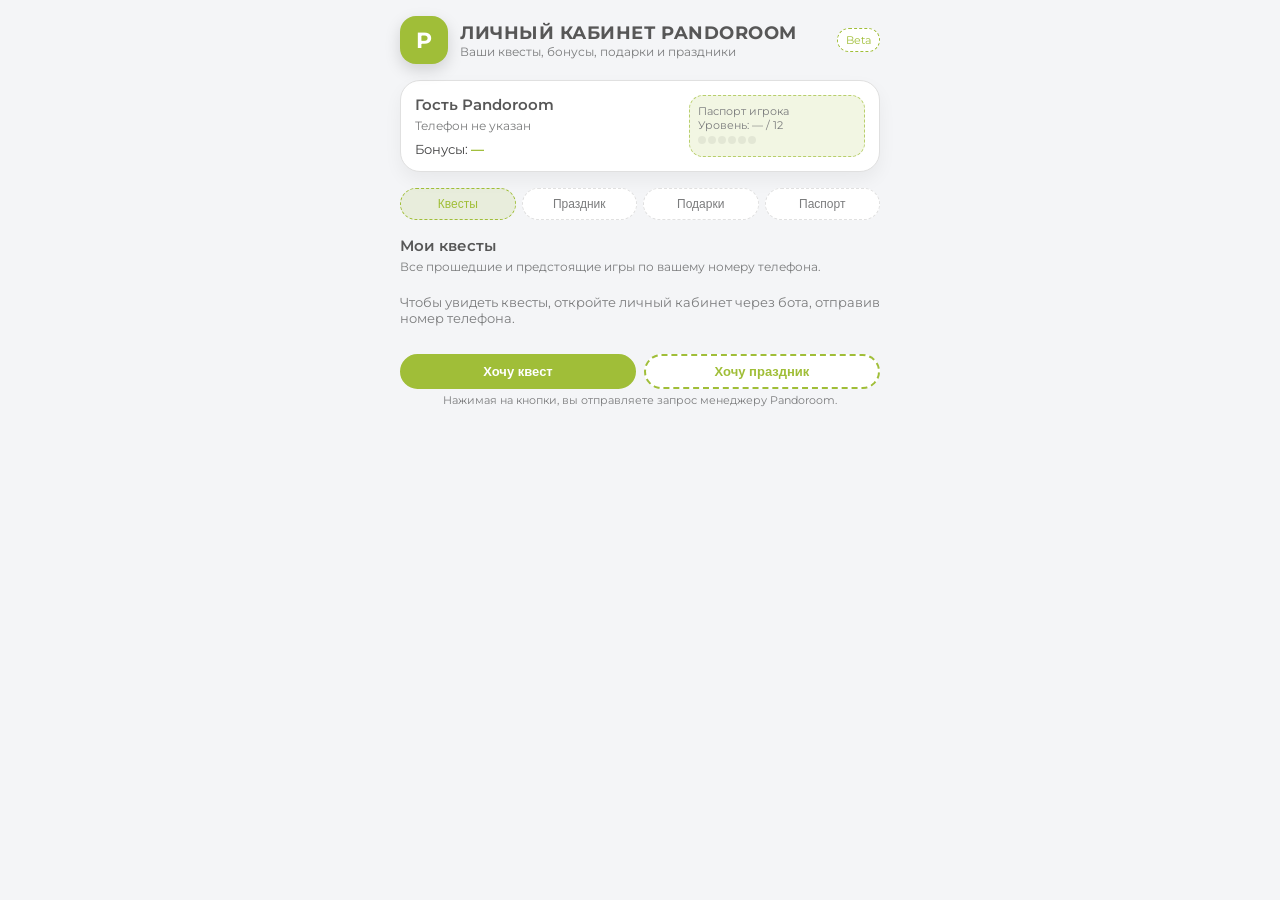
==== max_bot/index.html @ 83b0da69 "Add separate MAX bot copy in dedicated folder" ====
<!DOCTYPE html>
<html lang="ru">
<head>
  <meta charset="UTF-8">
  <title>Pandoroom — Личный кабинет</title>
  <meta name="viewport" content="width=device-width, initial-scale=1.0">
  <!-- Telegram WebApp JS -->
  <script src="https://telegram.org/js/telegram-web-app.js"></script>
  <style>
    /* Шрифт под фирменный стиль */
    @import url('https://fonts.googleapis.com/css2?family=Montserrat:wght@400;500;600;700&display=swap');

    :root {
      --bg: #f4f5f7;
      --bg-soft: #fbfbfa;
      --bg-card: #ffffff;
      --accent: #a0be38;
      --accent-soft: rgba(160, 190, 56, 0.14);
      --accent-strong: #a0be38;
      --text: #404041;
      --text-soft: #7b7c7d;
      --border: #e0e0e0;
      --danger: #ef4444;
      --success: #22c55e;
    }

    * {
      box-sizing: border-box;
      margin: 0;
      padding: 0;
    }
	
	#booking-master {
  position: relative;
}
/* Сетка для квестов — 2 карточки в ряд */
#bm-quests-list {
  display: grid;
  grid-template-columns: repeat(2, 1fr);
  gap: 8px;
}
/* Стили для табов меню (торты, шоу, еда и т.д.) */
.menu-tabs {
    display: flex;
    flex-wrap: wrap;
    gap: 10px;
    justify-content: flex-start;
    margin-bottom: 15px;
}
/* Контейнер табов */
.menu-tabs {
  display: flex;
  flex-wrap: wrap;      /* если не влезают по ширине — переносятся */
  gap: 8px;
  margin-bottom: 12px;
}

/* Сам таб (кнопка/див) */
.menu-tabs .tab {
  padding: 8px 14px;
  min-width: 90px;
  text-align: center;
  background: #f4f8e6;
  border: 2px dashed #a0be38;
  border-radius: 999px;
  font-size: 13px;
  font-weight: 600;
  color: #555;
  cursor: pointer;
  white-space: nowrap;      /* текст в одну строку */
  overflow: hidden;
  text-overflow: ellipsis;  /* если совсем не влазит — троеточие */
  transition: background 0.15s ease, color 0.15s ease, border-color 0.15s ease;
}

/* Активный таб */
.menu-tabs .tab.active {
  background: #a0be38;
  color: #fff;
  border-color: #88a82f;
}

/* Наведение */
.menu-tabs .tab:hover {
  background: #d8ecaa;
  border-color: #94bb32;
}

/* На очень маленьких экранах — табы покрупнее и шире */
@media (max-width: 480px) {
  .menu-tabs .tab {
    flex: 1 1 calc(50% - 8px);  /* по 2 таба в строке */
    min-width: 0;
    padding: 10px 8px;
    font-size: 12px;
  }
}

.menu-tabs .tab {
    padding: 10px 18px;
    min-width: 110px;
    text-align: center;
    background: #e7f6d5;
    border: 2px dashed #a1c63a;
    border-radius: 30px;
    font-size: 14px;
    font-weight: 600;
    cursor: pointer;
    white-space: nowrap;
    transition: 0.2s;
}
/* Общая сетка для карточек (квесты, меню, что угодно) */
.cards-2col {
  display: flex;
  flex-wrap: wrap;
  gap: 8px;              /* расстояние между карточками */
}

/* 2 карточки в ряд */
.cards-2col > .card {
  box-sizing: border-box;
  width: calc(50% - 4px);  /* половина строки с учётом gap */
}

/* На очень маленьких экранах — по одной карточке */
@media (max-width: 420px) {
  .cards-2col > .card {
    width: 100%;
  }
}

/* Активный таб */
.menu-tabs .tab.active {
    background: #a1c63a;
    color: #fff;
    border-color: #7da42a;
}

/* Hover */
.menu-tabs .tab:hover {
    background: #c7e899;
    border-color: #94bb32;
}

/* Мобильный вид */
@media (max-width: 600px) {
    .menu-tabs .tab {
        min-width: 45%;
        padding: 12px;
        font-size: 15px;
    }
}

.quest-card-image img {
  width: 100%;
  border-radius: 8px;
  object-fit: cover;
}
.menu-card {
  border-radius: 12px;
  box-shadow: 0 2px 6px rgba(0,0,0,0.06);
}

.menu-card-img-wrap {
  background: #f5f5f5;
}

.menu-card-img {
  display: block;
}

.booking-master-close {
  position: absolute;
  top: 8px;
  right: 8px;
  border: none;
  background: transparent;
  font-size: 18px;
  line-height: 1;
  cursor: pointer;
  color: var(--text-soft);
}

.booking-master-close:active {
  transform: scale(0.92);
}

    body {
      font-family: 'Montserrat', system-ui, -apple-system, BlinkMacSystemFont, "Segoe UI", sans-serif;
      background: var(--bg);
      color: var(--text);
      padding: 16px;
    }

    .app {
      max-width: 480px;
      margin: 0 auto;
    }

    .app-header {
      display: flex;
      align-items: center;
      gap: 12px;
      margin-bottom: 16px;
    }
    .bk-highlight {
      box-shadow: 0 0 0 2px var(--accent);
      transition: box-shadow 0.3s ease;
    }

    .avatar {
      width: 48px;
      height: 48px;
      border-radius: 16px;
      background: var(--accent);
      display: flex;
      align-items: center;
      justify-content: center;
      font-weight: 700;
      font-size: 22px;
      color: #ffffff;
      box-shadow: 0 6px 16px rgba(0,0,0,0.15);
    }

    .app-title-block {
      flex: 1;
    }

    .app-title {
      font-size: 18px;
      font-weight: 700;
      text-transform: uppercase;
      letter-spacing: 0.03em;
      color: #575757;
    }

    .app-subtitle {
      font-size: 12px;
      color: var(--text-soft);
    }

    .pill {
      font-size: 11px;
      padding: 4px 8px;
      border-radius: 999px;
      background: #ffffff;
      border: 1px dashed var(--accent);
      color: var(--accent-strong);
      white-space: nowrap;
    }

    .top-widget {
      background: #ffffff;
      border-radius: 20px;
      padding: 14px;
      border: 1px solid var(--border);
      margin-bottom: 16px;
      display: grid;
      grid-template-columns: 1.5fr 1fr;
      gap: 10px;
      box-shadow: 0 8px 18px rgba(0,0,0,0.05);
    }

    .user-info-main {
      display: flex;
      flex-direction: column;
      gap: 4px;
    }

    .user-name {
      font-size: 15px;
      font-weight: 600;
      color: #575757;
    }

    .user-phone {
      font-size: 12px;
      color: var(--text-soft);
    }

    .user-bonus {
      font-size: 13px;
      margin-top: 4px;
    }

    .user-bonus strong {
      color: var(--accent-strong);
    }

    .passport-mini {
      border-radius: 14px;
      padding: 8px;
      background: var(--accent-soft);
      border: 1px dashed rgba(160,190,56,0.7);
      font-size: 11px;
    }

    .passport-steps-mini {
      display: flex;
      gap: 2px;
      margin-top: 4px;
    }

    .passport-dot {
      width: 8px;
      height: 8px;
      border-radius: 999px;
      background: rgba(0,0,0,0.06);
    }

    .passport-dot.active {
      background: var(--accent);
      box-shadow: 0 0 0 3px rgba(160,190,56,0.35);
    }

    .tabs {
      display: flex;
      gap: 6px;
      margin-bottom: 12px;
      overflow-x: auto;
      padding-bottom: 4px;
    }

    .tab-btn {
      flex: 1;
      min-width: 0;
      border-radius: 999px;
      padding: 8px 10px;
      font-size: 12px;
      border: 1px dashed var(--border);
      background: #ffffff;
      color: var(--text-soft);
      white-space: nowrap;
      cursor: pointer;
      font-weight: 500;
    }

    .tab-btn.active {
      border-color: var(--accent);
      background: var(--accent-soft);
      color: var(--accent-strong);
    }

    section {
      display: none;
    }
    section.active {
      display: block;
    }

    .section-title {
      font-size: 15px;
      font-weight: 600;
      margin-bottom: 4px;
      color: #575757;
    }

    .section-subtitle {
      font-size: 12px;
      color: var(--text-soft);
      margin-bottom: 12px;
    }

    .card {
      border-radius: 16px;
      background: var(--bg-card);
      border: 1px solid var(--border);
      padding: 12px;
      margin-bottom: 12px;
      box-shadow: 0 6px 16px rgba(0,0,0,0.03);
    }

    .card-header {
      display: flex;
      justify-content: space-between;
      align-items: center;
      margin-bottom: 6px;
      gap: 8px;
    }

    .card-title {
      font-size: 14px;
      font-weight: 600;
      color: #575757;
    }

    .card-badge {
      font-size: 11px;
      padding: 3px 8px;
      border-radius: 999px;
      background: var(--bg-soft);
      border: 1px solid var(--border);
      color: var(--text-soft);
      white-space: nowrap;
    }

    .card-text {
      font-size: 13px;
      color: var(--text-soft);
      margin-bottom: 6px;
    }

    .card-row {
      display: flex;
      flex-wrap: wrap;
      gap: 8px;
      font-size: 12px;
      color: var(--text-soft);
      margin-bottom: 4px;
    }

    .card-pill {
      padding: 3px 8px;
      border-radius: 999px;
      background: var(--bg-soft);
      border: 1px solid var(--border);
    }

    .card-actions {
      display: flex;
      justify-content: flex-end;
      margin-top: 6px;
      gap: 6px;
      flex-wrap: wrap;
    }
.btn {
  border-radius: 999px;
  padding: 8px 12px;
  font-size: 13px;
  border: 2px solid var(--accent);
  background: #ffffff;
  color: var(--accent-strong);
  cursor: pointer;
  display: inline-flex;
  align-items: center;
  gap: 4px;
  font-weight: 600;
  justify-content: center; /* 👉 центрируем текст в кнопке */
}


    .btn-primary {
      background: var(--accent-strong);
      color: #ffffff;
      border-color: var(--accent-strong);
    }

    .btn-outline {
      border-style: dashed;
    }

    .btn-full {
      width: 100%;
      justify-content: center;
    }

    .btn-danger {
      background: var(--danger);
      color: white;
      border-color: var(--danger);
    }

    .quests-group-title {
      font-size: 13px;
      font-weight: 600;
      margin: 8px 0 4px;
      color: var(--text-soft);
    }

    .quest-card-image {
      border-radius: 12px;
      overflow: hidden;
      margin-bottom: 8px;
      max-height: 160px;
    }

    .quest-card-image img {
      width: 100%;
      display: block;
      object-fit: cover;
    }

    .passport-grid {
      display: grid;
      grid-template-columns: repeat(6, minmax(0, 1fr));
      gap: 6px;
      margin-top: 8px;
    }

    .passport-step {
      border-radius: 12px;
      padding: 6px 4px;
      border: 1px dashed rgba(160,190,56,0.7);
      background: #ffffff;
      text-align: center;
      font-size: 11px;
      color: var(--text-soft);
    }

    .passport-step span {
      display: block;
      font-size: 10px;
      margin-top: 2px;
      opacity: 0.8;
    }

    .passport-step.active {
      border-style: solid;
      border-color: var(--accent);
      background: var(--accent-soft);
      color: var(--accent-strong);
      box-shadow: 0 0 0 1px rgba(160,190,56,0.4);
    }

    .gift-list {
      display: flex;
      flex-direction: column;
      gap: 10px;
    }

    .gift-card {
      display: flex;
      gap: 10px;
    }

    .gift-img {
      width: 64px;
      height: 64px;
      border-radius: 14px;
      overflow: hidden;
      flex-shrink: 0;
      background: #f3f3f3;
      border: 1px solid var(--border);
    }

    .gift-img img {
      width: 100%;
      height: 100%;
      object-fit: cover;
      display: block;
    }

    .gift-body {
      flex: 1;
      display: flex;
      flex-direction: column;
      gap: 3px;
    }

    .gift-title {
      font-size: 13px;
      font-weight: 600;
      color: #575757;
    }

    .gift-desc {
      font-size: 12px;
      color: var(--text-soft);
    }

    .gift-meta {
      font-size: 11px;
      color: var(--accent-strong);
    }

    .empty {
      font-size: 13px;
      color: var(--text-soft);
      padding: 8px 0;
    }

    .footer-actions {
      position: sticky;
      bottom: 0;
      left: 0;
      right: 0;
      padding-top: 12px;
      margin-top: 8px;
      background: linear-gradient(to top, rgba(244,245,247,1), rgba(244,245,247,0.4), transparent);
    }

    .footer-actions-inner {
      display: flex;
      gap: 8px;
    }

    .footer-actions-inner .btn {
      flex: 1;
    }

    .muted {
      font-size: 11px;
      color: var(--text-soft);
      margin-top: 4px;
      text-align: center;
    }

    .badge-danger {
      color: var(--danger);
    }

    .badge-success {
      color: var(--success);
    }

    .small {
      font-size: 11px;
      color: var(--text-soft);
    }

    @media (max-width: 360px) {
      .top-widget {
        grid-template-columns: 1fr;
      }
    }

    /* ==== Модалка бронирования мероприятия в мини-аппе ==== */
    .event-modal {
      position: fixed;
      inset: 0;
      z-index: 1000;
      display: none;
      align-items: flex-end;
      justify-content: center;
    }
    .event-modal.open {
      display: flex;
    }
    .event-modal-backdrop {
      position: absolute;
      inset: 0;
      background: rgba(0,0,0,0.35);
    }
    .event-modal-window {
      position: relative;
      width: 100%;
      max-width: 480px;
      max-height: 100%;
      background: var(--bg);
      border-radius: 24px 24px 0 0;
      padding: 16px;
      box-shadow: 0 -8px 24px rgba(0,0,0,0.22);
      overflow-y: auto;
    }
    .event-modal-header {
      display: flex;
      align-items: center;
      justify-content: space-between;
      gap: 8px;
      margin-bottom: 8px;
    }
    .event-modal-title {
      font-size: 16px;
      font-weight: 600;
      color: #575757;
    }
    .event-modal-close {
      border: none;
      background: transparent;
      font-size: 18px;
      cursor: pointer;
      padding: 4px;
      line-height: 1;
    }
    .event-modal-body {
      display: flex;
      flex-direction: column;
      gap: 10px;
    }
    .event-field-group {
      display: flex;
      flex-direction: column;
      gap: 6px;
      margin-bottom: 6px;
    }
    .event-field-label {
      font-size: 12px;
      color: var(--text-soft);
    }
    .event-input,
    .event-select,
    .event-textarea {
      width: 100%;
      border-radius: 10px;
      border: 1px solid var(--border);
      padding: 7px 9px;
      font-size: 13px;
      font-family: inherit;
      background: #fff;
    }
    .event-textarea {
      min-height: 60px;
      resize: vertical;
    }
    .event-inline {
      display: flex;
      gap: 8px;
    }
    .event-inline > * {
      flex: 1;
    }
    .event-modal-actions {
      display: flex;
      flex-direction: column;
      gap: 6px;
      margin-top: 4px;
    }
    .event-badge-row {
      display: flex;
      flex-wrap: wrap;
      gap: 6px;
      margin-top: 2px;
    }
    .event-toggle-pill {
      border-radius: 999px;
      padding: 5px 10px;
      border: 1px solid var(--border);
      background: #fff;
      font-size: 12px;
      cursor: pointer;
    }
    .event-toggle-pill.active {
      border-color: var(--accent);
      background: var(--accent-soft);
      color: var(--accent-strong);
    }
    #event-status {
      min-height: 14px;
    }
    .booking-input {
      width: 100%;
      margin-top: 3px;
      padding: 6px 8px;
      border-radius: 8px;
      border: 1px solid var(--border);
      font-size: 13px;
    }

    .booking-input.error {
      border-color: var(--danger);
    }

    .booking-step-tab {
      flex: 0 0 auto;
      min-width: auto;
    }

    .bk-card-selectable {
      border: 1px solid var(--border);
      border-radius: 12px;
      padding: 8px;
      margin-bottom: 6px;
      cursor: pointer;
    }

    .bk-card-selectable.active {
      border-color: var(--accent);
      background: var(--accent-soft);
    }

  </style>

</head>
<body>
<div class="app">
  <header class="app-header">
    <div class="avatar" id="avatar-initials">P</div>
    <div class="app-title-block">
      <div class="app-title">Личный кабинет Pandoroom</div>
      <div class="app-subtitle">Ваши квесты, бонусы, подарки и праздники</div>
    </div>
    <div class="pill">Beta</div>
  </header>

  <div class="top-widget">
    <div class="user-info-main">
      <div class="user-name" id="user-name">Гость Pandoroom</div>
      <div class="user-phone" id="user-phone">Телефон не указан</div>
      <div class="user-bonus" id="user-bonus">Бонусы: <strong>—</strong></div>
    </div>
    <div class="passport-mini">
      <div class="small">Паспорт игрока</div>
      <div class="small" id="passport-mini-label">Уровень: — / 12</div>
      <div class="passport-steps-mini" id="passport-mini-steps"></div>
    </div>
  </div>

  <!-- БЛОК СТАТИСТИКИ УБРАН -->

  <div class="tabs">
    <button class="tab-btn active" data-tab="quests">Квесты</button>
    <button class="tab-btn" data-tab="party">Праздник</button>
    <button class="tab-btn" data-tab="gifts">Подарки</button>
    <button class="tab-btn" data-tab="passport">Паспорт</button>
  </div>

  <!-- КВЕСТЫ -->
  <section id="tab-quests" class="active">
    <div class="section-title">Мои квесты</div>
    <div class="section-subtitle">Все прошедшие и предстоящие игры по вашему номеру телефона.</div>
    <div id="quests-container">
      <div class="empty">Загружаем квесты…</div>
    </div>
  </section>

  <!-- ПРАЗДНИК -->
  <section id="tab-party">
    <div class="section-title">Праздник</div>
    <!-- ОБНОВЛЁН ПОДЗАГОЛОВОК -->
    <div class="section-subtitle">
      Здесь отображается ближайший День Рождения или мероприятие в Pandoroom.
      Вы можете посмотреть детали, внести предоплату, скачать меню и получить пригласительный для гостей.
    </div>
    <div id="party-container">
      <div class="empty">Загружаем данные о празднике…</div>
    </div>
  </section>

  <!-- ПОДАРКИ -->
  <section id="tab-gifts">
    <div class="section-title">Мои подарки</div>
    <div class="section-subtitle">Ваши подарки, флаеры и специальные предложения.</div>
    <div id="gifts-container">
      <div class="empty">Загружаем подарки…</div>
    </div>
  </section>

  <!-- ПАСПОРТ -->
  <section id="tab-passport">
    <div class="section-title">Паспорт игрока</div>
    <div class="section-subtitle">Каждый квест приближает к новым подаркам. Следите за прогрессом.</div>
    <div class="card">
      <div class="card-header">
        <div class="card-title">Пройдено квестов: <span id="passport-quests-done">—</span></div>
        <div class="card-badge">Уровень: <span id="passport-level">—</span> / 12</div>
      </div>
      <div class="card-text" id="passport-next-gift">
        Информация о следующем подарке появится после обновления данных.
      </div>
      <div class="passport-grid" id="passport-grid"></div>
    </div>
  </section>

  <div class="footer-actions">
   <div class="footer-actions-inner">
  <button class="btn btn-primary" id="btn-want-quest">Хочу квест</button>
  <button class="btn btn-outline" id="btn-add-event">Хочу праздник</button>
</div>

    <div class="muted">Нажимая на кнопки, вы отправляете запрос менеджеру Pandoroom.</div>
  </div>

  <!-- МОДАЛЬНОЕ ОКНО: БРОНИРОВАНИЕ МЕРОПРИЯТИЯ -->
  <div id="event-modal" class="event-modal">
    <div class="event-modal-backdrop"></div>
    <div class="event-modal-window">
      <div class="event-modal-header">
        <div class="event-modal-title">Онлайн бронирование праздника</div>
        <button type="button" class="event-modal-close">✕</button>
      </div>
      <div class="event-modal-body">
        <div class="section-subtitle">
          Заполните параметры праздника. Заявка уйдёт менеджеру Pandoroom, он свяжется с вами для подтверждения.
        </div>

        <div class="card">
          <!-- БЛОК 1: Именинник и дата -->
          <div class="event-field-group event-inline">
            <div>
              <div class="event-field-label">Имя именинника</div>
              <input id="ev-child-name" type="text" class="event-input" placeholder="Например, Артём">
            </div>
            <div>
              <div class="event-field-label">Возраст</div>
              <input id="ev-child-age" type="number" class="event-input" placeholder="7">
            </div>
          </div>

          <div class="event-field-group event-inline">
            <div>
              <div class="event-field-label">Дата праздника</div>
              <input id="ev-date" type="date" class="event-input">
            </div>
            <div>
              <div class="event-field-label">Время начала</div>
              <input id="ev-time" type="time" class="event-input">
            </div>
          </div>

          <div class="event-field-group event-inline">
            <div>
              <div class="event-field-label">Детей</div>
              <input id="ev-kids" type="number" class="event-input" placeholder="Кол-во детей">
            </div>
            <div>
              <div class="event-field-label">Взрослых</div>
              <input id="ev-adults" type="number" class="event-input" placeholder="Кол-во взрослых">
            </div>
          </div>

          <!-- БЛОК 2: Формат и зал -->
          <div class="event-field-group">
            <div class="event-field-label">Формат праздника</div>
            <div class="event-badge-row" id="ev-format-group">
              <button type="button" class="event-toggle-pill active" data-value="quest_plus_party">Квест + праздник</button>
              <button type="button" class="event-toggle-pill" data-value="only_party">Только праздник (без квеста)</button>
              <button type="button" class="event-toggle-pill" data-value="only_quest">Только квест</button>
            </div>
          </div>

      

          <!-- БЛОК 3: Торт / шоу / украшения -->
          <div class="event-field-group">
            <div class="event-field-label">Торт</div>
            <div class="event-badge-row" id="ev-cake-group">
              <button type="button" class="event-toggle-pill active" data-value="need">Нужен торт от Pandoroom</button>
              <button type="button" class="event-toggle-pill" data-value="own">Будет свой торт</button>
              <button type="button" class="event-toggle-pill" data-value="no">Без торта</button>
            </div>
          </div>

          <div class="event-field-group">
            <div class="event-field-label">Шоу-программа</div>
            <div class="event-badge-row" id="ev-show-group">
              <button type="button" class="event-toggle-pill active" data-value="need">Нужна шоу-программа</button>
              <button type="button" class="event-toggle-pill" data-value="no">Шоу-программа не нужна</button>
            </div>
          </div>

          <div class="event-field-group">
            <div class="event-field-label">Украшение зала</div>
            <div class="event-badge-row" id="ev-decor-group">
              <button type="button" class="event-toggle-pill active" data-value="need">Нужны украшения</button>
              <button type="button" class="event-toggle-pill" data-value="own">Будут свои украшения</button>
              <button type="button" class="event-toggle-pill" data-value="no">Без украшений</button>
            </div>
          </div>

          <!-- БЛОК 4: Комментарий -->
          <div class="event-field-group">
            <div class="event-field-label">Пожелания к празднику</div>
            <textarea id="ev-comment" class="event-textarea" placeholder="Например: тематика праздника, любимые герои, особенности гостей..."></textarea>
          </div>
        </div>

        <div class="event-modal-actions">
          <button type="button" class="btn btn-primary btn-full" id="event-submit">Отправить заявку</button>
          <button type="button" class="btn btn-outline btn-full" id="event-cancel">Отменить</button>
        </div>
        <div class="muted" id="event-status"></div>
      </div>
    </div>
  </div>

 <div id="booking-master" class="card" style="display:none; margin-top: 12px;">
<button type="button" class="booking-master-close" id="booking-master-close">✕</button>
    <div class="section-title">Новый праздник</div>
    <div class="section-subtitle">
      Шаг за шагом выберите дату, стол, квест и меню для праздника и украшения.
    </div>

    <!-- ШАГ 1: базовая информация -->
    <div id="bm-step-1">
      <div style="display:flex; flex-wrap:wrap; gap:8px; margin-bottom:8px;">
        <div style="flex:1 1 48%;">
          <label class="small">Имя именинника</label>
          <input id="bm-name" type="text" class="booking-input" placeholder="Иван" style="width:100%;padding:6px 8px;border-radius:8px;border:1px solid #ddd;font-size:13px;">
        </div>
        <div style="flex:1 1 48%;">
          <label class="small">Возраст</label>
          <input id="bm-age" type="number" min="1" class="booking-input" placeholder="10" style="width:100%;padding:6px 8px;border-radius:8px;border:1px solid #ddd;font-size:13px;">
        </div>
        <div style="flex:1 1 48%;">
          <label class="small">Дата</label>
          <input id="bm-date" type="date" class="booking-input" style="width:100%;padding:6px 8px;border-radius:8px;border:1px solid #ddd;font-size:13px;">
        </div>
        <div style="flex:1 1 48%;">
          <label class="small">Время начала</label>
          <input id="bm-time" type="time" class="booking-input" style="width:100%;padding:6px 8px;border-radius:8px;border:1px solid #ddd;font-size:13px;">
        </div>
        <div style="flex:1 1 48%;">
          <label class="small">Дети</label>
          <input id="bm-kids" type="number" min="0" class="booking-input" placeholder="8" style="width:100%;padding:6px 8px;border-radius:8px;border:1px solid #ddd;font-size:13px;">
        </div>
        <div style="flex:1 1 48%;">
          <label class="small">Взрослые</label>
          <input id="bm-adults" type="number" min="0" class="booking-input" placeholder="4" style="width:100%;padding:6px 8px;border-radius:8px;border:1px solid #ddd;font-size:13px;">
        </div>
      </div>

   

      <button type="button" class="btn btn-primary btn-full" id="bm-next-to-tables">
        Далее: выбрать стол
      </button>
    </div>

    <!-- ШАГ 2: столы -->
    <div id="bm-step-2" style="display:none; margin-top:12px;">
      <div class="section-title">Шаг 2. Выбор стола</div>
      <div class="section-subtitle" id="bm-tables-message">Загружаем доступные столы…</div>
      <div id="bm-tables-list" style="margin-top:8px; display:grid; grid-template-columns:repeat(2,minmax(0,1fr)); gap:8px;"></div>
      <button type="button" class="btn btn-outline btn-full" id="bm-back-to-1" style="margin-top:8px;">Назад</button>
      <button type="button" class="btn btn-primary btn-full" id="bm-next-to-quest" style="margin-top:6px;" >
        Далее: выбрать квест
      </button>
    </div>

    <!-- ШАГ 3: квест -->
    <div id="bm-step-3" class="cards-2col" style="display:none; margin-top:12px;">
      <div class="section-title">Шаг 3. Квест</div>
      <div class="section-subtitle">Выберите свободное время квеста в указанный день.</div>
      <div id="bm-quests-message" class="section-subtitle">Загружаем свободные слоты…</div>
      <div id="bm-quests-list" style="margin-top:8px; display:flex; flex-direction:column; gap:8px;"></div>
      <button type="button" class="btn btn-outline btn-full" id="bm-back-to-2" style="margin-top:8px;">Назад</button>
      <button type="button" class="btn btn-primary btn-full" id="bm-next-to-menu" style="margin-top:6px;" >
        Далее: торт, шоу, украшения
      </button>
    </div>

  <!-- ШАГ 4: меню из iiko -->
<div id="bm-step-4"  class="cards-2col" style="display:none; margin-top:12px;">
  <div class="section-title">Шаг 4. Меню и опции</div>
  <div class="section-subtitle">
    Выберите торт, шоу-программу, украшения и блюда для вашего праздника.
  </div>

 <div class="menu-tabs">
  <div class="tab active" data-type="torts">Торт</div>
  <div class="tab" data-type="show">Шоу</div>
  <div class="tab" data-type="decor">Украшения</div>
  <div class="tab" data-type="salads">Салат</div>
  <div class="tab" data-type="hot">Горячее</div>
  <div class="tab" data-type="garnish">Гарниры</div>
  <div class="tab" data-type="fries">Фри</div>
  <div class="tab" data-type="pizza">Пицца</div>
  <div class="tab" data-type="sweets">Сладкое</div>
  <div class="tab" data-type="drinks">Напитки</div>
</div>


  <div id="bm-menu-lists">
    <div id="bm-menu-torts"   class="bm-menu-pane" style="display:block;"></div>
    <div id="bm-menu-show"    class="bm-menu-pane" style="display:none;"></div>
    <div id="bm-menu-decor"   class="bm-menu-pane" style="display:none;"></div>
    <div id="bm-menu-snacks"  class="bm-menu-pane" style="display:none;"></div>
    <div id="bm-menu-salads"  class="bm-menu-pane" style="display:none;"></div>
    <div id="bm-menu-hot"     class="bm-menu-pane" style="display:none;"></div>
    <div id="bm-menu-garnish" class="bm-menu-pane" style="display:none;"></div>
    <div id="bm-menu-fries"   class="bm-menu-pane" style="display:none;"></div>
    <div id="bm-menu-pizza"   class="bm-menu-pane" style="display:none;"></div>
    <div id="bm-menu-sweets"  class="bm-menu-pane" style="display:none;"></div>
    <div id="bm-menu-drinks"  class="bm-menu-pane" style="display:none;"></div>
  </div>

  <button type="button" class="btn btn-outline btn-full" id="bm-back-to-3" style="margin-top:8px;">Назад</button>
  <button type="button" class="btn btn-primary btn-full" id="bm-finish" style="margin-top:6px;">
    Завершить: отправить заявку
  </button>
</div>


    <!-- Итоговая мини-корзина -->
    <div id="bm-summary" style="margin-top:12px; border-top:1px solid #eee; padding-top:8px;">
      <div class="section-title">Итого</div>
      <div id="bm-summary-list" class="small" style="margin-top:4px;"></div>
      <div class="small" style="margin-top:4px;">
        Сумма: <strong><span id="bm-summary-total">0</span> ₽</strong> (с учётом сервисного сбора будет добавлено на сервере)
      </div>
    </div>
  </div>
</div>

<script>
  // =============== УТИЛИТЫ ===============  
  function qs(selector) { return document.querySelector(selector); }
  function qsa(selector) { return Array.from(document.querySelectorAll(selector)); }

  // Глобальное состояние для дашборда (можно оставить, но видимую карточку мы убрали)
  const overviewState = {
    bonus: null,
    questsDone: null,
    upcoming: null,
    past: null,
    gifts: null,
    level: null,
  };

  function updateOverview(patch) {
    Object.assign(overviewState, patch || {});

    const card = qs('#overview-card');
    const row  = qs('#overview-row');
    if (!card || !row) return;

    row.innerHTML = '';
    let hasAny = false;

    function addPill(text) {
      const div = document.createElement('div');
      div.className = 'card-pill';
      div.textContent = text;
      row.appendChild(div);
      hasAny = true;
    }

    const st = overviewState;

    if (st.bonus !== null)      addPill('Бонусы: ' + st.bonus + ' ₽');
    if (st.questsDone !== null) addPill('Пройдено квестов: ' + st.questsDone);
    if (st.upcoming !== null)   addPill('Предстоящих квестов: ' + st.upcoming);
    if (st.past !== null)       addPill('Прошедших квестов: ' + st.past);
    if (st.gifts !== null)      addPill('Активных подарков: ' + st.gifts);
    if (st.level !== null)      addPill('Уровень паспорта: ' + st.level);

    card.style.display = hasAny ? 'block' : 'none';
  }

  function getQueryParams() {
    const params = new URLSearchParams(window.location.search);
    const obj = {};
    for (const [key, value] of params.entries()) {
      obj[key] = value;
    }
    return obj;
  }
// Парсер даты в формате "03.12.2025 22:00" (дд.мм.гггг чч:мм)
function parseRuDatetime(str) {
  if (!str) return null;
  if (str instanceof Date) return str;

  const raw = String(str).trim();
  if (!raw) return null;

  const [datePart, timePart = ''] = raw.split(' ');
  const dateBits = datePart.split('.');
  if (dateBits.length !== 3) return null;

  const [dayStr, monthStr, yearStr] = dateBits;
  const [hourStr = '0', minuteStr = '0'] = timePart.split(':');

  const day = Number(dayStr);
  const month = Number(monthStr);
  const year = Number(yearStr);
  const hour = Number(hourStr);
  const minute = Number(minuteStr);

  if (!day || !month || !year) return null;

  const d = new Date(year, month - 1, day, hour, minute);
  if (isNaN(d.getTime())) return null;

  return d;
}

// Нормальный сплит квестов по времени, учитывая наш RU-формат
function splitQuestsByTime(quests) {
  const now = Date.now();
  const upcoming = [];
  const past = [];

  quests.forEach(q => {
    let ts = null;
    let dt = null;

    const keys = ['time', 'datetime', 'book_time', 'start'];
    for (const k of keys) {
      if (!q[k]) continue;
      const val = String(q[k]);
      // Сначала пробуем наш формат дд.мм.гггг
      dt = parseRuDatetime(val);
      // Если не получилось — пробуем стандартный парсер на всякий случай
      if (!dt) {
        const tmp = new Date(val);
        if (!isNaN(tmp.getTime())) dt = tmp;
      }
      if (dt) {
        ts = dt.getTime();
        break;
      }
    }

    // если вообще не смогли распарсить — считаем будущим, чтобы не прятать
    if (ts === null) {
      upcoming.push(q);
    } else if (ts >= now) {
      q._ts = ts;
      q._dateObj = dt;
      upcoming.push(q);
    } else {
      q._ts = ts;
      q._dateObj = dt;
      past.push(q);
    }
  });

  upcoming.sort((a, b) => (a._ts || 0) - (b._ts || 0));
  past.sort((a, b) => (b._ts || 0) - (a._ts || 0));

  return { upcoming, past };
}

// Форматирование даты: на вход можно строку ИЛИ Date
function formatDateTime(input) {
  if (!input) return '';

  let d = null;

  if (input instanceof Date) {
    d = input;
  } else {
    // сначала пробуем наш формат
    d = parseRuDatetime(input);
    // если не получилось — fallback к стандартному парсеру
    if (!d) {
      const tmp = new Date(input);
      if (!isNaN(tmp.getTime())) d = tmp;
    }
  }

  if (!d || isNaN(d.getTime())) {
    // если вообще не распарсилось — возвращаем как есть
    return String(input);
  }

  const dd = String(d.getDate()).padStart(2, '0');
  const mm = String(d.getMonth() + 1).padStart(2, '0');
  const yyyy = d.getFullYear();
  const hh = String(d.getHours()).padStart(2, '0');
  const mi = String(d.getMinutes()).padStart(2, '0');

  return `${dd}.${mm}.${yyyy} ${hh}:${mi}`;
}


  // =============== TELEGRAM INIT ===============  
  const tg = window.Telegram ? window.Telegram.WebApp : null;
  if (tg) {
    tg.expand();
  }

  // ====== МОДАЛКА (если захочешь использовать) ======  
  function openEventModal() {
    const modal = qs('#event-modal');
    if (!modal) return;
    modal.classList.add('open');
    const status = qs('#event-status');
    if (status) status.textContent = '';
  }

  function closeEventModal() {
    const modal = qs('#event-modal');
    if (!modal) return;
    modal.classList.remove('open');
  }

  function initEventToggleGroup(groupEl) {
    if (!groupEl) return;
    groupEl.addEventListener('click', (e) => {
      const btn = e.target.closest('.event-toggle-pill');
      if (!btn) return;
      groupEl.querySelectorAll('.event-toggle-pill').forEach(b => b.classList.remove('active'));
      btn.classList.add('active');
    });
  }

  function getActiveToggleValue(groupId, fallback) {
    const group = qs(groupId);
    if (!group) return fallback || null;
    const active = group.querySelector('.event-toggle-pill.active');
    return active ? active.getAttribute('data-value') : (fallback || null);
  }

  // =============== МИНИ-ПАСПОРТ СВЕРХУ ===============  
  function renderMiniPassport(level) {
    const lvl = Number(level) || 0;
    qs('#passport-mini-label').textContent = `Уровень: ${lvl || '—'} / 12`;

    const container = qs('#passport-mini-steps');
    container.innerHTML = '';
    for (let i = 1; i <= 6; i++) {
      const dot = document.createElement('div');
      dot.className = 'passport-dot' + (lvl >= i * 2 ? ' active' : '');
      container.appendChild(dot);
    }
  }

  // =============== ПАСПОРТ В РАЗДЕЛЕ ===============  
  function renderPassport(level, questsDone, nextLevel, nextGiftName) {
    const lvl = Number(level) || 0;
    const done = Number(questsDone) || lvl;

    qs('#passport-level').textContent = lvl || '—';
    qs('#passport-quests-done').textContent = done || '—';

    const nextTextEl = qs('#passport-next-gift');
    if (nextLevel) {
      let txt = `До следующего подарка — уровень ${nextLevel}.`;
      if (nextGiftName) {
        txt += ` Подарок: «${nextGiftName}».`;
      }
      nextTextEl.textContent = txt;
    } else {
      nextTextEl.textContent = 'Вы на максимальном уровне программы или данные ещё обновляются.';
    }

    const grid = qs('#passport-grid');
    grid.innerHTML = '';
    for (let i = 1; i <= 12; i++) {
      const div = document.createElement('div');
      div.className = 'passport-step' + (lvl >= i ? ' active' : '');
      div.innerHTML = `#${i}<span>${i === 3 || i === 6 || i === 9 || i === 12 ? '🎁 подарок' : 'квест'}</span>`;
      grid.appendChild(div);
    }
  }

  // =============== ПОДАРКИ ===============  
  function renderGifts(gifts) {
    const container = qs('#gifts-container');
    container.innerHTML = '';

    if (!gifts || gifts.length === 0) {
      container.innerHTML = '<div class="empty">У вас пока нет активных подарков. Но вы уже на пути к ним! 🎁</div>';
      return;
    }

    const list = document.createElement('div');
    list.className = 'gift-list';

    gifts.forEach(g => {
      const card = document.createElement('div');
      card.className = 'gift-card';

      const imgWrap = document.createElement('div');
      imgWrap.className = 'gift-img';
      if (g.image) {
        const img = document.createElement('img');
        img.src = g.image;
        img.alt = g.title || 'Подарок';
        imgWrap.appendChild(img);
      }

      const body = document.createElement('div');
      body.className = 'gift-body';

      const title = document.createElement('div');
      title.className = 'gift-title';
      title.textContent = g.title || 'Подарок';

      const desc = document.createElement('div');
      desc.className = 'gift-desc';
      desc.textContent = g.description || '';

      const meta = document.createElement('div');
      meta.className = 'gift-meta';
      if (g.expires) {
        meta.textContent = `⏰ Действует до: ${g.expires}`;
      }

      body.appendChild(title);
      if (g.description) body.appendChild(desc);
      if (g.expires) body.appendChild(meta);

      card.appendChild(imgWrap);
      card.appendChild(body);
      list.appendChild(card);
    });

    container.appendChild(list);
  }
function createQuestCard(q, upcoming) {
  // Если лог уже не нужен — можно удалить совсем
  // console.log("QUEST DEBUG:", {
  //   title: q.title,
  //   timeStr: q.time || q.datetime || q.book_time || q.start,
  //   ts: q._ts,
  //   upcoming: upcoming,
  //   foto: q.foto,
  //   image: q.image
  // });

  const card = document.createElement('div');
  card.className = 'card';

  const imgUrl   = q.image || '';
  const fotoLink = (q.foto || '').trim(); // ссылка на готовую галерею (если есть)
  const timeStr  = q.time || q.datetime || q.book_time || q.start || '';
  const title    = q.title || 'Квест';
  const address  = q.address || '';
  const price    = q.price ? q.price + ' ₽' : '';
  const duration = q.duration || '';
  const animator = q.animator || '';

  // возможные id брони/квеста (подставь свои поля, если называются иначе)
  const bookingId = q.booking_id || q.order_id || q.id || null;

  // Картинка квеста (превью)
  if (imgUrl) {
    const imgBlock = document.createElement('div');
    imgBlock.className = 'quest-card-image';
    const img = document.createElement('img');
    img.src = imgUrl;
    img.alt = title;
    imgBlock.appendChild(img);
    card.appendChild(imgBlock);
  }

  // Заголовок
  const header = document.createElement('div');
  header.className = 'card-header';
  const titleEl = document.createElement('div');
  titleEl.className = 'card-title';
  titleEl.textContent = title;
  const badge = document.createElement('div');
  badge.className = 'card-badge';
  badge.textContent = upcoming ? 'Скоро' : 'Уже сыграли';
  header.appendChild(titleEl);
  header.appendChild(badge);
  card.appendChild(header);

  // Дата / адрес
  if (timeStr || address) {
    const row = document.createElement('div');
    row.className = 'card-row';
    if (timeStr) {
      const pill = document.createElement('div');
      pill.className = 'card-pill';
      pill.textContent = '📅 ' + formatDateTime(timeStr);
      row.appendChild(pill);
    }
    if (address) {
      const pill = document.createElement('div');
      pill.className = 'card-pill';
      pill.textContent = '📍 ' + address;
      row.appendChild(pill);
    }
    card.appendChild(row);
  }

  // Цена / длительность / аниматор
  if (price || duration || animator) {
    const row2 = document.createElement('div');
    row2.className = 'card-row';
    if (price) {
      const pill = document.createElement('div');
      pill.className = 'card-pill';
      pill.textContent = '💰 ' + price;
      row2.appendChild(pill);
    }
    if (duration) {
      const pill = document.createElement('div');
      pill.className = 'card-pill';
      pill.textContent = '⏱ ' + duration;
      row2.appendChild(pill);
    }
    if (animator) {
      const pill = document.createElement('div');
      pill.className = 'card-pill';
      pill.textContent = '🧑‍🎤 ' + animator;
      row2.appendChild(pill);
    }
    card.appendChild(row2);
  }

  // ===== БЛОК КНОПОК =====
  const actions = document.createElement('div');
  actions.className = 'card-actions';

  // 1. Если есть готовая ссылка на фото — показываем кнопку "Посмотреть фото"
  if (fotoLink) {
    const btnFoto = document.createElement('button');
    btnFoto.className = 'btn btn-outline';
    btnFoto.type = 'button';
    btnFoto.textContent = '📸 Посмотреть фото';
    btnFoto.addEventListener('click', () => {
      window.open(fotoLink, '_blank');
    });
    actions.appendChild(btnFoto);
  }

  // 2. Если НЕТ ссылки на готовые фото И квест уже прошёл — показываем "Запросить фото"
  if (!fotoLink && !upcoming) {
    const btnRequest = document.createElement('button');
    btnRequest.className = 'btn btn-outline';
    btnRequest.type = 'button';
    btnRequest.textContent = '📩 Запросить фото';

    btnRequest.addEventListener('click', () => {
      const payload = {
        action: 'request_photos',
        timestamp: Date.now(),
        quest_title: title,
        quest_time: timeStr || null,
        quest_address: address || null,
        phone: window.__pandoroomPhone || null,
        booking_id: bookingId,
      };

      // Деактивируем кнопку, чтобы не спамили запросами
      btnRequest.disabled = true;
      btnRequest.textContent = '✅ Запрос отправлен';

      if (window.Telegram && window.Telegram.WebApp && window.Telegram.WebApp.sendData) {
        try {
          window.Telegram.WebApp.sendData(JSON.stringify(payload));
        } catch (e) {
          console.error('sendData error', e);
          // В случае ошибки можно вернуть кнопку в исходное состояние
          btnRequest.disabled = false;
          btnRequest.textContent = '📩 Запросить фото';
          alert('Не удалось отправить запрос. Попробуйте ещё раз.');
        }
      } else {
        console.warn('Telegram WebApp API недоступен, payload:', payload);
        alert('Запрос на фото отправлен менеджеру.');
      }
    });

    actions.appendChild(btnRequest);
  }

  // Добавляем блок с кнопками, только если там что-то есть
  if (actions.childElementCount > 0) {
    card.appendChild(actions);
  }

  return card;
}
// Рендер всех квестов с разделением на предстоящие / прошедшие
function renderQuests(quests) {
  const container = qs('#quests-container');
  container.innerHTML = '';

  if (!Array.isArray(quests) || quests.length === 0) {
    container.innerHTML = '<div class="empty">Квесты по вашему номеру пока не найдены.</div>';
    return;
  }

  const { upcoming, past } = splitQuestsByTime(quests);

  // Если вообще ничего не смогли распарсить
  if (!upcoming.length && !past.length) {
    container.innerHTML = '<div class="empty">Квесты по вашему номеру пока не найдены.</div>';
    return;
  }

  // Предстоящие
  if (upcoming.length) {
    const title = document.createElement('div');
    title.className = 'quests-group-title';
    title.textContent = 'Предстоящие квесты';
    container.appendChild(title);

    upcoming.forEach(q => {
      const card = createQuestCard(q, true);
      container.appendChild(card);
    });
  }

  // Прошедшие
  if (past.length) {
    const title = document.createElement('div');
    title.className = 'quests-group-title';
    title.textContent = 'Прошедшие квесты';
    container.appendChild(title);

    // Можно ограничить, например, 10 последними
    past.slice(0, 10).forEach(q => {
      const card = createQuestCard(q, false);
      container.appendChild(card);
    });
  }
}


  // =============== ПРАЗДНИК ===============  
  function renderPartyFromParams(params) {
    const container = qs('#party-container');

    const date   = params.event_date;
    const from   = params.event_from;
    const to     = params.event_to;
    const hall   = params.event_hall;
    const guests = params.event_guests;
    const name   = params.event_name;
    const age    = params.event_age;

    if (!date && !from && !hall) {
      container.innerHTML = '<div class="empty">У вас пока нет забронированных праздников.</div>';
      return false;
    }

    const card = document.createElement('div');
    card.className = 'card';

    const header = document.createElement('div');
    header.className = 'card-header';
    header.innerHTML = '<div class="card-title">Ближайший праздник</div><div class="card-badge">🎉 День рождения</div>';
    card.appendChild(header);

    const row = document.createElement('div');
    row.className = 'card-row';

    if (date) {
      const pill = document.createElement('div');
      pill.className = 'card-pill';
      pill.textContent = '📅 ' + date;
      row.appendChild(pill);
    }
    if (from || to) {
      const pill = document.createElement('div');
      pill.className = 'card-pill';
      pill.textContent = '⏰ ' + (from || '') + (to ? '–' + to : '');
      row.appendChild(pill);
    }
    if (hall) {
      const pill = document.createElement('div');
      pill.className = 'card-pill';
      pill.textContent = '📍 ' + hall;
      row.appendChild(pill);
    }

    card.appendChild(row);

    if (guests || name || age) {
      const row2 = document.createElement('div');
      row2.className = 'card-row';

      if (guests) {
        const pill = document.createElement('div');
        pill.className = 'card-pill';
        pill.textContent = '👨‍👩‍👧‍👦 Гостей: ' + guests;
        row2.appendChild(pill);
      }
      if (name) {
        const pill = document.createElement('div');
        pill.className = 'card-pill';
        pill.textContent = '🎂 Именинник: ' + name + (age ? ` (${age} лет)` : '');
        row2.appendChild(pill);
      }

      card.appendChild(row2);
    }

    // ДОПОЛНИТЕЛЬНАЯ ИНФОРМАЦИЯ О ПРАЗДНИКЕ
    const info = document.createElement('div');
    info.className = 'card-text';
    info.textContent = 'За несколько дней до праздника менеджер напомнит вам о брони. ' +
      'Уже сейчас вы можете внести предоплату, посмотреть праздничное меню и получить красивый пригласительный для гостей.';
    card.appendChild(info);

    // КНОПКИ: ПРЕДОПЛАТА, МЕНЮ, ПРИГЛАСИТЕЛЬ
    const actions = document.createElement('div');
    actions.className = 'card-actions';

    // Внести предоплату
    const btnPrepay = document.createElement('button');
    btnPrepay.className = 'btn btn-primary';
    btnPrepay.type = 'button';
    btnPrepay.textContent = 'Внести предоплату';
    btnPrepay.addEventListener('click', () => {
      if (tg) {
	  console.log('SENDING SENDDATA', {
  action: 'prepay',
  source: 'party_card',
  event_date: date || null,
  event_from: from || null,
  event_to: to || null,
  event_hall: hall || null,
  phone: window.__pandoroomPhone || null,
  timestamp: Date.now()
});
	  
        tg.sendData(JSON.stringify({
          action: 'prepay',
          source: 'party_card',
          event_date: date || null,
          event_from: from || null,
          event_to: to || null,
          event_hall: hall || null,
          phone: window.__pandoroomPhone || null,
          timestamp: Date.now()
        }));
        tg.showAlert('Мы передали запрос на предоплату менеджеру. Ссылку на оплату вы получите в Telegram ❤️');
      } else {
        alert('Запрос на предоплату отправлен менеджеру.');
      }
    });

    // Скачать меню
    const btnMenu = document.createElement('button');
    btnMenu.className = 'btn btn-outline';
    btnMenu.type = 'button';
    btnMenu.textContent = 'Скачать меню';
    btnMenu.addEventListener('click', () => {
      // ЗДЕСЬ МОЖНО ПОМЕНЯТЬ ССЫЛКУ НА СВОЙ PDF/СТРАНИЦУ МЕНЮ
      window.open('https://pandoroom.org/prazdpand.pdf', '_blank');
    });

    // Пригласительный
    const btnInvite = document.createElement('button');
    btnInvite.className = 'btn btn-outline';
    btnInvite.type = 'button';
    btnInvite.textContent = 'Пригласительный';
    btnInvite.addEventListener('click', () => {
      if (tg) {
        tg.sendData(JSON.stringify({
          action: 'invite_request',
          source: 'party_card',
          event_date: date || null,
          event_from: from || null,
          event_hall: hall || null,
          name: name || null,
          age: age || null,
          phone: window.__pandoroomPhone || null,
          timestamp: Date.now()
        }));
        tg.showAlert('Запрос на пригласительный отправлен. Менеджер подготовит и вышлет его вам 👑');
      } else {
        alert('Запрос на пригласительный отправлен менеджеру.');
      }
    });

    actions.appendChild(btnPrepay);
    actions.appendChild(btnMenu);
    actions.appendChild(btnInvite);
    card.appendChild(actions);

    container.innerHTML = '';
    container.appendChild(card);
    return true;
  }

  // =============== ЗАГРУЗКА ВСЕГО (бонусы/квесты/праздник) ===============  
  async function loadAll(phone, params) {
    window.__pandoroomPhone = phone || '';

    const userName = params.name || '';
	window.__pandoroomUserName = userName;

    if (userName) {
      qs('#user-name').textContent = userName;
      qs('#avatar-initials').textContent = userName.trim()[0]?.toUpperCase() || 'P';
    } else {
      qs('#avatar-initials').textContent = 'P';
    }

    if (phone) {
      qs('#user-phone').textContent = '+' + phone;
    } else {
      qs('#user-phone').textContent = 'Телефон не указан';
    }

    // 1) Паспорт + подарки + бонусы
    if (phone) {
      try {
        const res = await fetch('https://pandoroom.tech/telegramm/gifts_proxy.php?phone=' + encodeURIComponent(phone));
        const data = await res.json();

        const bonus = data.bonus ?? null;
        const level = data.passport_level ?? 0;
        const questsDone = data.quests_done ?? level;
        const nextLevel = data.next_level_quests ?? null;
        const nextGiftName = data.next_gift_name ?? null;
        const gifts = data.gifts ?? [];

        if (bonus !== null) {
          qs('#user-bonus').innerHTML = 'Бонусы: <strong>' + bonus + ' ₽</strong>';
        } else {
          qs('#user-bonus').innerHTML = 'Бонусы: <strong>—</strong>';
        }

        renderMiniPassport(level);
        renderPassport(level, questsDone, nextLevel, nextGiftName);
        renderGifts(gifts);
        updateOverview({
          bonus: bonus,
          questsDone: questsDone,
          gifts: gifts.length,
          level: level,
        });

      } catch (e) {
        qs('#user-bonus').innerHTML = 'Бонусы: <strong>—</strong>';
        renderMiniPassport(0);
        qs('#gifts-container').innerHTML = '<div class="empty">Не удалось загрузить подарки.</div>';
      }
    } else {
      renderMiniPassport(0);
      qs('#gifts-container').innerHTML = 'Чтобы увидеть подарки, откройте личный кабинет через бота, отправив номер телефона.';
    }

    // 2) Квесты
    if (phone) {
      try {
        const res = await fetch('https://pandoroom.tech/telegramm/quests_proxy.php?phone=' + encodeURIComponent(phone));
        const data = await res.json();
        if (Array.isArray(data)) {
          renderQuests(data);

          const parts = splitQuestsByTime(data);
          updateOverview({
            upcoming: parts.upcoming.length,
            past: parts.past.length,
          });
        } else if (data && data.error) {
          qs('#quests-container').innerHTML = '<div class="empty">Ошибка: ' + data.error + '</div>';
        } else {
          qs('#quests-container').innerHTML = '<div class="empty">Квесты по вашему номеру пока не найдены.</div>';
        }
      } catch (e) {
        qs('#quests-container').innerHTML = '<div class="empty">Не удалось загрузить квесты.</div>';
      }
    } else {
      qs('#quests-container').innerHTML = '<div class="empty">Чтобы увидеть квесты, откройте личный кабинет через бота, отправив номер телефона.</div>';
    }

    // 3) Праздник
    try {
      const renderedFromParams = renderPartyFromParams(params);

      if (!renderedFromParams && phone) {
        const res = await fetch('https://pandoroom.tech/telegramm/party_proxy.php?phone=' + encodeURIComponent(phone));
        const data = await res.json();

        if (!data || !data.datas) {
          qs('#party-container').innerHTML = '<div class="empty">Праздников по вашему номеру пока не найдено.</div>';
        } else {
          renderPartyFromParams({
            event_date: data.datas,
            event_from: data.start,
            event_to:   data.stop,
            event_hall: ((data.zal || '') + ' ' + (data.stol || '')).trim(),
            event_guests: data.kol,
            event_name: data.imen,
            event_age: data.vozr
          });
        }
      }
    } catch (e) {
      qs('#party-container').innerHTML = '<div class="empty">Не удалось загрузить данные о празднике.</div>';
    }
  }

  // =============== ВКЛАДКИ ===============  
  function initTabs() {
    const tabs = qsa('.tab-btn');
    tabs.forEach(btn => {
      btn.addEventListener('click', () => {
        const target = btn.getAttribute('data-tab');
        tabs.forEach(b => b.classList.toggle('active', b === btn));
        qsa('section').forEach(sec => {
          sec.classList.toggle('active', sec.id === 'tab-' + target);
        });


      });
    });
  }

  // ======== ОТКРЫТЬ МАСТЕР БРОНИРОВАНИЯ ========  
function openBookingWizard() {
  const btnParty = document.querySelector('.tab-btn[data-tab="party"]');
  if (btnParty) {
    btnParty.click();
  }

  const master = document.getElementById('booking-master');
  if (master) {
    master.style.display = 'block'; // 👉 показать мастер
    master.scrollIntoView({ behavior: 'smooth', block: 'start' });
    master.classList.add('bk-highlight');
    setTimeout(() => {
      master.classList.remove('bk-highlight');
    }, 1200);
  }


}


  // =============== КНОПКИ ДЕЙСТВИЙ + МОДАЛКА ===============  
  function initActions() {
    const btnQuest = qs('#btn-want-quest');
    const btnEvent = qs('#btn-add-event');

if (btnQuest) {
  btnQuest.addEventListener('click', () => {
    const phoneRaw = window.__pandoroomPhone || '';
    const phone = phoneRaw.replace(/\D/g, '');
    const name  = window.__pandoroomUserName || '';

    if (tg) {
      tg.sendData(JSON.stringify({
        action: 'want_quest',
        source: 'lk_button',
        phone: phone || null,
        name: name || null,
        timestamp: Date.now()
      }));
    }

    alert('Запрос на квест отправлен менеджеру!');
  });
}


    if (btnEvent) {
      btnEvent.addEventListener('click', () => {
        // Открываем мастер бронирования
        openBookingWizard();

    
      });
    }

    // Модалка (если вдруг решишь ею пользоваться)
    const modalClose  = qs('#event-modal .event-modal-close');
    const modalCancel = qs('#event-cancel');
    const modalBackdrop = qs('#event-modal .event-modal-backdrop');

    [modalClose, modalCancel, modalBackdrop].forEach(el => {
      if (el) {
        el.addEventListener('click', () => {
          closeEventModal();
        });
      }
    });

    initEventToggleGroup(qs('#ev-format-group'));
    initEventToggleGroup(qs('#ev-hall-group'));
    initEventToggleGroup(qs('#ev-cake-group'));
    initEventToggleGroup(qs('#ev-show-group'));
    initEventToggleGroup(qs('#ev-decor-group'));

    const submitBtn = qs('#event-submit');
    if (submitBtn) {
      submitBtn.addEventListener('click', () => {
        const childName = qs('#ev-child-name')?.value.trim() || '';
        const childAge  = qs('#ev-child-age')?.value.trim() || '';
        const date      = qs('#ev-date')?.value || '';
        const time      = qs('#ev-time')?.value || '';
        const kids      = qs('#ev-kids')?.value.trim() || '';
        const adults    = qs('#ev-adults')?.value.trim() || '';
        const comment   = qs('#ev-comment')?.value.trim() || '';

        const format    = getActiveToggleValue('#ev-format-group', 'quest_plus_party');
        const hall      = getActiveToggleValue('#ev-hall-group', 'kids');
        const cake      = getActiveToggleValue('#ev-cake-group', 'need');
        const show      = getActiveToggleValue('#ev-show-group', 'need');
        const decor     = getActiveToggleValue('#ev-decor-group', 'need');

        const statusEl  = qs('#event-status');

        if (!date || !time || !kids) {
          if (statusEl) {
            statusEl.textContent = 'Пожалуйста, заполните дату, время и количество детей.';
          }
          return;
        }

        const payload = {
          phone: window.__pandoroomPhone || null,
          child_name: childName,
          child_age: childAge,
          event_date: date,
          event_time: time,
          kids: kids,
          adults: adults,
          format: format,
          hall: hall,
          cake: cake,
          show: show,
          decor: decor,
          comment: comment,
        };

        if (tg) {
          tg.sendData(JSON.stringify({
            action: 'create_event_booking',
            timestamp: Date.now(),
            data: payload
          }));
        }

        if (statusEl) {
          statusEl.textContent = 'Заявка отправлена! Менеджер свяжется с вами.';
        }

        setTimeout(() => {
          closeEventModal();
        }, 1200);
      });
    }
  }

  // ==================== BOOKING MASTER ====================  
  const API_BOT_URL = 'https://pandoroom.tech/telegramm/bot.php';

  const bookingState = {
  name: '',
  age: null,
  date: '',
  time: '',
  kids: 0,
  adults: 0,
  hall: null,
  table: null,
  quests: [],     
  menuItems: []
};


  function bookingRecalcTotal() {
  let sum = 0;

  if (Array.isArray(bookingState.quests)) {
    bookingState.quests.forEach(q => {
      if (q.price) {
        sum += Number(q.price) || 0;
      }
    });
  }

  bookingState.menuItems.forEach(item => {
    sum += (Number(item.price) || 0) * (Number(item.qty) || 0);
  });

  const totalEl = qs('#bm-summary-total');
  if (totalEl) totalEl.textContent = sum;
}


  function bookingRenderSummary() {
    const el = qs('#bm-summary-list');
    if (!el) return;

    const parts = [];

    if (bookingState.date || bookingState.time) {
      parts.push(`📅 ${bookingState.date || ''} ${bookingState.time || ''}`.trim());
    }
    if (bookingState.name || bookingState.age) {
      parts.push(`🎂 ${bookingState.name || 'Именинник'}${bookingState.age ? ' ('+bookingState.age+' лет)' : ''}`);
    }
    const guests = (Number(bookingState.kids)||0) + (Number(bookingState.adults)||0);
    if (guests) {
      parts.push(`👨‍👩‍👧‍👦 Гостей: ${guests} (дети: ${bookingState.kids || 0}, взрослые: ${bookingState.adults || 0})`);
    }
    if (bookingState.table) {
  let hallTitle = '';
  if (bookingState.table.zal === 1) hallTitle = 'Kids';
  else if (bookingState.table.zal === 2) hallTitle = 'Lounge';
  else if (bookingState.table.zal === 3) hallTitle = 'Cafe';

  if (hallTitle) {
    parts.push(`📍 Зал: ${hallTitle}`);
  }

  parts.push(`🪑 Стол: ${bookingState.table.label || bookingState.table.name || bookingState.table.id}`);
}

   
  if (bookingState.quests && bookingState.quests.length) {
  const questLines = bookingState.quests.map(q =>
    `${q.title || 'Квест'} в ${q.time || ''}`
  );
  parts.push('🧩 Квесты:<br>' + questLines.join('<br>'));
}


   const menuTexts = bookingState.menuItems
  .filter(i => i.qty > 0)
  .map(i => {
    let emoji = '🎈';
    if (i.type === 'tort')      emoji = '🍰';
    else if (i.type === 'show') emoji = '🎭';
    else if (i.type === 'drink') emoji = '🥤';
    else if (i.type === 'food')  emoji = '🍽️';
    return `${emoji} ${i.name} × ${i.qty}`;
  });


    if (menuTexts.length) parts.push(menuTexts.join(' • '));

    el.innerHTML = parts.length ? parts.join('<br>') : '<span class="small">Вы ещё ничего не выбрали.</span>';

    bookingRecalcTotal();
  }

  function bookingShowStep(step) {
    ['bm-step-1','bm-step-2','bm-step-3','bm-step-4'].forEach((id, index) => {
      const el = qs('#'+id);
      if (!el) return;
      el.style.display = (index === (step-1)) ? 'block' : 'none';
    });
  }

function bookingInitStep1() {
  const nextBtn = qs('#bm-next-to-tables');
  if (!nextBtn) return;

  nextBtn.addEventListener('click', async () => {
    bookingState.name   = qs('#bm-name').value.trim();
    bookingState.age    = qs('#bm-age').value.trim();
    bookingState.date   = qs('#bm-date').value;
    bookingState.time   = qs('#bm-time').value;
    bookingState.kids   = Number(qs('#bm-kids').value || 0);
    bookingState.adults = Number(qs('#bm-adults').value || 0);

    let ok = true;
    ['bm-date','bm-time','bm-age','bm-kids','bm-adults'].forEach(id => {
      const input = qs('#'+id);
      if (!input) return;
      input.style.borderColor = '#ddd';
    });

    function markError(id) {
      const input = qs('#'+id);
      if (input) input.style.borderColor = 'red';
      ok = false;
    }

    if (!bookingState.date) markError('bm-date');
    if (!bookingState.time) markError('bm-time');
    if (!bookingState.age)  markError('bm-age');
    if (!bookingState.kids && !bookingState.adults) {
      markError('bm-kids');
      markError('bm-adults');
    }

    if (!ok) {
      alert('Заполните дату, время, возраст и количество гостей.');
      return;
    }

    bookingRenderSummary();
    bookingShowStep(2);
    await bookingLoadTables();
  });
}


  async function bookingLoadTables() {
  const msgEl = qs('#bm-tables-message');
  const listEl = qs('#bm-tables-list');
  const btnNext = qs('#bm-next-to-quest');
  if (!msgEl || !listEl || !btnNext) return;

  msgEl.textContent = 'Загружаем доступные столы…';
  listEl.innerHTML = '';
  //btnNext.disabled = true;
  bookingState.table = null;

  const guests = (bookingState.kids || 0) + (bookingState.adults || 0);

  try {
    const url = `${API_BOT_URL}?action=stols`
      + `&date=${encodeURIComponent(bookingState.date)}`
      + `&time=${encodeURIComponent(bookingState.time)}`
      + `&people=${encodeURIComponent(guests)}`
      + `&age=${encodeURIComponent(bookingState.age || '')}`;

    const res = await fetch(url);
    if (!res.ok) throw new Error('HTTP ' + res.status);

    const data = await res.json();
    const rawStols     = data.stols      || [];
    const nextTime     = data.next_time  || null;
    const rawNextStols = data.next_stols || [];

    // возраст именинника
    const ageNum = Number(bookingState.age) || 0;
    const isOlder = ageNum >= 9;

    // если 9+ → только Lounge и Cafe (zal = 2 или 3)
    // если <9 → все
    const stols = rawStols.filter(s => {
      if (!isOlder) return true;
      return s.zal === 2 || s.zal === 3;
    });

    const nextStols = rawNextStols.filter(s => {
      if (!isOlder) return true;
      return s.zal === 2 || s.zal === 3;
    });

 function renderStols(arr, labelPrefix) {
  console.log('STOLS RAW ARRAY:', arr); // 👈 разовый лог всего массива

  arr.forEach(s => {
    console.log('STOL ITEM:', s); // 👈 видно конкретно, что приходит в s.zal

    const div = document.createElement('div');
    div.className = 'card';
    div.style.padding = '8px';

    const title = document.createElement('div');
    title.className = 'card-title';

    // аккуратный маппинг зала
    let hallName;
    const zalVal = typeof s.zal === 'string' ? s.zal.trim().toLowerCase() : s.zal;

    if (zalVal === 1 || zalVal === '1') {
      hallName = 'Kids';
    } else if (zalVal === 2 || zalVal === '2') {
      hallName = 'Lounge';
    } else if (zalVal === 3 || zalVal === '3') {
      hallName = 'Cafe';
    } else {
      // если приходит что-то другое — покажем как есть, чтобы заметить
      hallName = String(s.zal ?? '???');
    }

    const label = `${labelPrefix} Зал ${hallName}, стол ${s.stol}`;
    title.textContent = label;

    const meta = document.createElement('div');
    meta.className = 'small';
    meta.style.margin = '4px 0';
    meta.textContent = s.atrib ? s.atrib.replace(/<[^>]+>/g, '') : '';

    const btn = document.createElement('button');
    btn.type = 'button';
    btn.className = 'btn btn-outline btn-full';
    btn.textContent = 'Выбрать';
    btn.addEventListener('click', () => {
      bookingState.table = {
        id: s.id,
        zal: s.zal,
        stol: s.stol,
        vm: s.vm,
        label
      };
      Array.from(listEl.children).forEach(child => {
        const b = child.querySelector('button');
        if (b) {
          b.textContent = 'Выбрать';
          b.classList.remove('btn-primary');
          b.classList.add('btn-outline');
        }
      });
      btn.textContent = 'Выбрано';
      btn.classList.remove('btn-outline');
      btn.classList.add('btn-primary');
      btnNext.disabled = false;
      bookingRenderSummary();
    });

    div.appendChild(title);
    if (s.atrib) div.appendChild(meta);
    div.appendChild(btn);
    listEl.appendChild(div);
  });
}


    listEl.innerHTML = '';

    if (stols.length) {
      msgEl.textContent = data.message || 'Выберите стол:';
      renderStols(stols, '');
    } else if (nextStols.length && nextTime) {
      msgEl.textContent = (data.message || 'На это время столов нет.') + ` Ближайшее свободное время: ${nextTime}`;
      renderStols(nextStols, `(${nextTime})`);
    } else {
      msgEl.textContent = data.message || 'Свободных столов не найдено. Попробуйте выбрать другую дату/время.';
    }

  } catch (e) {
    console.error(e);
    msgEl.textContent = 'Ошибка загрузки столов. Попробуйте позже.';
  }
}


  async function bookingLoadQuestSlots() {
  const msgEl = qs('#bm-quests-message');
  const listEl = qs('#bm-quests-list');
  const btnNext = qs('#bm-next-to-menu');
  if (!msgEl || !listEl || !btnNext) return;

  msgEl.textContent = 'Загружаем свободные слоты…';
  listEl.innerHTML = '';

  // ⭐ сбрасываем выбор квестов
  bookingState.quests = [];
  //btnNext.disabled = true;

  const guests = (bookingState.kids || 0) + (bookingState.adults || 0);

  try {
    const url = `${API_BOT_URL}?action=quest_slots`
      + `&date=${encodeURIComponent(bookingState.date)}`
      + `&time=${encodeURIComponent(bookingState.time || '')}`
      + `&age=${encodeURIComponent(bookingState.age || '')}`
      + `&people=${encodeURIComponent(guests)}`;

    const res = await fetch(url);
    if (!res.ok) throw new Error('HTTP '+res.status);
    const slots = await res.json();

    if (!Array.isArray(slots) || !slots.length) {
      msgEl.textContent = 'Свободных квестов на выбранное время не найдено.';
      return;
    }

    msgEl.textContent = 'Выберите один или несколько квестов:';

    slots.forEach(s => {
      const div = document.createElement('div');
      div.className = 'card';
      div.style.padding = '8px';

      // 🖼 картинка квеста, если есть
      if (s.image) {
        const imgWrap = document.createElement('div');
        imgWrap.className = 'quest-card-image';
        const img = document.createElement('img');
        img.src = s.image;
        img.alt = s.title || 'Квест';
        imgWrap.appendChild(img);
        div.appendChild(imgWrap);
      }

      const title = document.createElement('div');
      title.className = 'card-title';
      title.textContent = s.title || 'Квест';

      const row = document.createElement('div');
      row.className = 'card-row';

      if (s.time) {
        const p = document.createElement('div');
        p.className = 'card-pill';
        p.textContent = '🕒 ' + s.time;
        row.appendChild(p);
      }
      if (s.price) {
        const p = document.createElement('div');
        p.className = 'card-pill';
        p.textContent = '💰 ' + s.price + ' ₽';
        row.appendChild(p);
      }
      if (s.duration) {
        const p = document.createElement('div');
        p.className = 'card-pill';
        p.textContent = '⏱ ' + s.duration;
        row.appendChild(p);
      }
      if (s.address) {
        const p = document.createElement('div');
        p.className = 'card-pill';
        p.textContent = '📍 ' + s.address;
        row.appendChild(p);
      }
      if (s.age_limit) {
        const p = document.createElement('div');
        p.className = 'card-pill';
        p.textContent = '👶 ' + s.age_limit;
        row.appendChild(p);
      }

      const btn = document.createElement('button');
      btn.type = 'button';
      btn.className = 'btn btn-outline btn-full';
      btn.textContent = 'Выбрать';

      // 🔁 идентификатор слота (квест + время)
      const slotKey = s.id + '_' + (s.time || '');

      function isSelected() {
        return bookingState.quests.some(q => (q._key === slotKey));
      }

      function toggleSlot() {
        const idx = bookingState.quests.findIndex(q => q._key === slotKey);
        if (idx === -1) {
          // добавить
          bookingState.quests.push({
            _key: slotKey,           // внутренняя штука для уникальности
            id: s.id,
            time: s.time,
            title: s.title,
            price: s.price,
            duration: s.duration
          });
        } else {
          // убрать
          bookingState.quests.splice(idx, 1);
        }

        // UI кнопки
        if (isSelected()) {
          btn.textContent = 'Выбрано';
          btn.classList.remove('btn-outline');
          btn.classList.add('btn-primary');
        } else {
          btn.textContent = 'Выбрать';
          btn.classList.remove('btn-primary');
          btn.classList.add('btn-outline');
        }

        // Вперёд можно только если есть хотя бы один квест
        btnNext.disabled = bookingState.quests.length === 0;

        bookingRenderSummary();
      }

      btn.addEventListener('click', toggleSlot);

      div.appendChild(title);
      div.appendChild(row);
      div.appendChild(btn);
      listEl.appendChild(div);
    });

  } catch (e) {
    console.error(e);
    msgEl.textContent = 'Ошибка загрузки слотов квестов.';
  }
}


let menuData = {
  torts:   [],
  show:    [],
  decor:   [],
  snacks:  [],
  salads:  [],
  hot:     [],
  garnish: [],
  fries:   [],
  pizza:   [],
  sweets:  [],
  drinks:  []
};


 async function bookingLoadMenu() {
  try {
    const res = await fetch(`${API_BOT_URL}?action=menu`);
    if (!res.ok) throw new Error('HTTP ' + res.status);
    const data = await res.json();

    menuData.torts   = data.torts   || [];
    menuData.show    = data.show    || [];
    menuData.decor   = data.decor   || [];
    menuData.snacks  = data.snacks  || [];
    menuData.salads  = data.salads  || [];
    menuData.hot     = data.hot     || [];
    menuData.garnish = data.garnish || [];
    menuData.fries   = data.fries   || [];
    menuData.pizza   = data.pizza   || [];
    menuData.sweets  = data.sweets  || [];
    menuData.drinks  = data.drinks  || [];

    // Первый рендер
    bookingRenderMenuCategory('torts');
    bookingRenderMenuCategory('show');
    bookingRenderMenuCategory('decor');
    bookingRenderMenuCategory('snacks');
    bookingRenderMenuCategory('salads');
    bookingRenderMenuCategory('hot');
    bookingRenderMenuCategory('garnish');
    bookingRenderMenuCategory('fries');
    bookingRenderMenuCategory('pizza');
    bookingRenderMenuCategory('sweets');
    bookingRenderMenuCategory('drinks');

  } catch (e) {
    console.error(e);
    qs('#bm-menu-torts').innerHTML = '<div class="small">Не удалось загрузить меню.</div>';
    qs('#bm-menu-show').innerHTML  = '';
    qs('#bm-menu-decor').innerHTML = '';
  }
}

function bookingRenderMenuCategory(type) {
  const containerId = '#bm-menu-' + type;
  const container = qs(containerId);
  if (!container) return;

  const items = menuData[type] || [];
  container.innerHTML = '';

  if (!items.length) {
    container.innerHTML = '<div class="small">Нет позиций.</div>';
    return;
  }

  items.forEach(item => {
    const card = document.createElement('div');
    card.className = 'card menu-card';
    card.style.marginBottom = '8px';
    card.style.padding = '8px';

    // КАРТИНКА
    if (item.image) {
      const imgWrap = document.createElement('div');
      imgWrap.className = 'menu-card-img-wrap';
      imgWrap.style.marginBottom = '6px';
      imgWrap.style.overflow = 'hidden';
      imgWrap.style.borderRadius = '10px';

      const img = document.createElement('img');
      img.className = 'menu-card-img';
      img.src = item.image;
      img.alt = item.name || '';
      img.style.display = 'block';
      img.style.width = '100%';
      img.style.height = '140px';
      img.style.objectFit = 'cover';

      imgWrap.appendChild(img);
      card.appendChild(imgWrap);
    }

    const title = document.createElement('div');
    title.className = 'card-title';
    title.textContent = item.name || 'Позиция';

    const meta = document.createElement('div');
    meta.className = 'card-row';

    // Цена
    if (item.price) {
      const p = document.createElement('div');
      p.className = 'card-pill';

      if (type === 'torts' || type === 'decor') {
        p.textContent = `от ${item.price} ₽`;
      } else {
        p.textContent = `${item.price} ₽`;
      }
      meta.appendChild(p);
    }

    // Вес, если есть
    if (item.weight) {
      const p = document.createElement('div');
      p.className = 'card-pill';
      p.textContent = item.weight + ' г';
      meta.appendChild(p);
    }

    card.appendChild(title);
    if (meta.children.length) card.appendChild(meta);

    const controls = document.createElement('div');
    controls.style.display = 'flex';
    controls.style.alignItems = 'center';
    controls.style.justifyContent = 'space-between';
    controls.style.marginTop = '6px';

    const label = document.createElement('div');
    label.className = 'small';
    label.textContent = 'Кол-во:';

    const minus = document.createElement('button');
    minus.type = 'button';
    minus.textContent = '−';
    minus.style.width = '28px';
    minus.style.height = '28px';
    minus.style.borderRadius = '999px';
    minus.style.border = '1px solid #ccc';
    minus.style.background = '#fff';

    const qtyInput = document.createElement('input');
    qtyInput.type = 'number';
    qtyInput.value = '0';
    qtyInput.min = '0';
    qtyInput.style.width = '40px';
    qtyInput.style.textAlign = 'center';
    qtyInput.style.borderRadius = '6px';
    qtyInput.style.border = '1px solid #ddd';
    qtyInput.style.fontSize = '13px';

    const plus = document.createElement('button');
    plus.type = 'button';
    plus.textContent = '+';
    plus.style.width = '28px';
    plus.style.height = '28px';
    plus.style.borderRadius = '999px';
    plus.style.border = '1px solid #ccc';
    plus.style.background = '#fff';

    function updateQty(newQty) {
      newQty = Math.max(0, Number(newQty) || 0);
      qtyInput.value = String(newQty);

      let typeKey;
      if (type === 'torts') typeKey = 'tort';
      else if (type === 'show') typeKey = 'show';
      else if (type === 'decor') typeKey = 'decor';
      else if (['snacks','salads','hot','garnish','fries','pizza','sweets'].includes(type)) typeKey = 'food';
      else if (type === 'drinks') typeKey = 'drink';
      else typeKey = 'other';

      const idx = bookingState.menuItems.findIndex(
        m => m.id === item.id && m.type === typeKey
      );

      if (newQty === 0) {
        if (idx !== -1) bookingState.menuItems.splice(idx, 1);
      } else {
        if (idx === -1) {
          bookingState.menuItems.push({
            type: typeKey,
            id: item.id,
            name: item.name,
            price: item.price,
            qty: newQty
          });
        } else {
          bookingState.menuItems[idx].qty = newQty;
        }
      }
      bookingRenderSummary();
    }

    minus.addEventListener('click', () => {
      updateQty(Number(qtyInput.value || 0) - 1);
    });
    plus.addEventListener('click', () => {
      updateQty(Number(qtyInput.value || 0) + 1);
    });
    qtyInput.addEventListener('change', () => {
      updateQty(Number(qtyInput.value || 0));
    });

    controls.appendChild(label);
    controls.appendChild(minus);
    controls.appendChild(qtyInput);
    controls.appendChild(plus);

    card.appendChild(controls);
    container.appendChild(card);
  });
}



 function bookingInitMenuTabs() {
  const tabs = qsa('#bm-menu-tabs .tab-btn');
  tabs.forEach(btn => {
    btn.addEventListener('click', () => {
      const tab = btn.dataset.menuTab;

      tabs.forEach(b => b.classList.toggle('active', b === btn));

      const keys = [
        'torts','show','decor',
        'snacks','salads','hot',
        'garnish','fries','pizza',
        'sweets','drinks'
      ];

      keys.forEach(t => {
        const pane = qs('#bm-menu-' + t);
        if (!pane) return;
        pane.style.display = (t === tab) ? 'block' : 'none';
      });
    });
  });
}
// === ПЕРЕКЛЮЧЕНИЕ ТАБОВ МЕНЮ ===
document.addEventListener('DOMContentLoaded', function () {
  const tabs  = document.querySelectorAll('.menu-tabs .tab');
  const panes = document.querySelectorAll('#bm-menu-lists .bm-menu-pane');

  if (!tabs.length) return;

  tabs.forEach(tab => {
    tab.addEventListener('click', () => {
      const type = tab.dataset.type;

      // Активный таб
      tabs.forEach(t => t.classList.remove('active'));
      tab.classList.add('active');

      // Скрываем все панели
      panes.forEach(p => p.style.display = 'none');

      // Показываем нужную
      const pane = document.getElementById('bm-menu-' + type);
      if (pane) {
        pane.style.display = 'block';
      }
    });
  });
});


  function bookingInitStepsCommon() {
    const back1 = qs('#bm-back-to-1');
    if (back1) back1.addEventListener('click', () => bookingShowStep(1));

    const back2 = qs('#bm-back-to-2');
    if (back2) back2.addEventListener('click', () => bookingShowStep(2));

    const back3 = qs('#bm-back-to-3');
    if (back3) back3.addEventListener('click', () => bookingShowStep(3));

    const nextToQuest = qs('#bm-next-to-quest');
    if (nextToQuest) {
      nextToQuest.addEventListener('click', async () => {
        bookingShowStep(3);
        await bookingLoadQuestSlots();
      });
    }

    const nextToMenu = qs('#bm-next-to-menu');
    if (nextToMenu) {
      nextToMenu.addEventListener('click', async () => {
        bookingShowStep(4);
        await bookingLoadMenu();
      });
    }

    const finishBtn = qs('#bm-finish');
    if (finishBtn) {
      finishBtn.addEventListener('click', async () => {
        const phoneRaw = window.__pandoroomPhone || '';
        const phone = phoneRaw.replace(/\D/g, '');
        if (!phone) {
          alert('Не удалось определить телефон. Откройте личный кабинет через бота, чтобы мы знали ваш номер.');
          return;
        }

        if (!bookingState.date || !bookingState.time) {
          alert('Пожалуйста, укажите дату и время мероприятия.');
          return;
        }
        if (!bookingState.table) {
          alert('Пожалуйста, выберите стол.');
          return;
        }

        let total = 0;
      
if (Array.isArray(bookingState.quests)) {
  bookingState.quests.forEach(q => {
    if (q.price) total += Number(q.price) || 0;
  });
}
        bookingState.menuItems.forEach(item => {
          total += (Number(item.price) || 0) * (Number(item.qty) || 0);
        });

        const tovItems = bookingState.menuItems
          .filter(item => Number(item.qty) > 0)
          .map(item => ({
            productId: item.id,
            type: 'Product',
            amount: item.qty,
            naz: item.name
          }));

   const kvItems = [];
if (Array.isArray(bookingState.quests) && bookingState.quests.length) {
  bookingState.quests.forEach(q => {
    kvItems.push(
      (q.title || 'Квест') +
      ' ' + (bookingState.date || '') +
      ' ' + (q.time || '')
    );
  });
}


       const svkv = (bookingState.quests && bookingState.quests.length) ? 0 : 1;

        const tortNames = bookingState.menuItems
          .filter(i => i.type === 'tort')
          .map(i => i.name)
          .join(', ');

        const zalLabel = bookingState.table
          ? (bookingState.table.label || bookingState.table.name || '')
          : '';

        const contactWay = 'Telegram mini-app';

        const body = new URLSearchParams();

        tovItems.forEach((item, index) => {
          body.append(`tov[${index}][productId]`, item.productId);
          body.append(`tov[${index}][type]`, item.type);
          body.append(`tov[${index}][amount]`, String(item.amount));
          body.append(`tov[${index}][naz]`, item.naz);
        });

        kvItems.forEach((val, index) => {
          body.append(`kv[${index}]`, val);
        });

        body.append('zal', zalLabel);
        body.append('svkv', String(svkv));
        body.append('tort', tortNames);
        body.append('suy', String(total));
        body.append('ach', bookingState.time || '');
        body.append('datez', bookingState.date || '');
        body.append('nam', bookingState.name || '');
        body.append('reb', bookingState.name || '');
        body.append('vozr', bookingState.age || '');
        body.append('tel', phone);
        body.append('det', String(bookingState.kids || 0));
        body.append('vzrosl', String(bookingState.adults || 0));
        body.append('sp', contactWay);

        try {
          const res = await fetch('https://pandoroom.org/prechek.php', {
            method: 'POST',
            headers: {
              'Content-Type': 'application/x-www-form-urlencoded;charset=UTF-8'
            },
            body: body.toString()
          });
alert('Заявка отправлена! Менеджер свяжется с вами.');
          const text = await res.text();
          console.log('prechek.php response:', text);

          

       if (window.Telegram && window.Telegram.WebApp) {
  const phoneRaw = window.__pandoroomPhone || '';
  const phone = phoneRaw.replace(/\D/g, '');

  const questsSummary = (Array.isArray(bookingState.quests) && bookingState.quests.length)
    ? bookingState.quests.map(q =>
        (q.title || 'Квест') + ' ' +
        (bookingState.date || '') + ' ' +
        (q.time || '')
      )
    : [];

  const menuSummary = bookingState.menuItems
    .filter(i => Number(i.qty) > 0)
    .map(i => `${i.name} × ${i.qty}`);

  const zalLabel = bookingState.table
    ? (bookingState.table.label || bookingState.table.name || '')
    : '';

  window.Telegram.WebApp.sendData(JSON.stringify({
    action: 'event_booking_created',
    timestamp: Date.now(),
    phone: phone,
    name: bookingState.name || null,
    age: bookingState.age || null,
    date: bookingState.date || null,
    time: bookingState.time || null,
    hall: zalLabel || null,
    kids: bookingState.kids || 0,
    adults: bookingState.adults || 0,
    quests: questsSummary,
    menu: menuSummary,
    total: total
  }));
}

        } catch (e) {
          console.error(e);
          alert('Не удалось отправить заявку. Попробуйте ещё раз или свяжитесь с менеджером.');
        }
      });
    }
  }
function initBookingMasterClose() {
  const closeBtn = document.getElementById('booking-master-close');
  if (!closeBtn) return;

  closeBtn.addEventListener('click', () => {
    const master = document.getElementById('booking-master');
    if (master) {
      master.style.display = 'none';
    }


  });
}

  // =============== СТАРТ ===============  
  document.addEventListener('DOMContentLoaded', () => {
    const params = getQueryParams();
    const phone = params.phone || '';

    initTabs();
    initActions();
    loadAll(phone, params);

if (qs('#booking-master')) {
    bookingInitStep1();
    bookingInitStepsCommon();
    bookingInitMenuTabs();
    bookingRenderSummary();
    bookingShowStep(1);
    initBookingMasterClose(); // 👉 навешиваем крестик
  }
  });
</script>
</body>
</html>
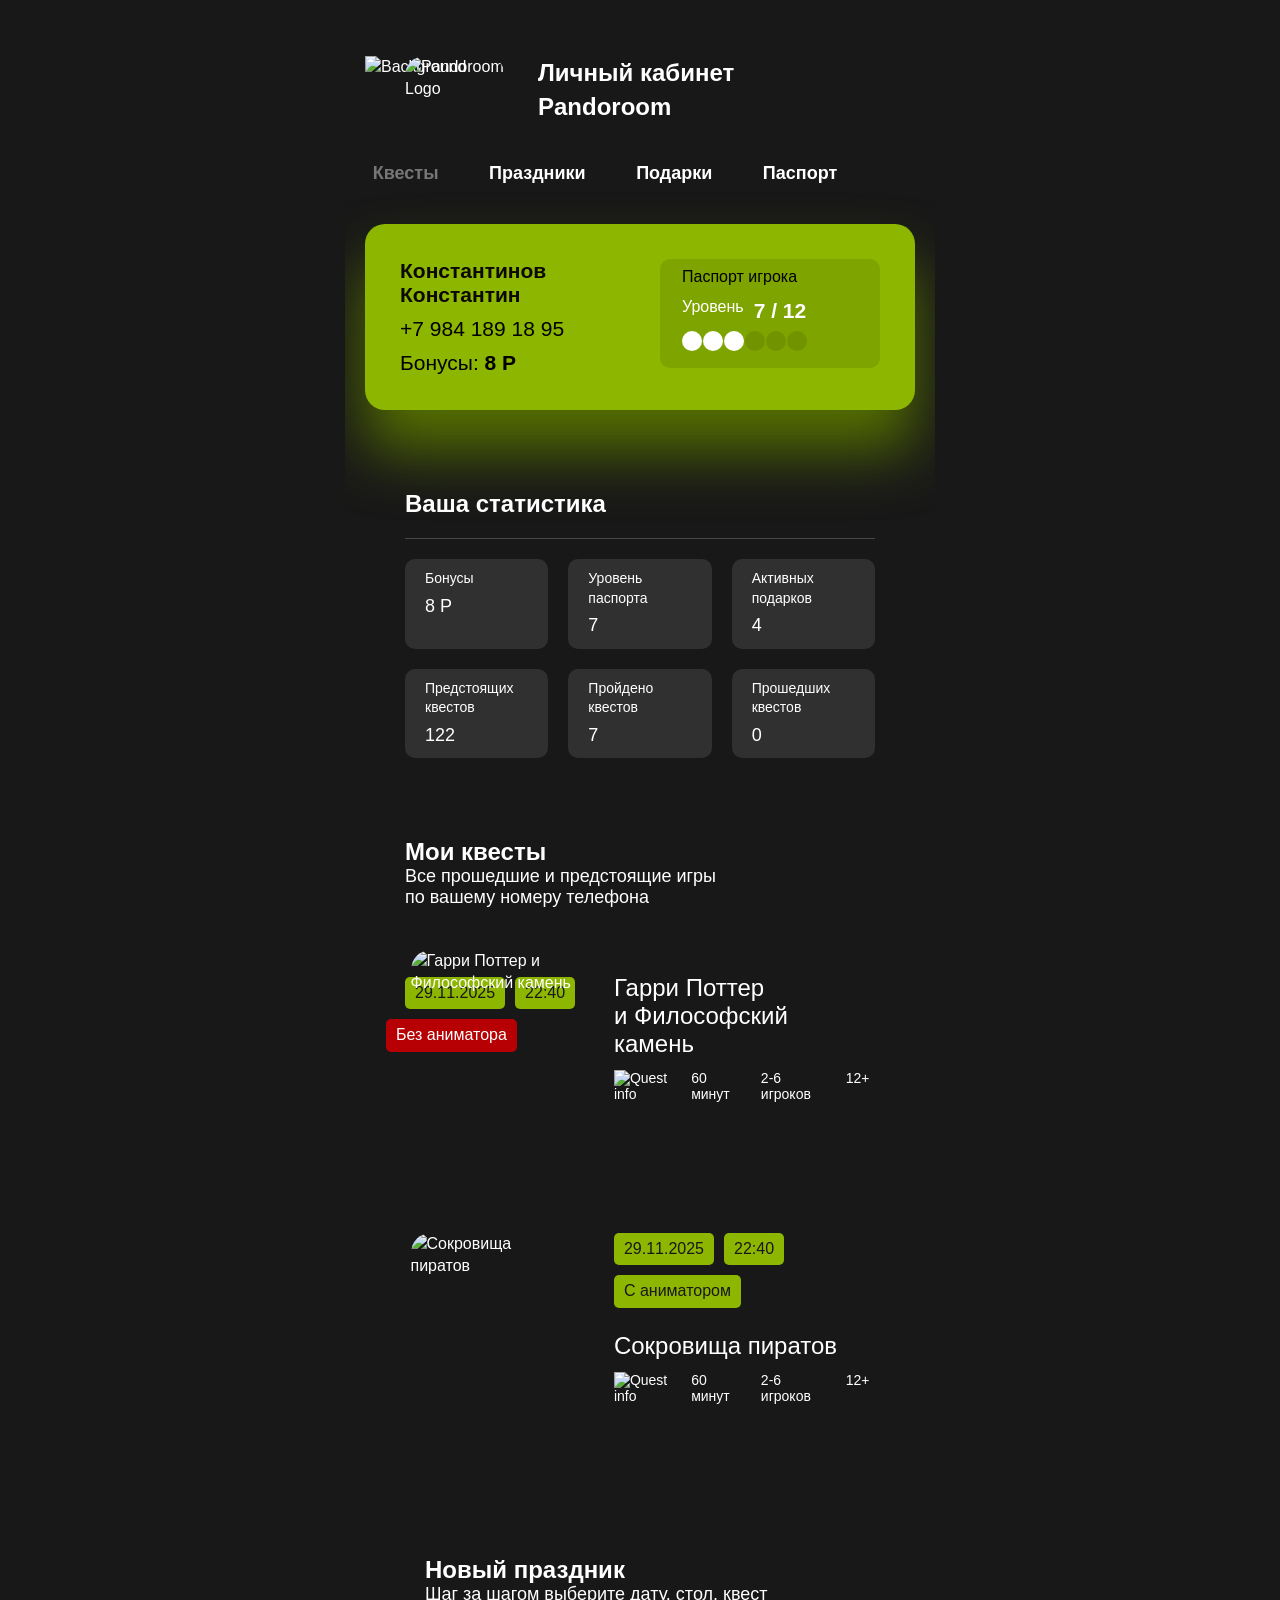
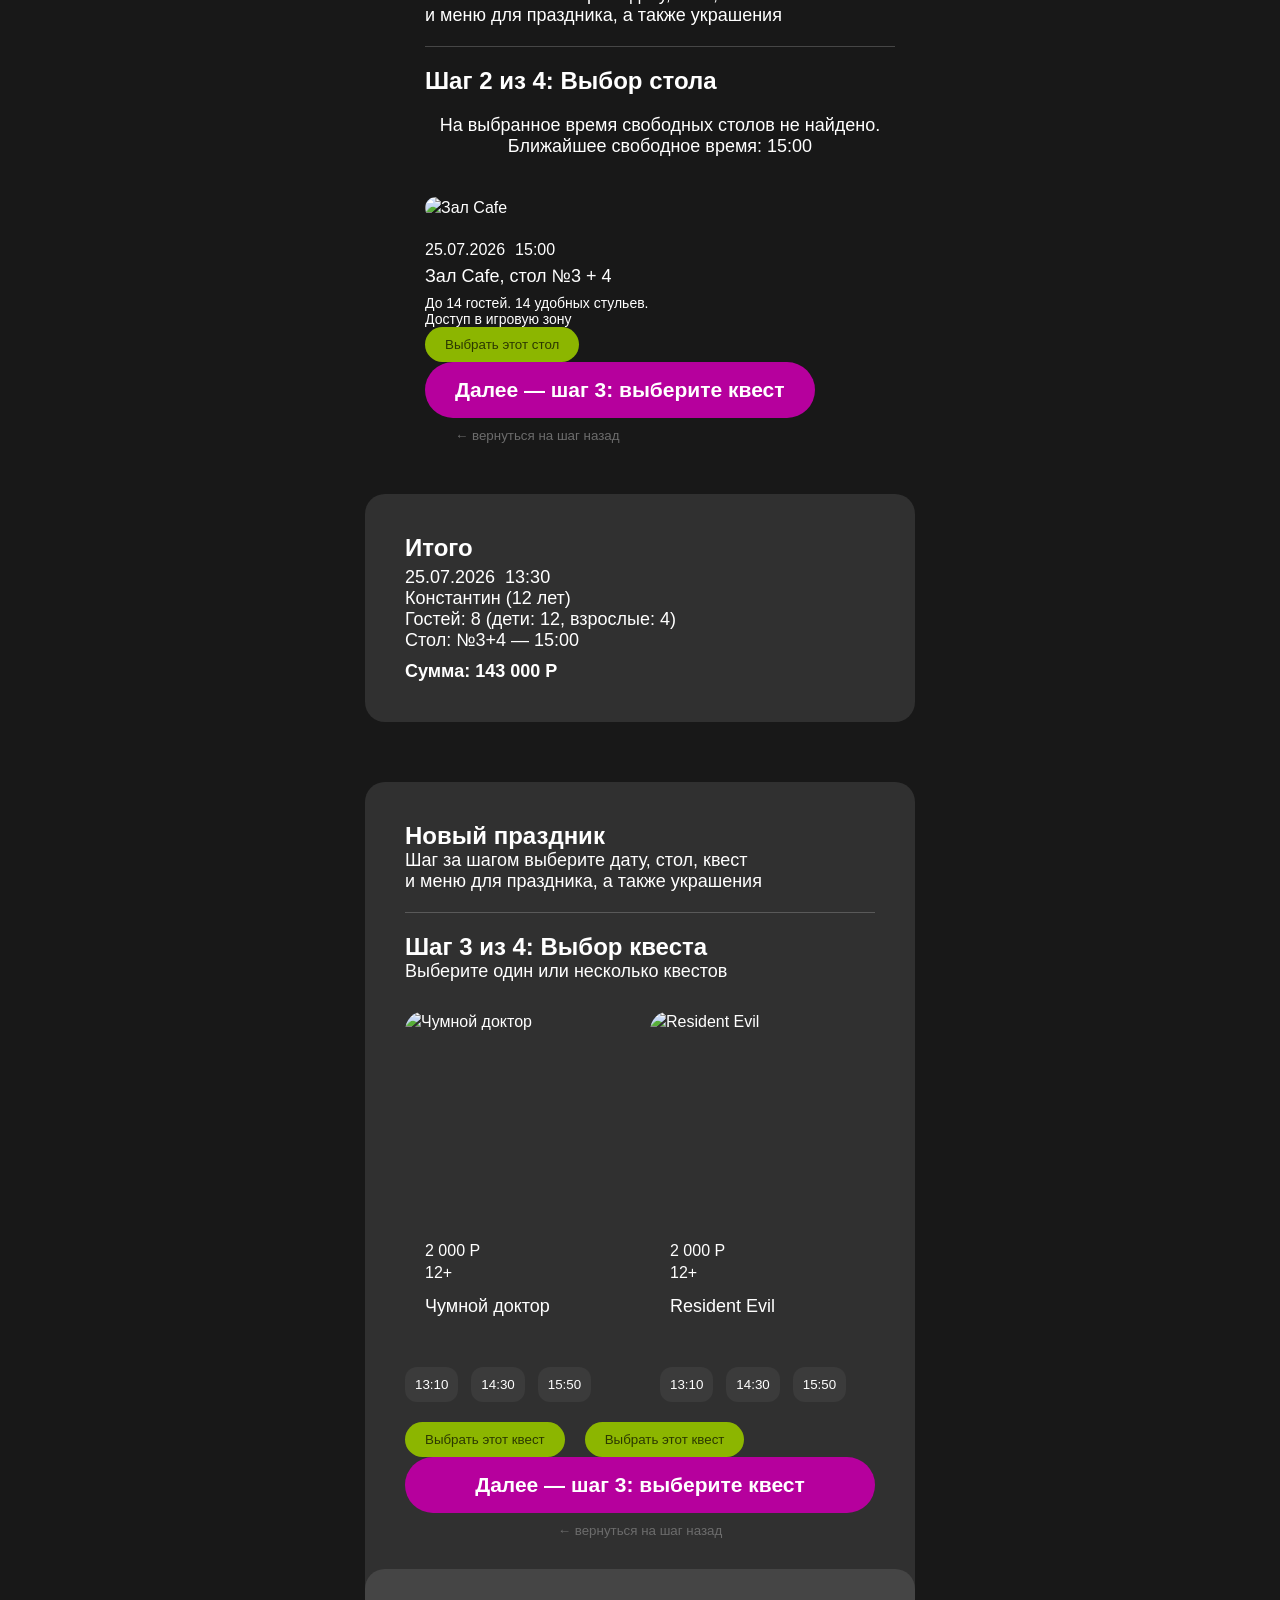
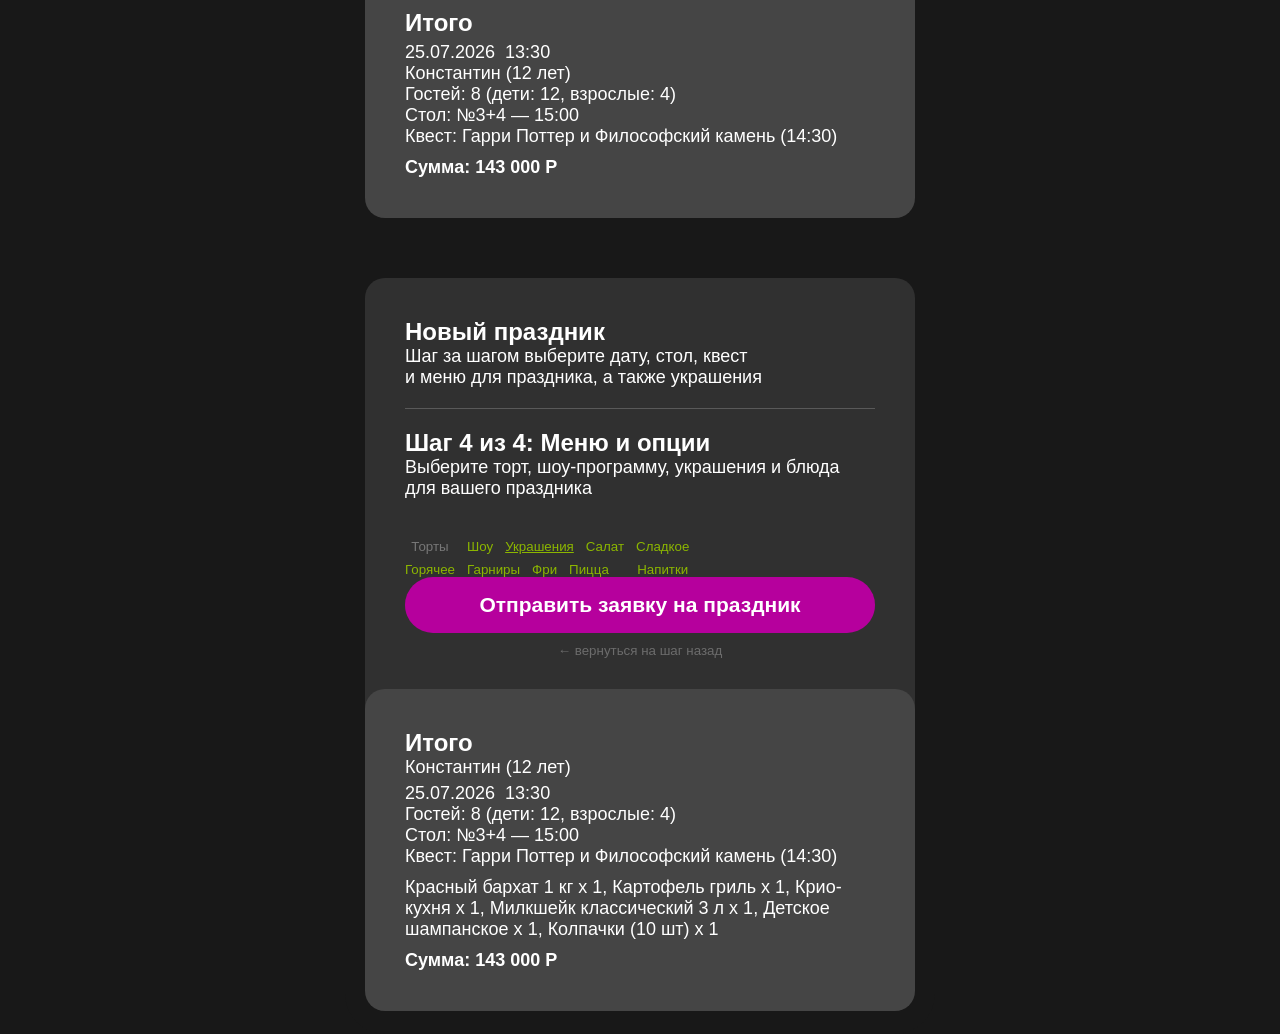
==== commit 96e3fc59: "Embed provided MAX mini app layout and styles" ====
--- a/max_bot/index.html
+++ b/max_bot/index.html
@@ -1,2906 +1,363 @@
 <!DOCTYPE html>
 <html lang="ru">
 <head>
-  <meta charset="UTF-8">
-  <title>Pandoroom — Личный кабинет</title>
-  <meta name="viewport" content="width=device-width, initial-scale=1.0">
-  <!-- Telegram WebApp JS -->
-  <script src="https://telegram.org/js/telegram-web-app.js"></script>
-  <style>
-    /* Шрифт под фирменный стиль */
-    @import url('https://fonts.googleapis.com/css2?family=Montserrat:wght@400;500;600;700&display=swap');
-
-    :root {
-      --bg: #f4f5f7;
-      --bg-soft: #fbfbfa;
-      --bg-card: #ffffff;
-      --accent: #a0be38;
-      --accent-soft: rgba(160, 190, 56, 0.14);
-      --accent-strong: #a0be38;
-      --text: #404041;
-      --text-soft: #7b7c7d;
-      --border: #e0e0e0;
-      --danger: #ef4444;
-      --success: #22c55e;
-    }
-
-    * {
-      box-sizing: border-box;
-      margin: 0;
-      padding: 0;
-    }
-	
-	#booking-master {
-  position: relative;
-}
-/* Сетка для квестов — 2 карточки в ряд */
-#bm-quests-list {
-  display: grid;
-  grid-template-columns: repeat(2, 1fr);
-  gap: 8px;
-}
-/* Стили для табов меню (торты, шоу, еда и т.д.) */
-.menu-tabs {
-    display: flex;
-    flex-wrap: wrap;
-    gap: 10px;
-    justify-content: flex-start;
-    margin-bottom: 15px;
-}
-/* Контейнер табов */
-.menu-tabs {
-  display: flex;
-  flex-wrap: wrap;      /* если не влезают по ширине — переносятся */
-  gap: 8px;
-  margin-bottom: 12px;
-}
-
-/* Сам таб (кнопка/див) */
-.menu-tabs .tab {
-  padding: 8px 14px;
-  min-width: 90px;
-  text-align: center;
-  background: #f4f8e6;
-  border: 2px dashed #a0be38;
-  border-radius: 999px;
-  font-size: 13px;
-  font-weight: 600;
-  color: #555;
-  cursor: pointer;
-  white-space: nowrap;      /* текст в одну строку */
-  overflow: hidden;
-  text-overflow: ellipsis;  /* если совсем не влазит — троеточие */
-  transition: background 0.15s ease, color 0.15s ease, border-color 0.15s ease;
-}
-
-/* Активный таб */
-.menu-tabs .tab.active {
-  background: #a0be38;
-  color: #fff;
-  border-color: #88a82f;
-}
-
-/* Наведение */
-.menu-tabs .tab:hover {
-  background: #d8ecaa;
-  border-color: #94bb32;
-}
-
-/* На очень маленьких экранах — табы покрупнее и шире */
-@media (max-width: 480px) {
-  .menu-tabs .tab {
-    flex: 1 1 calc(50% - 8px);  /* по 2 таба в строке */
-    min-width: 0;
-    padding: 10px 8px;
-    font-size: 12px;
-  }
-}
-
-.menu-tabs .tab {
-    padding: 10px 18px;
-    min-width: 110px;
-    text-align: center;
-    background: #e7f6d5;
-    border: 2px dashed #a1c63a;
-    border-radius: 30px;
-    font-size: 14px;
-    font-weight: 600;
-    cursor: pointer;
-    white-space: nowrap;
-    transition: 0.2s;
-}
-/* Общая сетка для карточек (квесты, меню, что угодно) */
-.cards-2col {
-  display: flex;
-  flex-wrap: wrap;
-  gap: 8px;              /* расстояние между карточками */
-}
-
-/* 2 карточки в ряд */
-.cards-2col > .card {
-  box-sizing: border-box;
-  width: calc(50% - 4px);  /* половина строки с учётом gap */
-}
-
-/* На очень маленьких экранах — по одной карточке */
-@media (max-width: 420px) {
-  .cards-2col > .card {
-    width: 100%;
-  }
-}
-
-/* Активный таб */
-.menu-tabs .tab.active {
-    background: #a1c63a;
-    color: #fff;
-    border-color: #7da42a;
-}
-
-/* Hover */
-.menu-tabs .tab:hover {
-    background: #c7e899;
-    border-color: #94bb32;
-}
-
-/* Мобильный вид */
-@media (max-width: 600px) {
-    .menu-tabs .tab {
-        min-width: 45%;
-        padding: 12px;
-        font-size: 15px;
-    }
-}
-
-.quest-card-image img {
-  width: 100%;
-  border-radius: 8px;
-  object-fit: cover;
-}
-.menu-card {
-  border-radius: 12px;
-  box-shadow: 0 2px 6px rgba(0,0,0,0.06);
-}
-
-.menu-card-img-wrap {
-  background: #f5f5f5;
-}
-
-.menu-card-img {
-  display: block;
-}
-
-.booking-master-close {
-  position: absolute;
-  top: 8px;
-  right: 8px;
-  border: none;
-  background: transparent;
-  font-size: 18px;
-  line-height: 1;
-  cursor: pointer;
-  color: var(--text-soft);
-}
-
-.booking-master-close:active {
-  transform: scale(0.92);
-}
-
-    body {
-      font-family: 'Montserrat', system-ui, -apple-system, BlinkMacSystemFont, "Segoe UI", sans-serif;
-      background: var(--bg);
-      color: var(--text);
-      padding: 16px;
-    }
-
-    .app {
-      max-width: 480px;
-      margin: 0 auto;
-    }
-
-    .app-header {
-      display: flex;
-      align-items: center;
-      gap: 12px;
-      margin-bottom: 16px;
-    }
-    .bk-highlight {
-      box-shadow: 0 0 0 2px var(--accent);
-      transition: box-shadow 0.3s ease;
-    }
-
-    .avatar {
-      width: 48px;
-      height: 48px;
-      border-radius: 16px;
-      background: var(--accent);
-      display: flex;
-      align-items: center;
-      justify-content: center;
-      font-weight: 700;
-      font-size: 22px;
-      color: #ffffff;
-      box-shadow: 0 6px 16px rgba(0,0,0,0.15);
-    }
-
-    .app-title-block {
-      flex: 1;
-    }
-
-    .app-title {
-      font-size: 18px;
-      font-weight: 700;
-      text-transform: uppercase;
-      letter-spacing: 0.03em;
-      color: #575757;
-    }
-
-    .app-subtitle {
-      font-size: 12px;
-      color: var(--text-soft);
-    }
-
-    .pill {
-      font-size: 11px;
-      padding: 4px 8px;
-      border-radius: 999px;
-      background: #ffffff;
-      border: 1px dashed var(--accent);
-      color: var(--accent-strong);
-      white-space: nowrap;
-    }
-
-    .top-widget {
-      background: #ffffff;
-      border-radius: 20px;
-      padding: 14px;
-      border: 1px solid var(--border);
-      margin-bottom: 16px;
-      display: grid;
-      grid-template-columns: 1.5fr 1fr;
-      gap: 10px;
-      box-shadow: 0 8px 18px rgba(0,0,0,0.05);
-    }
-
-    .user-info-main {
-      display: flex;
-      flex-direction: column;
-      gap: 4px;
-    }
-
-    .user-name {
-      font-size: 15px;
-      font-weight: 600;
-      color: #575757;
-    }
-
-    .user-phone {
-      font-size: 12px;
-      color: var(--text-soft);
-    }
-
-    .user-bonus {
-      font-size: 13px;
-      margin-top: 4px;
-    }
-
-    .user-bonus strong {
-      color: var(--accent-strong);
-    }
-
-    .passport-mini {
-      border-radius: 14px;
-      padding: 8px;
-      background: var(--accent-soft);
-      border: 1px dashed rgba(160,190,56,0.7);
-      font-size: 11px;
-    }
-
-    .passport-steps-mini {
-      display: flex;
-      gap: 2px;
-      margin-top: 4px;
-    }
-
-    .passport-dot {
-      width: 8px;
-      height: 8px;
-      border-radius: 999px;
-      background: rgba(0,0,0,0.06);
-    }
-
-    .passport-dot.active {
-      background: var(--accent);
-      box-shadow: 0 0 0 3px rgba(160,190,56,0.35);
-    }
-
-    .tabs {
-      display: flex;
-      gap: 6px;
-      margin-bottom: 12px;
-      overflow-x: auto;
-      padding-bottom: 4px;
-    }
-
-    .tab-btn {
-      flex: 1;
-      min-width: 0;
-      border-radius: 999px;
-      padding: 8px 10px;
-      font-size: 12px;
-      border: 1px dashed var(--border);
-      background: #ffffff;
-      color: var(--text-soft);
-      white-space: nowrap;
-      cursor: pointer;
-      font-weight: 500;
-    }
-
-    .tab-btn.active {
-      border-color: var(--accent);
-      background: var(--accent-soft);
-      color: var(--accent-strong);
-    }
-
-    section {
-      display: none;
-    }
-    section.active {
-      display: block;
-    }
-
-    .section-title {
-      font-size: 15px;
-      font-weight: 600;
-      margin-bottom: 4px;
-      color: #575757;
-    }
-
-    .section-subtitle {
-      font-size: 12px;
-      color: var(--text-soft);
-      margin-bottom: 12px;
-    }
-
-    .card {
-      border-radius: 16px;
-      background: var(--bg-card);
-      border: 1px solid var(--border);
-      padding: 12px;
-      margin-bottom: 12px;
-      box-shadow: 0 6px 16px rgba(0,0,0,0.03);
-    }
-
-    .card-header {
-      display: flex;
-      justify-content: space-between;
-      align-items: center;
-      margin-bottom: 6px;
-      gap: 8px;
-    }
-
-    .card-title {
-      font-size: 14px;
-      font-weight: 600;
-      color: #575757;
-    }
-
-    .card-badge {
-      font-size: 11px;
-      padding: 3px 8px;
-      border-radius: 999px;
-      background: var(--bg-soft);
-      border: 1px solid var(--border);
-      color: var(--text-soft);
-      white-space: nowrap;
-    }
-
-    .card-text {
-      font-size: 13px;
-      color: var(--text-soft);
-      margin-bottom: 6px;
-    }
-
-    .card-row {
-      display: flex;
-      flex-wrap: wrap;
-      gap: 8px;
-      font-size: 12px;
-      color: var(--text-soft);
-      margin-bottom: 4px;
-    }
-
-    .card-pill {
-      padding: 3px 8px;
-      border-radius: 999px;
-      background: var(--bg-soft);
-      border: 1px solid var(--border);
-    }
-
-    .card-actions {
-      display: flex;
-      justify-content: flex-end;
-      margin-top: 6px;
-      gap: 6px;
-      flex-wrap: wrap;
-    }
-.btn {
-  border-radius: 999px;
-  padding: 8px 12px;
-  font-size: 13px;
-  border: 2px solid var(--accent);
-  background: #ffffff;
-  color: var(--accent-strong);
-  cursor: pointer;
-  display: inline-flex;
-  align-items: center;
-  gap: 4px;
-  font-weight: 600;
-  justify-content: center; /* 👉 центрируем текст в кнопке */
-}
-
-
-    .btn-primary {
-      background: var(--accent-strong);
-      color: #ffffff;
-      border-color: var(--accent-strong);
-    }
-
-    .btn-outline {
-      border-style: dashed;
-    }
-
-    .btn-full {
-      width: 100%;
-      justify-content: center;
-    }
-
-    .btn-danger {
-      background: var(--danger);
-      color: white;
-      border-color: var(--danger);
-    }
-
-    .quests-group-title {
-      font-size: 13px;
-      font-weight: 600;
-      margin: 8px 0 4px;
-      color: var(--text-soft);
-    }
-
-    .quest-card-image {
-      border-radius: 12px;
-      overflow: hidden;
-      margin-bottom: 8px;
-      max-height: 160px;
-    }
-
-    .quest-card-image img {
-      width: 100%;
-      display: block;
-      object-fit: cover;
-    }
-
-    .passport-grid {
-      display: grid;
-      grid-template-columns: repeat(6, minmax(0, 1fr));
-      gap: 6px;
-      margin-top: 8px;
-    }
-
-    .passport-step {
-      border-radius: 12px;
-      padding: 6px 4px;
-      border: 1px dashed rgba(160,190,56,0.7);
-      background: #ffffff;
-      text-align: center;
-      font-size: 11px;
-      color: var(--text-soft);
-    }
-
-    .passport-step span {
-      display: block;
-      font-size: 10px;
-      margin-top: 2px;
-      opacity: 0.8;
-    }
-
-    .passport-step.active {
-      border-style: solid;
-      border-color: var(--accent);
-      background: var(--accent-soft);
-      color: var(--accent-strong);
-      box-shadow: 0 0 0 1px rgba(160,190,56,0.4);
-    }
-
-    .gift-list {
-      display: flex;
-      flex-direction: column;
-      gap: 10px;
-    }
-
-    .gift-card {
-      display: flex;
-      gap: 10px;
-    }
-
-    .gift-img {
-      width: 64px;
-      height: 64px;
-      border-radius: 14px;
-      overflow: hidden;
-      flex-shrink: 0;
-      background: #f3f3f3;
-      border: 1px solid var(--border);
-    }
-
-    .gift-img img {
-      width: 100%;
-      height: 100%;
-      object-fit: cover;
-      display: block;
-    }
-
-    .gift-body {
-      flex: 1;
-      display: flex;
-      flex-direction: column;
-      gap: 3px;
-    }
-
-    .gift-title {
-      font-size: 13px;
-      font-weight: 600;
-      color: #575757;
-    }
-
-    .gift-desc {
-      font-size: 12px;
-      color: var(--text-soft);
-    }
-
-    .gift-meta {
-      font-size: 11px;
-      color: var(--accent-strong);
-    }
-
-    .empty {
-      font-size: 13px;
-      color: var(--text-soft);
-      padding: 8px 0;
-    }
-
-    .footer-actions {
-      position: sticky;
-      bottom: 0;
-      left: 0;
-      right: 0;
-      padding-top: 12px;
-      margin-top: 8px;
-      background: linear-gradient(to top, rgba(244,245,247,1), rgba(244,245,247,0.4), transparent);
-    }
-
-    .footer-actions-inner {
-      display: flex;
-      gap: 8px;
-    }
-
-    .footer-actions-inner .btn {
-      flex: 1;
-    }
-
-    .muted {
-      font-size: 11px;
-      color: var(--text-soft);
-      margin-top: 4px;
-      text-align: center;
-    }
-
-    .badge-danger {
-      color: var(--danger);
-    }
-
-    .badge-success {
-      color: var(--success);
-    }
-
-    .small {
-      font-size: 11px;
-      color: var(--text-soft);
-    }
-
-    @media (max-width: 360px) {
-      .top-widget {
-        grid-template-columns: 1fr;
-      }
-    }
-
-    /* ==== Модалка бронирования мероприятия в мини-аппе ==== */
-    .event-modal {
-      position: fixed;
-      inset: 0;
-      z-index: 1000;
-      display: none;
-      align-items: flex-end;
-      justify-content: center;
-    }
-    .event-modal.open {
-      display: flex;
-    }
-    .event-modal-backdrop {
-      position: absolute;
-      inset: 0;
-      background: rgba(0,0,0,0.35);
-    }
-    .event-modal-window {
-      position: relative;
-      width: 100%;
-      max-width: 480px;
-      max-height: 100%;
-      background: var(--bg);
-      border-radius: 24px 24px 0 0;
-      padding: 16px;
-      box-shadow: 0 -8px 24px rgba(0,0,0,0.22);
-      overflow-y: auto;
-    }
-    .event-modal-header {
-      display: flex;
-      align-items: center;
-      justify-content: space-between;
-      gap: 8px;
-      margin-bottom: 8px;
-    }
-    .event-modal-title {
-      font-size: 16px;
-      font-weight: 600;
-      color: #575757;
-    }
-    .event-modal-close {
-      border: none;
-      background: transparent;
-      font-size: 18px;
-      cursor: pointer;
-      padding: 4px;
-      line-height: 1;
-    }
-    .event-modal-body {
-      display: flex;
-      flex-direction: column;
-      gap: 10px;
-    }
-    .event-field-group {
-      display: flex;
-      flex-direction: column;
-      gap: 6px;
-      margin-bottom: 6px;
-    }
-    .event-field-label {
-      font-size: 12px;
-      color: var(--text-soft);
-    }
-    .event-input,
-    .event-select,
-    .event-textarea {
-      width: 100%;
-      border-radius: 10px;
-      border: 1px solid var(--border);
-      padding: 7px 9px;
-      font-size: 13px;
-      font-family: inherit;
-      background: #fff;
-    }
-    .event-textarea {
-      min-height: 60px;
-      resize: vertical;
-    }
-    .event-inline {
-      display: flex;
-      gap: 8px;
-    }
-    .event-inline > * {
-      flex: 1;
-    }
-    .event-modal-actions {
-      display: flex;
-      flex-direction: column;
-      gap: 6px;
-      margin-top: 4px;
-    }
-    .event-badge-row {
-      display: flex;
-      flex-wrap: wrap;
-      gap: 6px;
-      margin-top: 2px;
-    }
-    .event-toggle-pill {
-      border-radius: 999px;
-      padding: 5px 10px;
-      border: 1px solid var(--border);
-      background: #fff;
-      font-size: 12px;
-      cursor: pointer;
-    }
-    .event-toggle-pill.active {
-      border-color: var(--accent);
-      background: var(--accent-soft);
-      color: var(--accent-strong);
-    }
-    #event-status {
-      min-height: 14px;
-    }
-    .booking-input {
-      width: 100%;
-      margin-top: 3px;
-      padding: 6px 8px;
-      border-radius: 8px;
-      border: 1px solid var(--border);
-      font-size: 13px;
-    }
-
-    .booking-input.error {
-      border-color: var(--danger);
-    }
-
-    .booking-step-tab {
-      flex: 0 0 auto;
-      min-width: auto;
-    }
-
-    .bk-card-selectable {
-      border: 1px solid var(--border);
-      border-radius: 12px;
-      padding: 8px;
-      margin-bottom: 6px;
-      cursor: pointer;
-    }
-
-    .bk-card-selectable.active {
-      border-color: var(--accent);
-      background: var(--accent-soft);
-    }
-
-  </style>
-
+    <meta charset="UTF-8">
+    <meta name="viewport" content="width=device-width, initial-scale=1.0">
+    <title>Личный кабинет Pandoroom</title>
+    <link rel="stylesheet" href="styles.css">
 </head>
 <body>
-<div class="app">
-  <header class="app-header">
-    <div class="avatar" id="avatar-initials">P</div>
-    <div class="app-title-block">
-      <div class="app-title">Личный кабинет Pandoroom</div>
-      <div class="app-subtitle">Ваши квесты, бонусы, подарки и праздники</div>
+    <div class="dashboard-container">
+        <main class="main-content">
+            <header class="dashboard-header">
+                <img src="https://api.builder.io/api/v1/image/assets/9619b4f14ec5406ba10277256bbc5a9f/d33343f8e0801ab1d87365fdd88670dd8441abc6?placeholderIfAbsent=true"
+                     alt="Background" class="header-background">
+
+                <div class="logo-section">
+                    <img src="https://api.builder.io/api/v1/image/assets/9619b4f14ec5406ba10277256bbc5a9f/fe7a1f85682331b46693d2353fb2535ae332cade?placeholderIfAbsent=true"
+                         alt="Pandoroom Logo" class="logo">
+                    <h1 class="site-title">Личный кабинет Pandoroom</h1>
+                </div>
+
+                <nav class="main-navigation">
+                    <button class="nav-button inactive">Квесты</button>
+                    <button class="nav-button active">Праздники</button>
+                    <button class="nav-button active">Подарки</button>
+                    <button class="nav-button active">Паспорт</button>
+                </nav>
+
+                <section class="user-profile-card">
+                    <div class="profile-content">
+                        <div class="user-info">
+                            <h2 class="user-name">Константинов<br>Константин</h2>
+                            <p class="user-phone">+7 984 189 18 95</p>
+                            <p class="user-bonus">
+                                <span>Бонусы:</span>
+                                <span class="bonus-amount">8 Р</span>
+                            </p>
+                        </div>
+
+                        <div class="passport-section">
+                            <div class="passport-card">
+                                <h3 class="passport-title">Паспорт игрока</h3>
+                                <div class="level-info">
+                                    <div class="level-text">
+                                        <span class="level-label">Уровень</span>
+                                        <span class="level-value">7 / 12</span>
+                                    </div>
+                                    <div class="progress-indicators">
+                                        <div class="progress-dot filled"></div>
+                                        <div class="progress-dot filled"></div>
+                                        <div class="progress-dot filled"></div>
+                                        <div class="progress-dot empty"></div>
+                                        <div class="progress-dot empty"></div>
+                                        <div class="progress-dot empty"></div>
+                                    </div>
+                                </div>
+                            </div>
+                        </div>
+                    </div>
+                </section>
+
+                <section class="statistics-section">
+                    <h2 class="statistics-title">Ваша статистика</h2>
+                    <div class="stats-divider"></div>
+
+                    <div class="stats-grid-top">
+                        <div class="stat-card">
+                            <p class="stat-label">Бонусы</p>
+                            <p class="stat-value">8 Р</p>
+                        </div>
+                        <div class="stat-card">
+                            <p class="stat-label">Уровень паспорта</p>
+                            <p class="stat-value">7</p>
+                        </div>
+                        <div class="stat-card">
+                            <p class="stat-label">Активных<br>подарков</p>
+                            <p class="stat-value">4</p>
+                        </div>
+                    </div>
+
+                    <div class="stats-grid-bottom">
+                        <div class="stat-card">
+                            <p class="stat-label">Предстоящих квестов</p>
+                            <p class="stat-value">122</p>
+                        </div>
+                        <div class="stat-card">
+                            <p class="stat-label">Пройдено<br>квестов</p>
+                            <p class="stat-value">7</p>
+                        </div>
+                        <div class="stat-card">
+                            <p class="stat-label">Прошедших квестов</p>
+                            <p class="stat-value">0</p>
+                        </div>
+                    </div>
+                </section>
+
+                <section class="quests-section">
+                    <h2 class="section-title">Мои квесты</h2>
+                    <p class="section-description">Все прошедшие и предстоящие игры по вашему номеру телефона</p>
+
+                    <div class="quest-date-time">
+                        <div class="date-badge">29.11.2025</div>
+                        <div class="time-badge">22:40</div>
+                    </div>
+
+                    <div class="quest-type-badge">Без аниматора</div>
+                </section>
+            </header>
+
+            <section class="quest-cards-section">
+                <article class="quest-card">
+                    <div class="quest-card-content">
+                        <figure class="quest-image">
+                            <img src="https://api.builder.io/api/v1/image/assets/9619b4f14ec5406ba10277256bbc5a9f/2de8da0ebbcf8a9910704c393f9951fd24a577a1?placeholderIfAbsent=true"
+                                 alt="Гарри Поттер и Философский камень" class="quest-poster">
+                        </figure>
+
+                        <div class="quest-details">
+                            <h3 class="quest-title">Гарри Поттер<br>и Философский камень</h3>
+                            <div class="quest-meta">
+                                <img src="https://api.builder.io/api/v1/image/assets/9619b4f14ec5406ba10277256bbc5a9f/2d225346600fff624bcdeceddaeac224f3d98f05?placeholderIfAbsent=true"
+                                     alt="Quest info" class="quest-icon">
+                                <span class="quest-duration">60 минут</span>
+                                <span class="quest-players">2-6 игроков</span>
+                                <span class="quest-age">12+</span>
+                            </div>
+                        </div>
+                    </div>
+                </article>
+
+                <article class="quest-card">
+                    <div class="quest-card-content">
+                        <figure class="quest-image">
+                            <img src="https://api.builder.io/api/v1/image/assets/9619b4f14ec5406ba10277256bbc5a9f/db8572a2a44ffdc21b1b5bb7b1c35249ceed4b70?placeholderIfAbsent=true"
+                                 alt="Сокровища пиратов" class="quest-poster">
+                        </figure>
+
+                        <div class="quest-details">
+                            <div class="quest-schedule">
+                                <div class="date-badge">29.11.2025</div>
+                                <div class="time-badge">22:40</div>
+                            </div>
+                            <div class="animator-badge">С аниматором</div>
+                            <h3 class="quest-title">Сокровища пиратов</h3>
+                            <div class="quest-meta">
+                                <img src="https://api.builder.io/api/v1/image/assets/9619b4f14ec5406ba10277256bbc5a9f/564362b6e9804a776daebde57f6475df566d05d5?placeholderIfAbsent=true"
+                                     alt="Quest info" class="quest-icon">
+                                <span class="quest-duration">60 минут</span>
+                                <span class="quest-players">2-6 игроков</span>
+                                <span class="quest-age">12+</span>
+                            </div>
+                        </div>
+                    </div>
+                </article>
+
+                <section class="party-planning">
+                    <h2 class="party-title">Новый праздник</h2>
+                    <p class="party-description">Шаг за шагом выберите дату, стол, квест<br>и меню для праздника, а также украшения</p>
+
+                    <div class="step-divider"></div>
+
+                    <h3 class="step-title">
+                        <span class="step-number">Шаг 2 из 4:</span>
+                        Выбор стола
+                    </h3>
+
+                    <p class="availability-message">На выбранное время свободных столов не найдено.<br>Ближайшее свободное время: 15:00</p>
+
+                    <figure class="table-image">
+                        <img src="https://api.builder.io/api/v1/image/assets/9619b4f14ec5406ba10277256bbc5a9f/ce1e9856c21e1d0783d0860d92aa66a683505b59?placeholderIfAbsent=true"
+                             alt="Зал Cafe" class="table-photo">
+                    </figure>
+
+                    <div class="table-schedule">
+                        <span class="table-date">25.07.2026</span>
+                        <span class="table-time">15:00</span>
+                    </div>
+
+                    <h4 class="table-name">Зал Cafe, стол №3 + 4</h4>
+                    <p class="table-description">До 14 гостей. 14 удобных стульев.<br>Доступ в игровую зону</p>
+
+                    <button class="select-table-btn">Выбрать этот стол</button>
+
+                    <button class="next-step-btn">Далее — шаг 3: выберите квест</button>
+                    <button class="back-step-btn">← вернуться на шаг назад</button>
+                </section>
+            </section>
+        </main>
+
+        <aside class="order-summary">
+            <h3 class="summary-title">Итого</h3>
+            <div class="summary-schedule">
+                <span class="summary-date">25.07.2026</span>
+                <span class="summary-time">13:30</span>
+            </div>
+            <p class="summary-guest">Константин (12 лет)</p>
+            <p class="summary-guests">
+                <span>Гостей:</span>
+                8 (дети: 12, взрослые: 4)
+            </p>
+            <p class="summary-table">
+                <span>Стол:</span>
+                №3+4 — 15:00
+            </p>
+            <p class="summary-total">Сумма: 143 000 Р</p>
+        </aside>
+
+        <section class="quest-selection-step">
+            <div class="step-content">
+                <h2 class="party-title">Новый праздник</h2>
+                <p class="party-description">Шаг за шагом выберите дату, стол, квест<br>и меню для праздника, а также украшения</p>
+
+                <div class="step-divider"></div>
+
+                <h3 class="step-title">
+                    <span class="step-number">Шаг 3 из 4:</span>
+                    Выбор квеста
+                </h3>
+
+                <p class="step-description">Выберите один или несколько квестов</p>
+
+                <div class="quest-selection-grid">
+                    <div class="quest-option">
+                        <figure class="quest-option-image">
+                            <img src="https://api.builder.io/api/v1/image/assets/9619b4f14ec5406ba10277256bbc5a9f/c50257bde77a32579eda877fc90e44d405c42707?placeholderIfAbsent=true"
+                                 alt="Чумной доктор" class="quest-bg">
+                            <div class="quest-option-info">
+                                <div class="quest-price-badge">2 000 Р</div>
+                                <div class="quest-age-badge">12+</div>
+                            </div>
+                            <h4 class="quest-option-title">Чумной доктор</h4>
+                        </figure>
+                    </div>
+
+                    <div class="quest-option">
+                        <figure class="quest-option-image">
+                            <img src="https://api.builder.io/api/v1/image/assets/9619b4f14ec5406ba10277256bbc5a9f/60c21037253b4b473f4f9ce3efaf86322eca43b9?placeholderIfAbsent=true"
+                                 alt="Resident Evil" class="quest-bg">
+                            <div class="quest-option-info">
+                                <div class="quest-price-badge">2 000 Р</div>
+                                <div class="quest-age-badge">12+</div>
+                            </div>
+                            <h4 class="quest-option-title">Resident Evil</h4>
+                        </figure>
+                    </div>
+                </div>
+
+                <div class="time-slots">
+                    <div class="time-slot-group">
+                        <button class="time-slot">13:10</button>
+                        <button class="time-slot">14:30</button>
+                        <button class="time-slot">15:50</button>
+                    </div>
+                    <div class="time-slot-group">
+                        <button class="time-slot">13:10</button>
+                        <button class="time-slot">14:30</button>
+                        <button class="time-slot">15:50</button>
+                    </div>
+                </div>
+
+                <div class="quest-selection-buttons">
+                    <button class="select-quest-btn">Выбрать этот квест</button>
+                    <button class="select-quest-btn">Выбрать этот квест</button>
+                </div>
+
+                <button class="next-step-btn">Далее — шаг 3: выберите квест</button>
+                <button class="back-step-btn">← вернуться на шаг назад</button>
+            </div>
+
+            <aside class="order-summary-step3">
+                <h3 class="summary-title">Итого</h3>
+                <div class="summary-schedule">
+                    <span class="summary-date">25.07.2026</span>
+                    <span class="summary-time">13:30</span>
+                </div>
+                <p class="summary-guest">Константин (12 лет)</p>
+                <p class="summary-guests">
+                    <span>Гостей:</span>
+                    8 (дети: 12, взрослые: 4)
+                </p>
+                <p class="summary-table">
+                    <span>Стол:</span>
+                    №3+4 — 15:00
+                </p>
+                <p class="summary-quest">
+                    <span>Квест:</span>
+                    Гарри Поттер и Философский камень (14:30)
+                </p>
+                <p class="summary-total">Сумма: 143 000 Р</p>
+            </aside>
+        </section>
+
+        <section class="menu-selection-step">
+            <div class="step-content">
+                <h2 class="party-title">Новый праздник</h2>
+                <p class="party-description">Шаг за шагом выберите дату, стол, квест<br>и меню для праздника, а также украшения</p>
+
+                <div class="step-divider"></div>
+
+                <h3 class="step-title">
+                    <span class="step-number">Шаг 4 из 4:</span>
+                    Меню и опции
+                </h3>
+
+                <p class="step-description">Выберите торт, шоу-программу, украшения и блюда для вашего праздника</p>
+
+                <nav class="menu-categories">
+                    <div class="category-group">
+                        <button class="category-btn inactive">Торты</button>
+                        <button class="category-btn active">Горячее</button>
+                    </div>
+                    <div class="category-group">
+                        <div class="category-subgroup">
+                            <button class="category-btn active">Шоу</button>
+                            <button class="category-btn highlighted">Украшения</button>
+                            <button class="category-btn active">Салат</button>
+                        </div>
+                        <div class="category-subgroup">
+                            <button class="category-btn active">Гарниры</button>
+                            <button class="category-btn active">Фри</button>
+                            <button class="category-btn active">Пицца</button>
+                        </div>
+                    </div>
+                    <div class="category-group">
+                        <button class="category-btn active">Сладкое</button>
+                        <button class="category-btn active">Напитки</button>
+                    </div>
+                </nav>
+
+                <button class="submit-order-btn">Отправить заявку на праздник</button>
+                <button class="back-step-btn">← вернуться на шаг назад</button>
+            </div>
+
+            <aside class="order-summary-final">
+                <div class="summary-header">
+                    <h3 class="summary-title">Итого</h3>
+                    <p class="summary-guest">Константин (12 лет)</p>
+                </div>
+                <div class="summary-schedule">
+                    <span class="summary-date">25.07.2026</span>
+                    <span class="summary-time">13:30</span>
+                </div>
+                <p class="summary-guests">
+                    <span>Гостей:</span>
+                    8 (дети: 12, взрослые: 4)
+                </p>
+                <p class="summary-table">
+                    <span>Стол:</span>
+                    №3+4 — 15:00
+                </p>
+                <p class="summary-quest">
+                    <span>Квест:</span>
+                    Гарри Поттер и Философский камень (14:30)
+                </p>
+                <p class="summary-items">Красный бархат 1 кг х 1, Картофель гриль х 1, Крио-кухня х 1, Милкшейк классический 3 л х 1, Детское шампанское х 1, Колпачки (10 шт) х 1</p>
+                <p class="summary-total">Сумма: 143 000 Р</p>
+            </aside>
+        </section>
     </div>
-    <div class="pill">Beta</div>
-  </header>
-
-  <div class="top-widget">
-    <div class="user-info-main">
-      <div class="user-name" id="user-name">Гость Pandoroom</div>
-      <div class="user-phone" id="user-phone">Телефон не указан</div>
-      <div class="user-bonus" id="user-bonus">Бонусы: <strong>—</strong></div>
-    </div>
-    <div class="passport-mini">
-      <div class="small">Паспорт игрока</div>
-      <div class="small" id="passport-mini-label">Уровень: — / 12</div>
-      <div class="passport-steps-mini" id="passport-mini-steps"></div>
-    </div>
-  </div>
-
-  <!-- БЛОК СТАТИСТИКИ УБРАН -->
-
-  <div class="tabs">
-    <button class="tab-btn active" data-tab="quests">Квесты</button>
-    <button class="tab-btn" data-tab="party">Праздник</button>
-    <button class="tab-btn" data-tab="gifts">Подарки</button>
-    <button class="tab-btn" data-tab="passport">Паспорт</button>
-  </div>
-
-  <!-- КВЕСТЫ -->
-  <section id="tab-quests" class="active">
-    <div class="section-title">Мои квесты</div>
-    <div class="section-subtitle">Все прошедшие и предстоящие игры по вашему номеру телефона.</div>
-    <div id="quests-container">
-      <div class="empty">Загружаем квесты…</div>
-    </div>
-  </section>
-
-  <!-- ПРАЗДНИК -->
-  <section id="tab-party">
-    <div class="section-title">Праздник</div>
-    <!-- ОБНОВЛЁН ПОДЗАГОЛОВОК -->
-    <div class="section-subtitle">
-      Здесь отображается ближайший День Рождения или мероприятие в Pandoroom.
-      Вы можете посмотреть детали, внести предоплату, скачать меню и получить пригласительный для гостей.
-    </div>
-    <div id="party-container">
-      <div class="empty">Загружаем данные о празднике…</div>
-    </div>
-  </section>
-
-  <!-- ПОДАРКИ -->
-  <section id="tab-gifts">
-    <div class="section-title">Мои подарки</div>
-    <div class="section-subtitle">Ваши подарки, флаеры и специальные предложения.</div>
-    <div id="gifts-container">
-      <div class="empty">Загружаем подарки…</div>
-    </div>
-  </section>
-
-  <!-- ПАСПОРТ -->
-  <section id="tab-passport">
-    <div class="section-title">Паспорт игрока</div>
-    <div class="section-subtitle">Каждый квест приближает к новым подаркам. Следите за прогрессом.</div>
-    <div class="card">
-      <div class="card-header">
-        <div class="card-title">Пройдено квестов: <span id="passport-quests-done">—</span></div>
-        <div class="card-badge">Уровень: <span id="passport-level">—</span> / 12</div>
-      </div>
-      <div class="card-text" id="passport-next-gift">
-        Информация о следующем подарке появится после обновления данных.
-      </div>
-      <div class="passport-grid" id="passport-grid"></div>
-    </div>
-  </section>
-
-  <div class="footer-actions">
-   <div class="footer-actions-inner">
-  <button class="btn btn-primary" id="btn-want-quest">Хочу квест</button>
-  <button class="btn btn-outline" id="btn-add-event">Хочу праздник</button>
-</div>
-
-    <div class="muted">Нажимая на кнопки, вы отправляете запрос менеджеру Pandoroom.</div>
-  </div>
-
-  <!-- МОДАЛЬНОЕ ОКНО: БРОНИРОВАНИЕ МЕРОПРИЯТИЯ -->
-  <div id="event-modal" class="event-modal">
-    <div class="event-modal-backdrop"></div>
-    <div class="event-modal-window">
-      <div class="event-modal-header">
-        <div class="event-modal-title">Онлайн бронирование праздника</div>
-        <button type="button" class="event-modal-close">✕</button>
-      </div>
-      <div class="event-modal-body">
-        <div class="section-subtitle">
-          Заполните параметры праздника. Заявка уйдёт менеджеру Pandoroom, он свяжется с вами для подтверждения.
-        </div>
-
-        <div class="card">
-          <!-- БЛОК 1: Именинник и дата -->
-          <div class="event-field-group event-inline">
-            <div>
-              <div class="event-field-label">Имя именинника</div>
-              <input id="ev-child-name" type="text" class="event-input" placeholder="Например, Артём">
-            </div>
-            <div>
-              <div class="event-field-label">Возраст</div>
-              <input id="ev-child-age" type="number" class="event-input" placeholder="7">
-            </div>
-          </div>
-
-          <div class="event-field-group event-inline">
-            <div>
-              <div class="event-field-label">Дата праздника</div>
-              <input id="ev-date" type="date" class="event-input">
-            </div>
-            <div>
-              <div class="event-field-label">Время начала</div>
-              <input id="ev-time" type="time" class="event-input">
-            </div>
-          </div>
-
-          <div class="event-field-group event-inline">
-            <div>
-              <div class="event-field-label">Детей</div>
-              <input id="ev-kids" type="number" class="event-input" placeholder="Кол-во детей">
-            </div>
-            <div>
-              <div class="event-field-label">Взрослых</div>
-              <input id="ev-adults" type="number" class="event-input" placeholder="Кол-во взрослых">
-            </div>
-          </div>
-
-          <!-- БЛОК 2: Формат и зал -->
-          <div class="event-field-group">
-            <div class="event-field-label">Формат праздника</div>
-            <div class="event-badge-row" id="ev-format-group">
-              <button type="button" class="event-toggle-pill active" data-value="quest_plus_party">Квест + праздник</button>
-              <button type="button" class="event-toggle-pill" data-value="only_party">Только праздник (без квеста)</button>
-              <button type="button" class="event-toggle-pill" data-value="only_quest">Только квест</button>
-            </div>
-          </div>
-
-      
-
-          <!-- БЛОК 3: Торт / шоу / украшения -->
-          <div class="event-field-group">
-            <div class="event-field-label">Торт</div>
-            <div class="event-badge-row" id="ev-cake-group">
-              <button type="button" class="event-toggle-pill active" data-value="need">Нужен торт от Pandoroom</button>
-              <button type="button" class="event-toggle-pill" data-value="own">Будет свой торт</button>
-              <button type="button" class="event-toggle-pill" data-value="no">Без торта</button>
-            </div>
-          </div>
-
-          <div class="event-field-group">
-            <div class="event-field-label">Шоу-программа</div>
-            <div class="event-badge-row" id="ev-show-group">
-              <button type="button" class="event-toggle-pill active" data-value="need">Нужна шоу-программа</button>
-              <button type="button" class="event-toggle-pill" data-value="no">Шоу-программа не нужна</button>
-            </div>
-          </div>
-
-          <div class="event-field-group">
-            <div class="event-field-label">Украшение зала</div>
-            <div class="event-badge-row" id="ev-decor-group">
-              <button type="button" class="event-toggle-pill active" data-value="need">Нужны украшения</button>
-              <button type="button" class="event-toggle-pill" data-value="own">Будут свои украшения</button>
-              <button type="button" class="event-toggle-pill" data-value="no">Без украшений</button>
-            </div>
-          </div>
-
-          <!-- БЛОК 4: Комментарий -->
-          <div class="event-field-group">
-            <div class="event-field-label">Пожелания к празднику</div>
-            <textarea id="ev-comment" class="event-textarea" placeholder="Например: тематика праздника, любимые герои, особенности гостей..."></textarea>
-          </div>
-        </div>
-
-        <div class="event-modal-actions">
-          <button type="button" class="btn btn-primary btn-full" id="event-submit">Отправить заявку</button>
-          <button type="button" class="btn btn-outline btn-full" id="event-cancel">Отменить</button>
-        </div>
-        <div class="muted" id="event-status"></div>
-      </div>
-    </div>
-  </div>
-
- <div id="booking-master" class="card" style="display:none; margin-top: 12px;">
-<button type="button" class="booking-master-close" id="booking-master-close">✕</button>
-    <div class="section-title">Новый праздник</div>
-    <div class="section-subtitle">
-      Шаг за шагом выберите дату, стол, квест и меню для праздника и украшения.
-    </div>
-
-    <!-- ШАГ 1: базовая информация -->
-    <div id="bm-step-1">
-      <div style="display:flex; flex-wrap:wrap; gap:8px; margin-bottom:8px;">
-        <div style="flex:1 1 48%;">
-          <label class="small">Имя именинника</label>
-          <input id="bm-name" type="text" class="booking-input" placeholder="Иван" style="width:100%;padding:6px 8px;border-radius:8px;border:1px solid #ddd;font-size:13px;">
-        </div>
-        <div style="flex:1 1 48%;">
-          <label class="small">Возраст</label>
-          <input id="bm-age" type="number" min="1" class="booking-input" placeholder="10" style="width:100%;padding:6px 8px;border-radius:8px;border:1px solid #ddd;font-size:13px;">
-        </div>
-        <div style="flex:1 1 48%;">
-          <label class="small">Дата</label>
-          <input id="bm-date" type="date" class="booking-input" style="width:100%;padding:6px 8px;border-radius:8px;border:1px solid #ddd;font-size:13px;">
-        </div>
-        <div style="flex:1 1 48%;">
-          <label class="small">Время начала</label>
-          <input id="bm-time" type="time" class="booking-input" style="width:100%;padding:6px 8px;border-radius:8px;border:1px solid #ddd;font-size:13px;">
-        </div>
-        <div style="flex:1 1 48%;">
-          <label class="small">Дети</label>
-          <input id="bm-kids" type="number" min="0" class="booking-input" placeholder="8" style="width:100%;padding:6px 8px;border-radius:8px;border:1px solid #ddd;font-size:13px;">
-        </div>
-        <div style="flex:1 1 48%;">
-          <label class="small">Взрослые</label>
-          <input id="bm-adults" type="number" min="0" class="booking-input" placeholder="4" style="width:100%;padding:6px 8px;border-radius:8px;border:1px solid #ddd;font-size:13px;">
-        </div>
-      </div>
-
-   
-
-      <button type="button" class="btn btn-primary btn-full" id="bm-next-to-tables">
-        Далее: выбрать стол
-      </button>
-    </div>
-
-    <!-- ШАГ 2: столы -->
-    <div id="bm-step-2" style="display:none; margin-top:12px;">
-      <div class="section-title">Шаг 2. Выбор стола</div>
-      <div class="section-subtitle" id="bm-tables-message">Загружаем доступные столы…</div>
-      <div id="bm-tables-list" style="margin-top:8px; display:grid; grid-template-columns:repeat(2,minmax(0,1fr)); gap:8px;"></div>
-      <button type="button" class="btn btn-outline btn-full" id="bm-back-to-1" style="margin-top:8px;">Назад</button>
-      <button type="button" class="btn btn-primary btn-full" id="bm-next-to-quest" style="margin-top:6px;" >
-        Далее: выбрать квест
-      </button>
-    </div>
-
-    <!-- ШАГ 3: квест -->
-    <div id="bm-step-3" class="cards-2col" style="display:none; margin-top:12px;">
-      <div class="section-title">Шаг 3. Квест</div>
-      <div class="section-subtitle">Выберите свободное время квеста в указанный день.</div>
-      <div id="bm-quests-message" class="section-subtitle">Загружаем свободные слоты…</div>
-      <div id="bm-quests-list" style="margin-top:8px; display:flex; flex-direction:column; gap:8px;"></div>
-      <button type="button" class="btn btn-outline btn-full" id="bm-back-to-2" style="margin-top:8px;">Назад</button>
-      <button type="button" class="btn btn-primary btn-full" id="bm-next-to-menu" style="margin-top:6px;" >
-        Далее: торт, шоу, украшения
-      </button>
-    </div>
-
-  <!-- ШАГ 4: меню из iiko -->
-<div id="bm-step-4"  class="cards-2col" style="display:none; margin-top:12px;">
-  <div class="section-title">Шаг 4. Меню и опции</div>
-  <div class="section-subtitle">
-    Выберите торт, шоу-программу, украшения и блюда для вашего праздника.
-  </div>
-
- <div class="menu-tabs">
-  <div class="tab active" data-type="torts">Торт</div>
-  <div class="tab" data-type="show">Шоу</div>
-  <div class="tab" data-type="decor">Украшения</div>
-  <div class="tab" data-type="salads">Салат</div>
-  <div class="tab" data-type="hot">Горячее</div>
-  <div class="tab" data-type="garnish">Гарниры</div>
-  <div class="tab" data-type="fries">Фри</div>
-  <div class="tab" data-type="pizza">Пицца</div>
-  <div class="tab" data-type="sweets">Сладкое</div>
-  <div class="tab" data-type="drinks">Напитки</div>
-</div>
-
-
-  <div id="bm-menu-lists">
-    <div id="bm-menu-torts"   class="bm-menu-pane" style="display:block;"></div>
-    <div id="bm-menu-show"    class="bm-menu-pane" style="display:none;"></div>
-    <div id="bm-menu-decor"   class="bm-menu-pane" style="display:none;"></div>
-    <div id="bm-menu-snacks"  class="bm-menu-pane" style="display:none;"></div>
-    <div id="bm-menu-salads"  class="bm-menu-pane" style="display:none;"></div>
-    <div id="bm-menu-hot"     class="bm-menu-pane" style="display:none;"></div>
-    <div id="bm-menu-garnish" class="bm-menu-pane" style="display:none;"></div>
-    <div id="bm-menu-fries"   class="bm-menu-pane" style="display:none;"></div>
-    <div id="bm-menu-pizza"   class="bm-menu-pane" style="display:none;"></div>
-    <div id="bm-menu-sweets"  class="bm-menu-pane" style="display:none;"></div>
-    <div id="bm-menu-drinks"  class="bm-menu-pane" style="display:none;"></div>
-  </div>
-
-  <button type="button" class="btn btn-outline btn-full" id="bm-back-to-3" style="margin-top:8px;">Назад</button>
-  <button type="button" class="btn btn-primary btn-full" id="bm-finish" style="margin-top:6px;">
-    Завершить: отправить заявку
-  </button>
-</div>
-
-
-    <!-- Итоговая мини-корзина -->
-    <div id="bm-summary" style="margin-top:12px; border-top:1px solid #eee; padding-top:8px;">
-      <div class="section-title">Итого</div>
-      <div id="bm-summary-list" class="small" style="margin-top:4px;"></div>
-      <div class="small" style="margin-top:4px;">
-        Сумма: <strong><span id="bm-summary-total">0</span> ₽</strong> (с учётом сервисного сбора будет добавлено на сервере)
-      </div>
-    </div>
-  </div>
-</div>
-
-<script>
-  // =============== УТИЛИТЫ ===============  
-  function qs(selector) { return document.querySelector(selector); }
-  function qsa(selector) { return Array.from(document.querySelectorAll(selector)); }
-
-  // Глобальное состояние для дашборда (можно оставить, но видимую карточку мы убрали)
-  const overviewState = {
-    bonus: null,
-    questsDone: null,
-    upcoming: null,
-    past: null,
-    gifts: null,
-    level: null,
-  };
-
-  function updateOverview(patch) {
-    Object.assign(overviewState, patch || {});
-
-    const card = qs('#overview-card');
-    const row  = qs('#overview-row');
-    if (!card || !row) return;
-
-    row.innerHTML = '';
-    let hasAny = false;
-
-    function addPill(text) {
-      const div = document.createElement('div');
-      div.className = 'card-pill';
-      div.textContent = text;
-      row.appendChild(div);
-      hasAny = true;
-    }
-
-    const st = overviewState;
-
-    if (st.bonus !== null)      addPill('Бонусы: ' + st.bonus + ' ₽');
-    if (st.questsDone !== null) addPill('Пройдено квестов: ' + st.questsDone);
-    if (st.upcoming !== null)   addPill('Предстоящих квестов: ' + st.upcoming);
-    if (st.past !== null)       addPill('Прошедших квестов: ' + st.past);
-    if (st.gifts !== null)      addPill('Активных подарков: ' + st.gifts);
-    if (st.level !== null)      addPill('Уровень паспорта: ' + st.level);
-
-    card.style.display = hasAny ? 'block' : 'none';
-  }
-
-  function getQueryParams() {
-    const params = new URLSearchParams(window.location.search);
-    const obj = {};
-    for (const [key, value] of params.entries()) {
-      obj[key] = value;
-    }
-    return obj;
-  }
-// Парсер даты в формате "03.12.2025 22:00" (дд.мм.гггг чч:мм)
-function parseRuDatetime(str) {
-  if (!str) return null;
-  if (str instanceof Date) return str;
-
-  const raw = String(str).trim();
-  if (!raw) return null;
-
-  const [datePart, timePart = ''] = raw.split(' ');
-  const dateBits = datePart.split('.');
-  if (dateBits.length !== 3) return null;
-
-  const [dayStr, monthStr, yearStr] = dateBits;
-  const [hourStr = '0', minuteStr = '0'] = timePart.split(':');
-
-  const day = Number(dayStr);
-  const month = Number(monthStr);
-  const year = Number(yearStr);
-  const hour = Number(hourStr);
-  const minute = Number(minuteStr);
-
-  if (!day || !month || !year) return null;
-
-  const d = new Date(year, month - 1, day, hour, minute);
-  if (isNaN(d.getTime())) return null;
-
-  return d;
-}
-
-// Нормальный сплит квестов по времени, учитывая наш RU-формат
-function splitQuestsByTime(quests) {
-  const now = Date.now();
-  const upcoming = [];
-  const past = [];
-
-  quests.forEach(q => {
-    let ts = null;
-    let dt = null;
-
-    const keys = ['time', 'datetime', 'book_time', 'start'];
-    for (const k of keys) {
-      if (!q[k]) continue;
-      const val = String(q[k]);
-      // Сначала пробуем наш формат дд.мм.гггг
-      dt = parseRuDatetime(val);
-      // Если не получилось — пробуем стандартный парсер на всякий случай
-      if (!dt) {
-        const tmp = new Date(val);
-        if (!isNaN(tmp.getTime())) dt = tmp;
-      }
-      if (dt) {
-        ts = dt.getTime();
-        break;
-      }
-    }
-
-    // если вообще не смогли распарсить — считаем будущим, чтобы не прятать
-    if (ts === null) {
-      upcoming.push(q);
-    } else if (ts >= now) {
-      q._ts = ts;
-      q._dateObj = dt;
-      upcoming.push(q);
-    } else {
-      q._ts = ts;
-      q._dateObj = dt;
-      past.push(q);
-    }
-  });
-
-  upcoming.sort((a, b) => (a._ts || 0) - (b._ts || 0));
-  past.sort((a, b) => (b._ts || 0) - (a._ts || 0));
-
-  return { upcoming, past };
-}
-
-// Форматирование даты: на вход можно строку ИЛИ Date
-function formatDateTime(input) {
-  if (!input) return '';
-
-  let d = null;
-
-  if (input instanceof Date) {
-    d = input;
-  } else {
-    // сначала пробуем наш формат
-    d = parseRuDatetime(input);
-    // если не получилось — fallback к стандартному парсеру
-    if (!d) {
-      const tmp = new Date(input);
-      if (!isNaN(tmp.getTime())) d = tmp;
-    }
-  }
-
-  if (!d || isNaN(d.getTime())) {
-    // если вообще не распарсилось — возвращаем как есть
-    return String(input);
-  }
-
-  const dd = String(d.getDate()).padStart(2, '0');
-  const mm = String(d.getMonth() + 1).padStart(2, '0');
-  const yyyy = d.getFullYear();
-  const hh = String(d.getHours()).padStart(2, '0');
-  const mi = String(d.getMinutes()).padStart(2, '0');
-
-  return `${dd}.${mm}.${yyyy} ${hh}:${mi}`;
-}
-
-
-  // =============== TELEGRAM INIT ===============  
-  const tg = window.Telegram ? window.Telegram.WebApp : null;
-  if (tg) {
-    tg.expand();
-  }
-
-  // ====== МОДАЛКА (если захочешь использовать) ======  
-  function openEventModal() {
-    const modal = qs('#event-modal');
-    if (!modal) return;
-    modal.classList.add('open');
-    const status = qs('#event-status');
-    if (status) status.textContent = '';
-  }
-
-  function closeEventModal() {
-    const modal = qs('#event-modal');
-    if (!modal) return;
-    modal.classList.remove('open');
-  }
-
-  function initEventToggleGroup(groupEl) {
-    if (!groupEl) return;
-    groupEl.addEventListener('click', (e) => {
-      const btn = e.target.closest('.event-toggle-pill');
-      if (!btn) return;
-      groupEl.querySelectorAll('.event-toggle-pill').forEach(b => b.classList.remove('active'));
-      btn.classList.add('active');
-    });
-  }
-
-  function getActiveToggleValue(groupId, fallback) {
-    const group = qs(groupId);
-    if (!group) return fallback || null;
-    const active = group.querySelector('.event-toggle-pill.active');
-    return active ? active.getAttribute('data-value') : (fallback || null);
-  }
-
-  // =============== МИНИ-ПАСПОРТ СВЕРХУ ===============  
-  function renderMiniPassport(level) {
-    const lvl = Number(level) || 0;
-    qs('#passport-mini-label').textContent = `Уровень: ${lvl || '—'} / 12`;
-
-    const container = qs('#passport-mini-steps');
-    container.innerHTML = '';
-    for (let i = 1; i <= 6; i++) {
-      const dot = document.createElement('div');
-      dot.className = 'passport-dot' + (lvl >= i * 2 ? ' active' : '');
-      container.appendChild(dot);
-    }
-  }
-
-  // =============== ПАСПОРТ В РАЗДЕЛЕ ===============  
-  function renderPassport(level, questsDone, nextLevel, nextGiftName) {
-    const lvl = Number(level) || 0;
-    const done = Number(questsDone) || lvl;
-
-    qs('#passport-level').textContent = lvl || '—';
-    qs('#passport-quests-done').textContent = done || '—';
-
-    const nextTextEl = qs('#passport-next-gift');
-    if (nextLevel) {
-      let txt = `До следующего подарка — уровень ${nextLevel}.`;
-      if (nextGiftName) {
-        txt += ` Подарок: «${nextGiftName}».`;
-      }
-      nextTextEl.textContent = txt;
-    } else {
-      nextTextEl.textContent = 'Вы на максимальном уровне программы или данные ещё обновляются.';
-    }
-
-    const grid = qs('#passport-grid');
-    grid.innerHTML = '';
-    for (let i = 1; i <= 12; i++) {
-      const div = document.createElement('div');
-      div.className = 'passport-step' + (lvl >= i ? ' active' : '');
-      div.innerHTML = `#${i}<span>${i === 3 || i === 6 || i === 9 || i === 12 ? '🎁 подарок' : 'квест'}</span>`;
-      grid.appendChild(div);
-    }
-  }
-
-  // =============== ПОДАРКИ ===============  
-  function renderGifts(gifts) {
-    const container = qs('#gifts-container');
-    container.innerHTML = '';
-
-    if (!gifts || gifts.length === 0) {
-      container.innerHTML = '<div class="empty">У вас пока нет активных подарков. Но вы уже на пути к ним! 🎁</div>';
-      return;
-    }
-
-    const list = document.createElement('div');
-    list.className = 'gift-list';
-
-    gifts.forEach(g => {
-      const card = document.createElement('div');
-      card.className = 'gift-card';
-
-      const imgWrap = document.createElement('div');
-      imgWrap.className = 'gift-img';
-      if (g.image) {
-        const img = document.createElement('img');
-        img.src = g.image;
-        img.alt = g.title || 'Подарок';
-        imgWrap.appendChild(img);
-      }
-
-      const body = document.createElement('div');
-      body.className = 'gift-body';
-
-      const title = document.createElement('div');
-      title.className = 'gift-title';
-      title.textContent = g.title || 'Подарок';
-
-      const desc = document.createElement('div');
-      desc.className = 'gift-desc';
-      desc.textContent = g.description || '';
-
-      const meta = document.createElement('div');
-      meta.className = 'gift-meta';
-      if (g.expires) {
-        meta.textContent = `⏰ Действует до: ${g.expires}`;
-      }
-
-      body.appendChild(title);
-      if (g.description) body.appendChild(desc);
-      if (g.expires) body.appendChild(meta);
-
-      card.appendChild(imgWrap);
-      card.appendChild(body);
-      list.appendChild(card);
-    });
-
-    container.appendChild(list);
-  }
-function createQuestCard(q, upcoming) {
-  // Если лог уже не нужен — можно удалить совсем
-  // console.log("QUEST DEBUG:", {
-  //   title: q.title,
-  //   timeStr: q.time || q.datetime || q.book_time || q.start,
-  //   ts: q._ts,
-  //   upcoming: upcoming,
-  //   foto: q.foto,
-  //   image: q.image
-  // });
-
-  const card = document.createElement('div');
-  card.className = 'card';
-
-  const imgUrl   = q.image || '';
-  const fotoLink = (q.foto || '').trim(); // ссылка на готовую галерею (если есть)
-  const timeStr  = q.time || q.datetime || q.book_time || q.start || '';
-  const title    = q.title || 'Квест';
-  const address  = q.address || '';
-  const price    = q.price ? q.price + ' ₽' : '';
-  const duration = q.duration || '';
-  const animator = q.animator || '';
-
-  // возможные id брони/квеста (подставь свои поля, если называются иначе)
-  const bookingId = q.booking_id || q.order_id || q.id || null;
-
-  // Картинка квеста (превью)
-  if (imgUrl) {
-    const imgBlock = document.createElement('div');
-    imgBlock.className = 'quest-card-image';
-    const img = document.createElement('img');
-    img.src = imgUrl;
-    img.alt = title;
-    imgBlock.appendChild(img);
-    card.appendChild(imgBlock);
-  }
-
-  // Заголовок
-  const header = document.createElement('div');
-  header.className = 'card-header';
-  const titleEl = document.createElement('div');
-  titleEl.className = 'card-title';
-  titleEl.textContent = title;
-  const badge = document.createElement('div');
-  badge.className = 'card-badge';
-  badge.textContent = upcoming ? 'Скоро' : 'Уже сыграли';
-  header.appendChild(titleEl);
-  header.appendChild(badge);
-  card.appendChild(header);
-
-  // Дата / адрес
-  if (timeStr || address) {
-    const row = document.createElement('div');
-    row.className = 'card-row';
-    if (timeStr) {
-      const pill = document.createElement('div');
-      pill.className = 'card-pill';
-      pill.textContent = '📅 ' + formatDateTime(timeStr);
-      row.appendChild(pill);
-    }
-    if (address) {
-      const pill = document.createElement('div');
-      pill.className = 'card-pill';
-      pill.textContent = '📍 ' + address;
-      row.appendChild(pill);
-    }
-    card.appendChild(row);
-  }
-
-  // Цена / длительность / аниматор
-  if (price || duration || animator) {
-    const row2 = document.createElement('div');
-    row2.className = 'card-row';
-    if (price) {
-      const pill = document.createElement('div');
-      pill.className = 'card-pill';
-      pill.textContent = '💰 ' + price;
-      row2.appendChild(pill);
-    }
-    if (duration) {
-      const pill = document.createElement('div');
-      pill.className = 'card-pill';
-      pill.textContent = '⏱ ' + duration;
-      row2.appendChild(pill);
-    }
-    if (animator) {
-      const pill = document.createElement('div');
-      pill.className = 'card-pill';
-      pill.textContent = '🧑‍🎤 ' + animator;
-      row2.appendChild(pill);
-    }
-    card.appendChild(row2);
-  }
-
-  // ===== БЛОК КНОПОК =====
-  const actions = document.createElement('div');
-  actions.className = 'card-actions';
-
-  // 1. Если есть готовая ссылка на фото — показываем кнопку "Посмотреть фото"
-  if (fotoLink) {
-    const btnFoto = document.createElement('button');
-    btnFoto.className = 'btn btn-outline';
-    btnFoto.type = 'button';
-    btnFoto.textContent = '📸 Посмотреть фото';
-    btnFoto.addEventListener('click', () => {
-      window.open(fotoLink, '_blank');
-    });
-    actions.appendChild(btnFoto);
-  }
-
-  // 2. Если НЕТ ссылки на готовые фото И квест уже прошёл — показываем "Запросить фото"
-  if (!fotoLink && !upcoming) {
-    const btnRequest = document.createElement('button');
-    btnRequest.className = 'btn btn-outline';
-    btnRequest.type = 'button';
-    btnRequest.textContent = '📩 Запросить фото';
-
-    btnRequest.addEventListener('click', () => {
-      const payload = {
-        action: 'request_photos',
-        timestamp: Date.now(),
-        quest_title: title,
-        quest_time: timeStr || null,
-        quest_address: address || null,
-        phone: window.__pandoroomPhone || null,
-        booking_id: bookingId,
-      };
-
-      // Деактивируем кнопку, чтобы не спамили запросами
-      btnRequest.disabled = true;
-      btnRequest.textContent = '✅ Запрос отправлен';
-
-      if (window.Telegram && window.Telegram.WebApp && window.Telegram.WebApp.sendData) {
-        try {
-          window.Telegram.WebApp.sendData(JSON.stringify(payload));
-        } catch (e) {
-          console.error('sendData error', e);
-          // В случае ошибки можно вернуть кнопку в исходное состояние
-          btnRequest.disabled = false;
-          btnRequest.textContent = '📩 Запросить фото';
-          alert('Не удалось отправить запрос. Попробуйте ещё раз.');
-        }
-      } else {
-        console.warn('Telegram WebApp API недоступен, payload:', payload);
-        alert('Запрос на фото отправлен менеджеру.');
-      }
-    });
-
-    actions.appendChild(btnRequest);
-  }
-
-  // Добавляем блок с кнопками, только если там что-то есть
-  if (actions.childElementCount > 0) {
-    card.appendChild(actions);
-  }
-
-  return card;
-}
-// Рендер всех квестов с разделением на предстоящие / прошедшие
-function renderQuests(quests) {
-  const container = qs('#quests-container');
-  container.innerHTML = '';
-
-  if (!Array.isArray(quests) || quests.length === 0) {
-    container.innerHTML = '<div class="empty">Квесты по вашему номеру пока не найдены.</div>';
-    return;
-  }
-
-  const { upcoming, past } = splitQuestsByTime(quests);
-
-  // Если вообще ничего не смогли распарсить
-  if (!upcoming.length && !past.length) {
-    container.innerHTML = '<div class="empty">Квесты по вашему номеру пока не найдены.</div>';
-    return;
-  }
-
-  // Предстоящие
-  if (upcoming.length) {
-    const title = document.createElement('div');
-    title.className = 'quests-group-title';
-    title.textContent = 'Предстоящие квесты';
-    container.appendChild(title);
-
-    upcoming.forEach(q => {
-      const card = createQuestCard(q, true);
-      container.appendChild(card);
-    });
-  }
-
-  // Прошедшие
-  if (past.length) {
-    const title = document.createElement('div');
-    title.className = 'quests-group-title';
-    title.textContent = 'Прошедшие квесты';
-    container.appendChild(title);
-
-    // Можно ограничить, например, 10 последними
-    past.slice(0, 10).forEach(q => {
-      const card = createQuestCard(q, false);
-      container.appendChild(card);
-    });
-  }
-}
-
-
-  // =============== ПРАЗДНИК ===============  
-  function renderPartyFromParams(params) {
-    const container = qs('#party-container');
-
-    const date   = params.event_date;
-    const from   = params.event_from;
-    const to     = params.event_to;
-    const hall   = params.event_hall;
-    const guests = params.event_guests;
-    const name   = params.event_name;
-    const age    = params.event_age;
-
-    if (!date && !from && !hall) {
-      container.innerHTML = '<div class="empty">У вас пока нет забронированных праздников.</div>';
-      return false;
-    }
-
-    const card = document.createElement('div');
-    card.className = 'card';
-
-    const header = document.createElement('div');
-    header.className = 'card-header';
-    header.innerHTML = '<div class="card-title">Ближайший праздник</div><div class="card-badge">🎉 День рождения</div>';
-    card.appendChild(header);
-
-    const row = document.createElement('div');
-    row.className = 'card-row';
-
-    if (date) {
-      const pill = document.createElement('div');
-      pill.className = 'card-pill';
-      pill.textContent = '📅 ' + date;
-      row.appendChild(pill);
-    }
-    if (from || to) {
-      const pill = document.createElement('div');
-      pill.className = 'card-pill';
-      pill.textContent = '⏰ ' + (from || '') + (to ? '–' + to : '');
-      row.appendChild(pill);
-    }
-    if (hall) {
-      const pill = document.createElement('div');
-      pill.className = 'card-pill';
-      pill.textContent = '📍 ' + hall;
-      row.appendChild(pill);
-    }
-
-    card.appendChild(row);
-
-    if (guests || name || age) {
-      const row2 = document.createElement('div');
-      row2.className = 'card-row';
-
-      if (guests) {
-        const pill = document.createElement('div');
-        pill.className = 'card-pill';
-        pill.textContent = '👨‍👩‍👧‍👦 Гостей: ' + guests;
-        row2.appendChild(pill);
-      }
-      if (name) {
-        const pill = document.createElement('div');
-        pill.className = 'card-pill';
-        pill.textContent = '🎂 Именинник: ' + name + (age ? ` (${age} лет)` : '');
-        row2.appendChild(pill);
-      }
-
-      card.appendChild(row2);
-    }
-
-    // ДОПОЛНИТЕЛЬНАЯ ИНФОРМАЦИЯ О ПРАЗДНИКЕ
-    const info = document.createElement('div');
-    info.className = 'card-text';
-    info.textContent = 'За несколько дней до праздника менеджер напомнит вам о брони. ' +
-      'Уже сейчас вы можете внести предоплату, посмотреть праздничное меню и получить красивый пригласительный для гостей.';
-    card.appendChild(info);
-
-    // КНОПКИ: ПРЕДОПЛАТА, МЕНЮ, ПРИГЛАСИТЕЛЬ
-    const actions = document.createElement('div');
-    actions.className = 'card-actions';
-
-    // Внести предоплату
-    const btnPrepay = document.createElement('button');
-    btnPrepay.className = 'btn btn-primary';
-    btnPrepay.type = 'button';
-    btnPrepay.textContent = 'Внести предоплату';
-    btnPrepay.addEventListener('click', () => {
-      if (tg) {
-	  console.log('SENDING SENDDATA', {
-  action: 'prepay',
-  source: 'party_card',
-  event_date: date || null,
-  event_from: from || null,
-  event_to: to || null,
-  event_hall: hall || null,
-  phone: window.__pandoroomPhone || null,
-  timestamp: Date.now()
-});
-	  
-        tg.sendData(JSON.stringify({
-          action: 'prepay',
-          source: 'party_card',
-          event_date: date || null,
-          event_from: from || null,
-          event_to: to || null,
-          event_hall: hall || null,
-          phone: window.__pandoroomPhone || null,
-          timestamp: Date.now()
-        }));
-        tg.showAlert('Мы передали запрос на предоплату менеджеру. Ссылку на оплату вы получите в Telegram ❤️');
-      } else {
-        alert('Запрос на предоплату отправлен менеджеру.');
-      }
-    });
-
-    // Скачать меню
-    const btnMenu = document.createElement('button');
-    btnMenu.className = 'btn btn-outline';
-    btnMenu.type = 'button';
-    btnMenu.textContent = 'Скачать меню';
-    btnMenu.addEventListener('click', () => {
-      // ЗДЕСЬ МОЖНО ПОМЕНЯТЬ ССЫЛКУ НА СВОЙ PDF/СТРАНИЦУ МЕНЮ
-      window.open('https://pandoroom.org/prazdpand.pdf', '_blank');
-    });
-
-    // Пригласительный
-    const btnInvite = document.createElement('button');
-    btnInvite.className = 'btn btn-outline';
-    btnInvite.type = 'button';
-    btnInvite.textContent = 'Пригласительный';
-    btnInvite.addEventListener('click', () => {
-      if (tg) {
-        tg.sendData(JSON.stringify({
-          action: 'invite_request',
-          source: 'party_card',
-          event_date: date || null,
-          event_from: from || null,
-          event_hall: hall || null,
-          name: name || null,
-          age: age || null,
-          phone: window.__pandoroomPhone || null,
-          timestamp: Date.now()
-        }));
-        tg.showAlert('Запрос на пригласительный отправлен. Менеджер подготовит и вышлет его вам 👑');
-      } else {
-        alert('Запрос на пригласительный отправлен менеджеру.');
-      }
-    });
-
-    actions.appendChild(btnPrepay);
-    actions.appendChild(btnMenu);
-    actions.appendChild(btnInvite);
-    card.appendChild(actions);
-
-    container.innerHTML = '';
-    container.appendChild(card);
-    return true;
-  }
-
-  // =============== ЗАГРУЗКА ВСЕГО (бонусы/квесты/праздник) ===============  
-  async function loadAll(phone, params) {
-    window.__pandoroomPhone = phone || '';
-
-    const userName = params.name || '';
-	window.__pandoroomUserName = userName;
-
-    if (userName) {
-      qs('#user-name').textContent = userName;
-      qs('#avatar-initials').textContent = userName.trim()[0]?.toUpperCase() || 'P';
-    } else {
-      qs('#avatar-initials').textContent = 'P';
-    }
-
-    if (phone) {
-      qs('#user-phone').textContent = '+' + phone;
-    } else {
-      qs('#user-phone').textContent = 'Телефон не указан';
-    }
-
-    // 1) Паспорт + подарки + бонусы
-    if (phone) {
-      try {
-        const res = await fetch('https://pandoroom.tech/telegramm/gifts_proxy.php?phone=' + encodeURIComponent(phone));
-        const data = await res.json();
-
-        const bonus = data.bonus ?? null;
-        const level = data.passport_level ?? 0;
-        const questsDone = data.quests_done ?? level;
-        const nextLevel = data.next_level_quests ?? null;
-        const nextGiftName = data.next_gift_name ?? null;
-        const gifts = data.gifts ?? [];
-
-        if (bonus !== null) {
-          qs('#user-bonus').innerHTML = 'Бонусы: <strong>' + bonus + ' ₽</strong>';
-        } else {
-          qs('#user-bonus').innerHTML = 'Бонусы: <strong>—</strong>';
-        }
-
-        renderMiniPassport(level);
-        renderPassport(level, questsDone, nextLevel, nextGiftName);
-        renderGifts(gifts);
-        updateOverview({
-          bonus: bonus,
-          questsDone: questsDone,
-          gifts: gifts.length,
-          level: level,
-        });
-
-      } catch (e) {
-        qs('#user-bonus').innerHTML = 'Бонусы: <strong>—</strong>';
-        renderMiniPassport(0);
-        qs('#gifts-container').innerHTML = '<div class="empty">Не удалось загрузить подарки.</div>';
-      }
-    } else {
-      renderMiniPassport(0);
-      qs('#gifts-container').innerHTML = 'Чтобы увидеть подарки, откройте личный кабинет через бота, отправив номер телефона.';
-    }
-
-    // 2) Квесты
-    if (phone) {
-      try {
-        const res = await fetch('https://pandoroom.tech/telegramm/quests_proxy.php?phone=' + encodeURIComponent(phone));
-        const data = await res.json();
-        if (Array.isArray(data)) {
-          renderQuests(data);
-
-          const parts = splitQuestsByTime(data);
-          updateOverview({
-            upcoming: parts.upcoming.length,
-            past: parts.past.length,
-          });
-        } else if (data && data.error) {
-          qs('#quests-container').innerHTML = '<div class="empty">Ошибка: ' + data.error + '</div>';
-        } else {
-          qs('#quests-container').innerHTML = '<div class="empty">Квесты по вашему номеру пока не найдены.</div>';
-        }
-      } catch (e) {
-        qs('#quests-container').innerHTML = '<div class="empty">Не удалось загрузить квесты.</div>';
-      }
-    } else {
-      qs('#quests-container').innerHTML = '<div class="empty">Чтобы увидеть квесты, откройте личный кабинет через бота, отправив номер телефона.</div>';
-    }
-
-    // 3) Праздник
-    try {
-      const renderedFromParams = renderPartyFromParams(params);
-
-      if (!renderedFromParams && phone) {
-        const res = await fetch('https://pandoroom.tech/telegramm/party_proxy.php?phone=' + encodeURIComponent(phone));
-        const data = await res.json();
-
-        if (!data || !data.datas) {
-          qs('#party-container').innerHTML = '<div class="empty">Праздников по вашему номеру пока не найдено.</div>';
-        } else {
-          renderPartyFromParams({
-            event_date: data.datas,
-            event_from: data.start,
-            event_to:   data.stop,
-            event_hall: ((data.zal || '') + ' ' + (data.stol || '')).trim(),
-            event_guests: data.kol,
-            event_name: data.imen,
-            event_age: data.vozr
-          });
-        }
-      }
-    } catch (e) {
-      qs('#party-container').innerHTML = '<div class="empty">Не удалось загрузить данные о празднике.</div>';
-    }
-  }
-
-  // =============== ВКЛАДКИ ===============  
-  function initTabs() {
-    const tabs = qsa('.tab-btn');
-    tabs.forEach(btn => {
-      btn.addEventListener('click', () => {
-        const target = btn.getAttribute('data-tab');
-        tabs.forEach(b => b.classList.toggle('active', b === btn));
-        qsa('section').forEach(sec => {
-          sec.classList.toggle('active', sec.id === 'tab-' + target);
-        });
-
-
-      });
-    });
-  }
-
-  // ======== ОТКРЫТЬ МАСТЕР БРОНИРОВАНИЯ ========  
-function openBookingWizard() {
-  const btnParty = document.querySelector('.tab-btn[data-tab="party"]');
-  if (btnParty) {
-    btnParty.click();
-  }
-
-  const master = document.getElementById('booking-master');
-  if (master) {
-    master.style.display = 'block'; // 👉 показать мастер
-    master.scrollIntoView({ behavior: 'smooth', block: 'start' });
-    master.classList.add('bk-highlight');
-    setTimeout(() => {
-      master.classList.remove('bk-highlight');
-    }, 1200);
-  }
-
-
-}
-
-
-  // =============== КНОПКИ ДЕЙСТВИЙ + МОДАЛКА ===============  
-  function initActions() {
-    const btnQuest = qs('#btn-want-quest');
-    const btnEvent = qs('#btn-add-event');
-
-if (btnQuest) {
-  btnQuest.addEventListener('click', () => {
-    const phoneRaw = window.__pandoroomPhone || '';
-    const phone = phoneRaw.replace(/\D/g, '');
-    const name  = window.__pandoroomUserName || '';
-
-    if (tg) {
-      tg.sendData(JSON.stringify({
-        action: 'want_quest',
-        source: 'lk_button',
-        phone: phone || null,
-        name: name || null,
-        timestamp: Date.now()
-      }));
-    }
-
-    alert('Запрос на квест отправлен менеджеру!');
-  });
-}
-
-
-    if (btnEvent) {
-      btnEvent.addEventListener('click', () => {
-        // Открываем мастер бронирования
-        openBookingWizard();
-
-    
-      });
-    }
-
-    // Модалка (если вдруг решишь ею пользоваться)
-    const modalClose  = qs('#event-modal .event-modal-close');
-    const modalCancel = qs('#event-cancel');
-    const modalBackdrop = qs('#event-modal .event-modal-backdrop');
-
-    [modalClose, modalCancel, modalBackdrop].forEach(el => {
-      if (el) {
-        el.addEventListener('click', () => {
-          closeEventModal();
-        });
-      }
-    });
-
-    initEventToggleGroup(qs('#ev-format-group'));
-    initEventToggleGroup(qs('#ev-hall-group'));
-    initEventToggleGroup(qs('#ev-cake-group'));
-    initEventToggleGroup(qs('#ev-show-group'));
-    initEventToggleGroup(qs('#ev-decor-group'));
-
-    const submitBtn = qs('#event-submit');
-    if (submitBtn) {
-      submitBtn.addEventListener('click', () => {
-        const childName = qs('#ev-child-name')?.value.trim() || '';
-        const childAge  = qs('#ev-child-age')?.value.trim() || '';
-        const date      = qs('#ev-date')?.value || '';
-        const time      = qs('#ev-time')?.value || '';
-        const kids      = qs('#ev-kids')?.value.trim() || '';
-        const adults    = qs('#ev-adults')?.value.trim() || '';
-        const comment   = qs('#ev-comment')?.value.trim() || '';
-
-        const format    = getActiveToggleValue('#ev-format-group', 'quest_plus_party');
-        const hall      = getActiveToggleValue('#ev-hall-group', 'kids');
-        const cake      = getActiveToggleValue('#ev-cake-group', 'need');
-        const show      = getActiveToggleValue('#ev-show-group', 'need');
-        const decor     = getActiveToggleValue('#ev-decor-group', 'need');
-
-        const statusEl  = qs('#event-status');
-
-        if (!date || !time || !kids) {
-          if (statusEl) {
-            statusEl.textContent = 'Пожалуйста, заполните дату, время и количество детей.';
-          }
-          return;
-        }
-
-        const payload = {
-          phone: window.__pandoroomPhone || null,
-          child_name: childName,
-          child_age: childAge,
-          event_date: date,
-          event_time: time,
-          kids: kids,
-          adults: adults,
-          format: format,
-          hall: hall,
-          cake: cake,
-          show: show,
-          decor: decor,
-          comment: comment,
-        };
-
-        if (tg) {
-          tg.sendData(JSON.stringify({
-            action: 'create_event_booking',
-            timestamp: Date.now(),
-            data: payload
-          }));
-        }
-
-        if (statusEl) {
-          statusEl.textContent = 'Заявка отправлена! Менеджер свяжется с вами.';
-        }
-
-        setTimeout(() => {
-          closeEventModal();
-        }, 1200);
-      });
-    }
-  }
-
-  // ==================== BOOKING MASTER ====================  
-  const API_BOT_URL = 'https://pandoroom.tech/telegramm/bot.php';
-
-  const bookingState = {
-  name: '',
-  age: null,
-  date: '',
-  time: '',
-  kids: 0,
-  adults: 0,
-  hall: null,
-  table: null,
-  quests: [],     
-  menuItems: []
-};
-
-
-  function bookingRecalcTotal() {
-  let sum = 0;
-
-  if (Array.isArray(bookingState.quests)) {
-    bookingState.quests.forEach(q => {
-      if (q.price) {
-        sum += Number(q.price) || 0;
-      }
-    });
-  }
-
-  bookingState.menuItems.forEach(item => {
-    sum += (Number(item.price) || 0) * (Number(item.qty) || 0);
-  });
-
-  const totalEl = qs('#bm-summary-total');
-  if (totalEl) totalEl.textContent = sum;
-}
-
-
-  function bookingRenderSummary() {
-    const el = qs('#bm-summary-list');
-    if (!el) return;
-
-    const parts = [];
-
-    if (bookingState.date || bookingState.time) {
-      parts.push(`📅 ${bookingState.date || ''} ${bookingState.time || ''}`.trim());
-    }
-    if (bookingState.name || bookingState.age) {
-      parts.push(`🎂 ${bookingState.name || 'Именинник'}${bookingState.age ? ' ('+bookingState.age+' лет)' : ''}`);
-    }
-    const guests = (Number(bookingState.kids)||0) + (Number(bookingState.adults)||0);
-    if (guests) {
-      parts.push(`👨‍👩‍👧‍👦 Гостей: ${guests} (дети: ${bookingState.kids || 0}, взрослые: ${bookingState.adults || 0})`);
-    }
-    if (bookingState.table) {
-  let hallTitle = '';
-  if (bookingState.table.zal === 1) hallTitle = 'Kids';
-  else if (bookingState.table.zal === 2) hallTitle = 'Lounge';
-  else if (bookingState.table.zal === 3) hallTitle = 'Cafe';
-
-  if (hallTitle) {
-    parts.push(`📍 Зал: ${hallTitle}`);
-  }
-
-  parts.push(`🪑 Стол: ${bookingState.table.label || bookingState.table.name || bookingState.table.id}`);
-}
-
-   
-  if (bookingState.quests && bookingState.quests.length) {
-  const questLines = bookingState.quests.map(q =>
-    `${q.title || 'Квест'} в ${q.time || ''}`
-  );
-  parts.push('🧩 Квесты:<br>' + questLines.join('<br>'));
-}
-
-
-   const menuTexts = bookingState.menuItems
-  .filter(i => i.qty > 0)
-  .map(i => {
-    let emoji = '🎈';
-    if (i.type === 'tort')      emoji = '🍰';
-    else if (i.type === 'show') emoji = '🎭';
-    else if (i.type === 'drink') emoji = '🥤';
-    else if (i.type === 'food')  emoji = '🍽️';
-    return `${emoji} ${i.name} × ${i.qty}`;
-  });
-
-
-    if (menuTexts.length) parts.push(menuTexts.join(' • '));
-
-    el.innerHTML = parts.length ? parts.join('<br>') : '<span class="small">Вы ещё ничего не выбрали.</span>';
-
-    bookingRecalcTotal();
-  }
-
-  function bookingShowStep(step) {
-    ['bm-step-1','bm-step-2','bm-step-3','bm-step-4'].forEach((id, index) => {
-      const el = qs('#'+id);
-      if (!el) return;
-      el.style.display = (index === (step-1)) ? 'block' : 'none';
-    });
-  }
-
-function bookingInitStep1() {
-  const nextBtn = qs('#bm-next-to-tables');
-  if (!nextBtn) return;
-
-  nextBtn.addEventListener('click', async () => {
-    bookingState.name   = qs('#bm-name').value.trim();
-    bookingState.age    = qs('#bm-age').value.trim();
-    bookingState.date   = qs('#bm-date').value;
-    bookingState.time   = qs('#bm-time').value;
-    bookingState.kids   = Number(qs('#bm-kids').value || 0);
-    bookingState.adults = Number(qs('#bm-adults').value || 0);
-
-    let ok = true;
-    ['bm-date','bm-time','bm-age','bm-kids','bm-adults'].forEach(id => {
-      const input = qs('#'+id);
-      if (!input) return;
-      input.style.borderColor = '#ddd';
-    });
-
-    function markError(id) {
-      const input = qs('#'+id);
-      if (input) input.style.borderColor = 'red';
-      ok = false;
-    }
-
-    if (!bookingState.date) markError('bm-date');
-    if (!bookingState.time) markError('bm-time');
-    if (!bookingState.age)  markError('bm-age');
-    if (!bookingState.kids && !bookingState.adults) {
-      markError('bm-kids');
-      markError('bm-adults');
-    }
-
-    if (!ok) {
-      alert('Заполните дату, время, возраст и количество гостей.');
-      return;
-    }
-
-    bookingRenderSummary();
-    bookingShowStep(2);
-    await bookingLoadTables();
-  });
-}
-
-
-  async function bookingLoadTables() {
-  const msgEl = qs('#bm-tables-message');
-  const listEl = qs('#bm-tables-list');
-  const btnNext = qs('#bm-next-to-quest');
-  if (!msgEl || !listEl || !btnNext) return;
-
-  msgEl.textContent = 'Загружаем доступные столы…';
-  listEl.innerHTML = '';
-  //btnNext.disabled = true;
-  bookingState.table = null;
-
-  const guests = (bookingState.kids || 0) + (bookingState.adults || 0);
-
-  try {
-    const url = `${API_BOT_URL}?action=stols`
-      + `&date=${encodeURIComponent(bookingState.date)}`
-      + `&time=${encodeURIComponent(bookingState.time)}`
-      + `&people=${encodeURIComponent(guests)}`
-      + `&age=${encodeURIComponent(bookingState.age || '')}`;
-
-    const res = await fetch(url);
-    if (!res.ok) throw new Error('HTTP ' + res.status);
-
-    const data = await res.json();
-    const rawStols     = data.stols      || [];
-    const nextTime     = data.next_time  || null;
-    const rawNextStols = data.next_stols || [];
-
-    // возраст именинника
-    const ageNum = Number(bookingState.age) || 0;
-    const isOlder = ageNum >= 9;
-
-    // если 9+ → только Lounge и Cafe (zal = 2 или 3)
-    // если <9 → все
-    const stols = rawStols.filter(s => {
-      if (!isOlder) return true;
-      return s.zal === 2 || s.zal === 3;
-    });
-
-    const nextStols = rawNextStols.filter(s => {
-      if (!isOlder) return true;
-      return s.zal === 2 || s.zal === 3;
-    });
-
- function renderStols(arr, labelPrefix) {
-  console.log('STOLS RAW ARRAY:', arr); // 👈 разовый лог всего массива
-
-  arr.forEach(s => {
-    console.log('STOL ITEM:', s); // 👈 видно конкретно, что приходит в s.zal
-
-    const div = document.createElement('div');
-    div.className = 'card';
-    div.style.padding = '8px';
-
-    const title = document.createElement('div');
-    title.className = 'card-title';
-
-    // аккуратный маппинг зала
-    let hallName;
-    const zalVal = typeof s.zal === 'string' ? s.zal.trim().toLowerCase() : s.zal;
-
-    if (zalVal === 1 || zalVal === '1') {
-      hallName = 'Kids';
-    } else if (zalVal === 2 || zalVal === '2') {
-      hallName = 'Lounge';
-    } else if (zalVal === 3 || zalVal === '3') {
-      hallName = 'Cafe';
-    } else {
-      // если приходит что-то другое — покажем как есть, чтобы заметить
-      hallName = String(s.zal ?? '???');
-    }
-
-    const label = `${labelPrefix} Зал ${hallName}, стол ${s.stol}`;
-    title.textContent = label;
-
-    const meta = document.createElement('div');
-    meta.className = 'small';
-    meta.style.margin = '4px 0';
-    meta.textContent = s.atrib ? s.atrib.replace(/<[^>]+>/g, '') : '';
-
-    const btn = document.createElement('button');
-    btn.type = 'button';
-    btn.className = 'btn btn-outline btn-full';
-    btn.textContent = 'Выбрать';
-    btn.addEventListener('click', () => {
-      bookingState.table = {
-        id: s.id,
-        zal: s.zal,
-        stol: s.stol,
-        vm: s.vm,
-        label
-      };
-      Array.from(listEl.children).forEach(child => {
-        const b = child.querySelector('button');
-        if (b) {
-          b.textContent = 'Выбрать';
-          b.classList.remove('btn-primary');
-          b.classList.add('btn-outline');
-        }
-      });
-      btn.textContent = 'Выбрано';
-      btn.classList.remove('btn-outline');
-      btn.classList.add('btn-primary');
-      btnNext.disabled = false;
-      bookingRenderSummary();
-    });
-
-    div.appendChild(title);
-    if (s.atrib) div.appendChild(meta);
-    div.appendChild(btn);
-    listEl.appendChild(div);
-  });
-}
-
-
-    listEl.innerHTML = '';
-
-    if (stols.length) {
-      msgEl.textContent = data.message || 'Выберите стол:';
-      renderStols(stols, '');
-    } else if (nextStols.length && nextTime) {
-      msgEl.textContent = (data.message || 'На это время столов нет.') + ` Ближайшее свободное время: ${nextTime}`;
-      renderStols(nextStols, `(${nextTime})`);
-    } else {
-      msgEl.textContent = data.message || 'Свободных столов не найдено. Попробуйте выбрать другую дату/время.';
-    }
-
-  } catch (e) {
-    console.error(e);
-    msgEl.textContent = 'Ошибка загрузки столов. Попробуйте позже.';
-  }
-}
-
-
-  async function bookingLoadQuestSlots() {
-  const msgEl = qs('#bm-quests-message');
-  const listEl = qs('#bm-quests-list');
-  const btnNext = qs('#bm-next-to-menu');
-  if (!msgEl || !listEl || !btnNext) return;
-
-  msgEl.textContent = 'Загружаем свободные слоты…';
-  listEl.innerHTML = '';
-
-  // ⭐ сбрасываем выбор квестов
-  bookingState.quests = [];
-  //btnNext.disabled = true;
-
-  const guests = (bookingState.kids || 0) + (bookingState.adults || 0);
-
-  try {
-    const url = `${API_BOT_URL}?action=quest_slots`
-      + `&date=${encodeURIComponent(bookingState.date)}`
-      + `&time=${encodeURIComponent(bookingState.time || '')}`
-      + `&age=${encodeURIComponent(bookingState.age || '')}`
-      + `&people=${encodeURIComponent(guests)}`;
-
-    const res = await fetch(url);
-    if (!res.ok) throw new Error('HTTP '+res.status);
-    const slots = await res.json();
-
-    if (!Array.isArray(slots) || !slots.length) {
-      msgEl.textContent = 'Свободных квестов на выбранное время не найдено.';
-      return;
-    }
-
-    msgEl.textContent = 'Выберите один или несколько квестов:';
-
-    slots.forEach(s => {
-      const div = document.createElement('div');
-      div.className = 'card';
-      div.style.padding = '8px';
-
-      // 🖼 картинка квеста, если есть
-      if (s.image) {
-        const imgWrap = document.createElement('div');
-        imgWrap.className = 'quest-card-image';
-        const img = document.createElement('img');
-        img.src = s.image;
-        img.alt = s.title || 'Квест';
-        imgWrap.appendChild(img);
-        div.appendChild(imgWrap);
-      }
-
-      const title = document.createElement('div');
-      title.className = 'card-title';
-      title.textContent = s.title || 'Квест';
-
-      const row = document.createElement('div');
-      row.className = 'card-row';
-
-      if (s.time) {
-        const p = document.createElement('div');
-        p.className = 'card-pill';
-        p.textContent = '🕒 ' + s.time;
-        row.appendChild(p);
-      }
-      if (s.price) {
-        const p = document.createElement('div');
-        p.className = 'card-pill';
-        p.textContent = '💰 ' + s.price + ' ₽';
-        row.appendChild(p);
-      }
-      if (s.duration) {
-        const p = document.createElement('div');
-        p.className = 'card-pill';
-        p.textContent = '⏱ ' + s.duration;
-        row.appendChild(p);
-      }
-      if (s.address) {
-        const p = document.createElement('div');
-        p.className = 'card-pill';
-        p.textContent = '📍 ' + s.address;
-        row.appendChild(p);
-      }
-      if (s.age_limit) {
-        const p = document.createElement('div');
-        p.className = 'card-pill';
-        p.textContent = '👶 ' + s.age_limit;
-        row.appendChild(p);
-      }
-
-      const btn = document.createElement('button');
-      btn.type = 'button';
-      btn.className = 'btn btn-outline btn-full';
-      btn.textContent = 'Выбрать';
-
-      // 🔁 идентификатор слота (квест + время)
-      const slotKey = s.id + '_' + (s.time || '');
-
-      function isSelected() {
-        return bookingState.quests.some(q => (q._key === slotKey));
-      }
-
-      function toggleSlot() {
-        const idx = bookingState.quests.findIndex(q => q._key === slotKey);
-        if (idx === -1) {
-          // добавить
-          bookingState.quests.push({
-            _key: slotKey,           // внутренняя штука для уникальности
-            id: s.id,
-            time: s.time,
-            title: s.title,
-            price: s.price,
-            duration: s.duration
-          });
-        } else {
-          // убрать
-          bookingState.quests.splice(idx, 1);
-        }
-
-        // UI кнопки
-        if (isSelected()) {
-          btn.textContent = 'Выбрано';
-          btn.classList.remove('btn-outline');
-          btn.classList.add('btn-primary');
-        } else {
-          btn.textContent = 'Выбрать';
-          btn.classList.remove('btn-primary');
-          btn.classList.add('btn-outline');
-        }
-
-        // Вперёд можно только если есть хотя бы один квест
-        btnNext.disabled = bookingState.quests.length === 0;
-
-        bookingRenderSummary();
-      }
-
-      btn.addEventListener('click', toggleSlot);
-
-      div.appendChild(title);
-      div.appendChild(row);
-      div.appendChild(btn);
-      listEl.appendChild(div);
-    });
-
-  } catch (e) {
-    console.error(e);
-    msgEl.textContent = 'Ошибка загрузки слотов квестов.';
-  }
-}
-
-
-let menuData = {
-  torts:   [],
-  show:    [],
-  decor:   [],
-  snacks:  [],
-  salads:  [],
-  hot:     [],
-  garnish: [],
-  fries:   [],
-  pizza:   [],
-  sweets:  [],
-  drinks:  []
-};
-
-
- async function bookingLoadMenu() {
-  try {
-    const res = await fetch(`${API_BOT_URL}?action=menu`);
-    if (!res.ok) throw new Error('HTTP ' + res.status);
-    const data = await res.json();
-
-    menuData.torts   = data.torts   || [];
-    menuData.show    = data.show    || [];
-    menuData.decor   = data.decor   || [];
-    menuData.snacks  = data.snacks  || [];
-    menuData.salads  = data.salads  || [];
-    menuData.hot     = data.hot     || [];
-    menuData.garnish = data.garnish || [];
-    menuData.fries   = data.fries   || [];
-    menuData.pizza   = data.pizza   || [];
-    menuData.sweets  = data.sweets  || [];
-    menuData.drinks  = data.drinks  || [];
-
-    // Первый рендер
-    bookingRenderMenuCategory('torts');
-    bookingRenderMenuCategory('show');
-    bookingRenderMenuCategory('decor');
-    bookingRenderMenuCategory('snacks');
-    bookingRenderMenuCategory('salads');
-    bookingRenderMenuCategory('hot');
-    bookingRenderMenuCategory('garnish');
-    bookingRenderMenuCategory('fries');
-    bookingRenderMenuCategory('pizza');
-    bookingRenderMenuCategory('sweets');
-    bookingRenderMenuCategory('drinks');
-
-  } catch (e) {
-    console.error(e);
-    qs('#bm-menu-torts').innerHTML = '<div class="small">Не удалось загрузить меню.</div>';
-    qs('#bm-menu-show').innerHTML  = '';
-    qs('#bm-menu-decor').innerHTML = '';
-  }
-}
-
-function bookingRenderMenuCategory(type) {
-  const containerId = '#bm-menu-' + type;
-  const container = qs(containerId);
-  if (!container) return;
-
-  const items = menuData[type] || [];
-  container.innerHTML = '';
-
-  if (!items.length) {
-    container.innerHTML = '<div class="small">Нет позиций.</div>';
-    return;
-  }
-
-  items.forEach(item => {
-    const card = document.createElement('div');
-    card.className = 'card menu-card';
-    card.style.marginBottom = '8px';
-    card.style.padding = '8px';
-
-    // КАРТИНКА
-    if (item.image) {
-      const imgWrap = document.createElement('div');
-      imgWrap.className = 'menu-card-img-wrap';
-      imgWrap.style.marginBottom = '6px';
-      imgWrap.style.overflow = 'hidden';
-      imgWrap.style.borderRadius = '10px';
-
-      const img = document.createElement('img');
-      img.className = 'menu-card-img';
-      img.src = item.image;
-      img.alt = item.name || '';
-      img.style.display = 'block';
-      img.style.width = '100%';
-      img.style.height = '140px';
-      img.style.objectFit = 'cover';
-
-      imgWrap.appendChild(img);
-      card.appendChild(imgWrap);
-    }
-
-    const title = document.createElement('div');
-    title.className = 'card-title';
-    title.textContent = item.name || 'Позиция';
-
-    const meta = document.createElement('div');
-    meta.className = 'card-row';
-
-    // Цена
-    if (item.price) {
-      const p = document.createElement('div');
-      p.className = 'card-pill';
-
-      if (type === 'torts' || type === 'decor') {
-        p.textContent = `от ${item.price} ₽`;
-      } else {
-        p.textContent = `${item.price} ₽`;
-      }
-      meta.appendChild(p);
-    }
-
-    // Вес, если есть
-    if (item.weight) {
-      const p = document.createElement('div');
-      p.className = 'card-pill';
-      p.textContent = item.weight + ' г';
-      meta.appendChild(p);
-    }
-
-    card.appendChild(title);
-    if (meta.children.length) card.appendChild(meta);
-
-    const controls = document.createElement('div');
-    controls.style.display = 'flex';
-    controls.style.alignItems = 'center';
-    controls.style.justifyContent = 'space-between';
-    controls.style.marginTop = '6px';
-
-    const label = document.createElement('div');
-    label.className = 'small';
-    label.textContent = 'Кол-во:';
-
-    const minus = document.createElement('button');
-    minus.type = 'button';
-    minus.textContent = '−';
-    minus.style.width = '28px';
-    minus.style.height = '28px';
-    minus.style.borderRadius = '999px';
-    minus.style.border = '1px solid #ccc';
-    minus.style.background = '#fff';
-
-    const qtyInput = document.createElement('input');
-    qtyInput.type = 'number';
-    qtyInput.value = '0';
-    qtyInput.min = '0';
-    qtyInput.style.width = '40px';
-    qtyInput.style.textAlign = 'center';
-    qtyInput.style.borderRadius = '6px';
-    qtyInput.style.border = '1px solid #ddd';
-    qtyInput.style.fontSize = '13px';
-
-    const plus = document.createElement('button');
-    plus.type = 'button';
-    plus.textContent = '+';
-    plus.style.width = '28px';
-    plus.style.height = '28px';
-    plus.style.borderRadius = '999px';
-    plus.style.border = '1px solid #ccc';
-    plus.style.background = '#fff';
-
-    function updateQty(newQty) {
-      newQty = Math.max(0, Number(newQty) || 0);
-      qtyInput.value = String(newQty);
-
-      let typeKey;
-      if (type === 'torts') typeKey = 'tort';
-      else if (type === 'show') typeKey = 'show';
-      else if (type === 'decor') typeKey = 'decor';
-      else if (['snacks','salads','hot','garnish','fries','pizza','sweets'].includes(type)) typeKey = 'food';
-      else if (type === 'drinks') typeKey = 'drink';
-      else typeKey = 'other';
-
-      const idx = bookingState.menuItems.findIndex(
-        m => m.id === item.id && m.type === typeKey
-      );
-
-      if (newQty === 0) {
-        if (idx !== -1) bookingState.menuItems.splice(idx, 1);
-      } else {
-        if (idx === -1) {
-          bookingState.menuItems.push({
-            type: typeKey,
-            id: item.id,
-            name: item.name,
-            price: item.price,
-            qty: newQty
-          });
-        } else {
-          bookingState.menuItems[idx].qty = newQty;
-        }
-      }
-      bookingRenderSummary();
-    }
-
-    minus.addEventListener('click', () => {
-      updateQty(Number(qtyInput.value || 0) - 1);
-    });
-    plus.addEventListener('click', () => {
-      updateQty(Number(qtyInput.value || 0) + 1);
-    });
-    qtyInput.addEventListener('change', () => {
-      updateQty(Number(qtyInput.value || 0));
-    });
-
-    controls.appendChild(label);
-    controls.appendChild(minus);
-    controls.appendChild(qtyInput);
-    controls.appendChild(plus);
-
-    card.appendChild(controls);
-    container.appendChild(card);
-  });
-}
-
-
-
- function bookingInitMenuTabs() {
-  const tabs = qsa('#bm-menu-tabs .tab-btn');
-  tabs.forEach(btn => {
-    btn.addEventListener('click', () => {
-      const tab = btn.dataset.menuTab;
-
-      tabs.forEach(b => b.classList.toggle('active', b === btn));
-
-      const keys = [
-        'torts','show','decor',
-        'snacks','salads','hot',
-        'garnish','fries','pizza',
-        'sweets','drinks'
-      ];
-
-      keys.forEach(t => {
-        const pane = qs('#bm-menu-' + t);
-        if (!pane) return;
-        pane.style.display = (t === tab) ? 'block' : 'none';
-      });
-    });
-  });
-}
-// === ПЕРЕКЛЮЧЕНИЕ ТАБОВ МЕНЮ ===
-document.addEventListener('DOMContentLoaded', function () {
-  const tabs  = document.querySelectorAll('.menu-tabs .tab');
-  const panes = document.querySelectorAll('#bm-menu-lists .bm-menu-pane');
-
-  if (!tabs.length) return;
-
-  tabs.forEach(tab => {
-    tab.addEventListener('click', () => {
-      const type = tab.dataset.type;
-
-      // Активный таб
-      tabs.forEach(t => t.classList.remove('active'));
-      tab.classList.add('active');
-
-      // Скрываем все панели
-      panes.forEach(p => p.style.display = 'none');
-
-      // Показываем нужную
-      const pane = document.getElementById('bm-menu-' + type);
-      if (pane) {
-        pane.style.display = 'block';
-      }
-    });
-  });
-});
-
-
-  function bookingInitStepsCommon() {
-    const back1 = qs('#bm-back-to-1');
-    if (back1) back1.addEventListener('click', () => bookingShowStep(1));
-
-    const back2 = qs('#bm-back-to-2');
-    if (back2) back2.addEventListener('click', () => bookingShowStep(2));
-
-    const back3 = qs('#bm-back-to-3');
-    if (back3) back3.addEventListener('click', () => bookingShowStep(3));
-
-    const nextToQuest = qs('#bm-next-to-quest');
-    if (nextToQuest) {
-      nextToQuest.addEventListener('click', async () => {
-        bookingShowStep(3);
-        await bookingLoadQuestSlots();
-      });
-    }
-
-    const nextToMenu = qs('#bm-next-to-menu');
-    if (nextToMenu) {
-      nextToMenu.addEventListener('click', async () => {
-        bookingShowStep(4);
-        await bookingLoadMenu();
-      });
-    }
-
-    const finishBtn = qs('#bm-finish');
-    if (finishBtn) {
-      finishBtn.addEventListener('click', async () => {
-        const phoneRaw = window.__pandoroomPhone || '';
-        const phone = phoneRaw.replace(/\D/g, '');
-        if (!phone) {
-          alert('Не удалось определить телефон. Откройте личный кабинет через бота, чтобы мы знали ваш номер.');
-          return;
-        }
-
-        if (!bookingState.date || !bookingState.time) {
-          alert('Пожалуйста, укажите дату и время мероприятия.');
-          return;
-        }
-        if (!bookingState.table) {
-          alert('Пожалуйста, выберите стол.');
-          return;
-        }
-
-        let total = 0;
-      
-if (Array.isArray(bookingState.quests)) {
-  bookingState.quests.forEach(q => {
-    if (q.price) total += Number(q.price) || 0;
-  });
-}
-        bookingState.menuItems.forEach(item => {
-          total += (Number(item.price) || 0) * (Number(item.qty) || 0);
-        });
-
-        const tovItems = bookingState.menuItems
-          .filter(item => Number(item.qty) > 0)
-          .map(item => ({
-            productId: item.id,
-            type: 'Product',
-            amount: item.qty,
-            naz: item.name
-          }));
-
-   const kvItems = [];
-if (Array.isArray(bookingState.quests) && bookingState.quests.length) {
-  bookingState.quests.forEach(q => {
-    kvItems.push(
-      (q.title || 'Квест') +
-      ' ' + (bookingState.date || '') +
-      ' ' + (q.time || '')
-    );
-  });
-}
-
-
-       const svkv = (bookingState.quests && bookingState.quests.length) ? 0 : 1;
-
-        const tortNames = bookingState.menuItems
-          .filter(i => i.type === 'tort')
-          .map(i => i.name)
-          .join(', ');
-
-        const zalLabel = bookingState.table
-          ? (bookingState.table.label || bookingState.table.name || '')
-          : '';
-
-        const contactWay = 'Telegram mini-app';
-
-        const body = new URLSearchParams();
-
-        tovItems.forEach((item, index) => {
-          body.append(`tov[${index}][productId]`, item.productId);
-          body.append(`tov[${index}][type]`, item.type);
-          body.append(`tov[${index}][amount]`, String(item.amount));
-          body.append(`tov[${index}][naz]`, item.naz);
-        });
-
-        kvItems.forEach((val, index) => {
-          body.append(`kv[${index}]`, val);
-        });
-
-        body.append('zal', zalLabel);
-        body.append('svkv', String(svkv));
-        body.append('tort', tortNames);
-        body.append('suy', String(total));
-        body.append('ach', bookingState.time || '');
-        body.append('datez', bookingState.date || '');
-        body.append('nam', bookingState.name || '');
-        body.append('reb', bookingState.name || '');
-        body.append('vozr', bookingState.age || '');
-        body.append('tel', phone);
-        body.append('det', String(bookingState.kids || 0));
-        body.append('vzrosl', String(bookingState.adults || 0));
-        body.append('sp', contactWay);
-
-        try {
-          const res = await fetch('https://pandoroom.org/prechek.php', {
-            method: 'POST',
-            headers: {
-              'Content-Type': 'application/x-www-form-urlencoded;charset=UTF-8'
-            },
-            body: body.toString()
-          });
-alert('Заявка отправлена! Менеджер свяжется с вами.');
-          const text = await res.text();
-          console.log('prechek.php response:', text);
-
-          
-
-       if (window.Telegram && window.Telegram.WebApp) {
-  const phoneRaw = window.__pandoroomPhone || '';
-  const phone = phoneRaw.replace(/\D/g, '');
-
-  const questsSummary = (Array.isArray(bookingState.quests) && bookingState.quests.length)
-    ? bookingState.quests.map(q =>
-        (q.title || 'Квест') + ' ' +
-        (bookingState.date || '') + ' ' +
-        (q.time || '')
-      )
-    : [];
-
-  const menuSummary = bookingState.menuItems
-    .filter(i => Number(i.qty) > 0)
-    .map(i => `${i.name} × ${i.qty}`);
-
-  const zalLabel = bookingState.table
-    ? (bookingState.table.label || bookingState.table.name || '')
-    : '';
-
-  window.Telegram.WebApp.sendData(JSON.stringify({
-    action: 'event_booking_created',
-    timestamp: Date.now(),
-    phone: phone,
-    name: bookingState.name || null,
-    age: bookingState.age || null,
-    date: bookingState.date || null,
-    time: bookingState.time || null,
-    hall: zalLabel || null,
-    kids: bookingState.kids || 0,
-    adults: bookingState.adults || 0,
-    quests: questsSummary,
-    menu: menuSummary,
-    total: total
-  }));
-}
-
-        } catch (e) {
-          console.error(e);
-          alert('Не удалось отправить заявку. Попробуйте ещё раз или свяжитесь с менеджером.');
-        }
-      });
-    }
-  }
-function initBookingMasterClose() {
-  const closeBtn = document.getElementById('booking-master-close');
-  if (!closeBtn) return;
-
-  closeBtn.addEventListener('click', () => {
-    const master = document.getElementById('booking-master');
-    if (master) {
-      master.style.display = 'none';
-    }
-
-
-  });
-}
-
-  // =============== СТАРТ ===============  
-  document.addEventListener('DOMContentLoaded', () => {
-    const params = getQueryParams();
-    const phone = params.phone || '';
-
-    initTabs();
-    initActions();
-    loadAll(phone, params);
-
-if (qs('#booking-master')) {
-    bookingInitStep1();
-    bookingInitStepsCommon();
-    bookingInitMenuTabs();
-    bookingRenderSummary();
-    bookingShowStep(1);
-    initBookingMasterClose(); // 👉 навешиваем крестик
-  }
-  });
-</script>
+
+    <script src="script.js"></script>
 </body>
 </html>
--- a/max_bot/styles.css
+++ b/max_bot/styles.css
@@ -0,0 +1,327 @@
+* {
+    margin: 0;
+    padding: 0;
+    box-sizing: border-box;
+}
+
+body {
+    font-family: 'Actay Wide', sans-serif;
+    background-color: #181818;
+    color: #ffffff;
+    line-height: 1.4;
+}
+
+.dashboard-container {
+    border-radius: 40px;
+    background-color: #181818;
+    display: flex;
+    max-width: 590px;
+    padding-bottom: 23px;
+    flex-direction: column;
+    overflow: hidden;
+    align-items: center;
+    margin: 0 auto;
+}
+
+.main-content {
+    display: flex;
+    flex-direction: column;
+    align-self: stretch;
+    position: relative;
+    min-height: 1100px;
+    width: 100%;
+    align-items: stretch;
+    padding: 56px 20px 20px;
+}
+
+.dashboard-header { position: relative; }
+
+.header-background {
+    position: absolute;
+    inset: 0;
+    height: 100%;
+    width: 100%;
+    object-fit: cover;
+}
+
+.logo-section {
+    position: relative;
+    display: flex;
+    margin-left: 40px;
+    gap: 33px;
+}
+
+.logo {
+    width: 100px;
+    border-radius: 20px;
+}
+
+.site-title {
+    width: 285px;
+    margin: auto 0;
+    font-size: 24px;
+    font-weight: 700;
+}
+
+.main-navigation {
+    position: relative;
+    align-self: center;
+    display: flex;
+    margin-top: 40px;
+    width: 100%;
+    max-width: 480px;
+    gap: 35px;
+    font: 700 18px 'Actay Wide', sans-serif;
+}
+
+.nav-button {
+    background: none;
+    border: none;
+    cursor: pointer;
+    font: inherit;
+    flex-grow: 1;
+    font-family: 'Manrope', sans-serif;
+}
+
+.nav-button.inactive { color: #777777; }
+.nav-button.active { color: #ffffff; }
+
+.user-profile-card {
+    position: relative;
+    border-radius: 20px;
+    box-shadow: 0 40px 60px 0 #567000;
+    background-color: #8cb600;
+    margin-top: 40px;
+    padding: 35px;
+}
+
+.profile-content { gap: 20px; display: flex; }
+
+.user-info {
+    display: flex;
+    flex-grow: 1;
+    flex-direction: column;
+    font: 500 21px 'Manrope', sans-serif;
+    width: 50%;
+}
+
+.user-name {
+    color: #0c0805;
+    font-family: 'Actay Wide', sans-serif;
+    font-weight: 700;
+    font-size: 21px;
+}
+
+.user-phone, .user-bonus { color: #000000; margin-top: 10px; }
+.bonus-amount { font-weight: 700; }
+
+.passport-section { width: 50%; margin-left: 20px; }
+
+.passport-card {
+    border-radius: 10px;
+    background-color: rgba(0, 0, 0, 0.1);
+    width: 100%;
+    padding: 9px 22px 17px;
+}
+
+.passport-title { color: #000; font: 500 16px 'Manrope', sans-serif; }
+.level-info { margin-top: 10px; }
+.level-text { display: flex; gap: 10px; color: #fff; }
+.level-label { font-size: 16px; }
+.level-value { font-size: 21px; font-weight: 700; }
+.progress-indicators { display: flex; margin-top: 5px; gap: 1px; }
+.progress-dot { border-radius: 50%; width: 20px; height: 20px; }
+.progress-dot.filled { background-color: #fff; }
+.progress-dot.empty { background-color: rgba(0,0,0,.1); }
+
+.statistics-section {
+    position: relative;
+    border-radius: 20px;
+    display: flex;
+    margin-top: 40px;
+    width: 100%;
+    flex-direction: column;
+    padding: 40px;
+}
+
+.statistics-title { font: 700 24px 'Actay Wide', sans-serif; }
+.stats-divider { background-color: rgba(255,255,255,.2); margin-top: 20px; height: 1px; }
+.stats-grid-top, .stats-grid-bottom { display: flex; margin-top: 20px; gap: 20px; flex-wrap: wrap; }
+
+.stat-card { border-radius: 10px; background-color: rgba(255,255,255,.1); flex: 1; padding: 10px 20px; min-height: 83px; }
+.stat-label { font-size: 14px; }
+.stat-value { font-size: 18px; margin-top: 5px; }
+
+.quests-section { position: relative; margin-top: 40px; }
+.section-title { margin: 40px 0 0 40px; font: 700 24px 'Actay Wide', sans-serif; }
+.section-description { margin-left: 40px; width: 334px; font: 400 18px 'Manrope', sans-serif; }
+
+.quest-date-time { display: flex; width: 170px; gap: 10px; color: #181818; margin: 69px 0 0 40px; }
+.date-badge, .time-badge {
+    border-radius: 5px;
+    background-color: #8cb600;
+    display: flex;
+    align-items: center;
+    padding: 5px 10px;
+}
+
+.quest-type-badge {
+    border-radius: 5px;
+    background-color: #b60003;
+    color: #fff;
+    margin: 10px 0 0 21px;
+    padding: 5px 10px;
+    width: fit-content;
+}
+
+.quest-cards-section {
+    align-self: stretch;
+    z-index: 10;
+    display: flex;
+    margin-top: -102px;
+    width: 100%;
+    flex-direction: column;
+    align-items: start;
+    padding: 0 20px;
+}
+
+.quest-card { align-self: center; width: 100%; max-width: 459px; margin-bottom: 40px; }
+.quest-card-content { gap: 20px; display: flex; }
+.quest-image { width: 39%; }
+.quest-poster { width: 170px; border-radius: 20px; min-height: 243px; }
+.quest-details { width: 61%; margin-left: 20px; }
+.quest-title { font: 24px 'Manrope', sans-serif; margin-top: 24px; }
+.quest-meta { display: flex; margin-top: 12px; gap: 15px; font: 14px Arial, sans-serif; }
+.quest-icon { width: 66px; }
+
+.quest-schedule { display: flex; width: 170px; gap: 10px; color: #181818; }
+.animator-badge {
+    border-radius: 5px;
+    margin-top: 10px;
+    background-color: #8cb600;
+    color: #181818;
+    padding: 5px 10px;
+    width: fit-content;
+}
+
+.party-planning { margin: 40px 0 0 40px; }
+.party-title { font: 700 24px 'Actay Wide', sans-serif; }
+.party-description { width: 379px; font: 400 18px 'Manrope', sans-serif; }
+.step-divider { background-color: rgba(255,255,255,.2); margin-top: 20px; height: 1px; }
+.step-title { margin: 20px 0 0 0; font: 700 24px 'Actay Wide', sans-serif; }
+.availability-message { font: 400 18px 'Manrope', sans-serif; text-align: center; margin-top: 20px; }
+.table-image { margin-top: 40px; }
+.table-photo { width: 225px; border-radius: 20px; }
+.table-schedule { display: flex; gap: 10px; margin-top: 20px; }
+.table-name { margin-top: 5px; font: 500 18px/1 'Manrope', sans-serif; }
+.table-description { margin-top: 10px; font: 400 14px 'Manrope', sans-serif; }
+
+.select-table-btn, .select-quest-btn {
+    border-radius: 50px;
+    background-color: #8cb600;
+    border: none;
+    color: #2c3900;
+    padding: 10px 20px;
+    cursor: pointer;
+}
+
+.next-step-btn, .submit-order-btn {
+    border-radius: 50px;
+    background-color: #b6009d;
+    border: none;
+    color: #fff;
+    padding: 10px 30px;
+    cursor: pointer;
+    font: 700 21px/36px 'Actay Wide', sans-serif;
+}
+
+.back-step-btn {
+    border-radius: 50px;
+    background: none;
+    border: none;
+    color: #6c6c6c;
+    padding: 10px 30px;
+    cursor: pointer;
+}
+
+.order-summary, .order-summary-step3, .order-summary-final {
+    border-radius: 20px;
+    background-color: rgba(255,255,255,.1);
+    display: flex;
+    margin-top: 21px;
+    width: 100%;
+    max-width: 550px;
+    flex-direction: column;
+    align-items: start;
+    color: #fff;
+    padding: 40px;
+    font: 400 18px 'Manrope', sans-serif;
+}
+
+.summary-title { font: 700 24px 'Actay Wide', sans-serif; }
+.summary-schedule { display: flex; margin-top: 5px; gap: 10px; }
+.summary-total { font-weight: 700; margin-top: 10px; }
+.summary-items { margin-top: 10px; }
+
+.quest-selection-step, .menu-selection-step {
+    border-radius: 20px;
+    margin-top: 60px;
+    width: 100%;
+    max-width: 550px;
+    padding-top: 40px;
+    background-color: #303030;
+}
+
+.step-content { display: flex; width: 100%; flex-direction: column; padding: 0 40px; }
+.step-description { font: 400 18px 'Manrope', sans-serif; }
+.quest-selection-grid, .cake-options { margin-top: 29px; gap: 20px; display: flex; }
+.quest-option { width: 50%; }
+.quest-option-image, .cake-image {
+    display: flex;
+    flex-direction: column;
+    border-radius: 20px;
+    position: relative;
+    width: 100%;
+    padding: 229px 20px 30px;
+}
+.quest-bg, .cake-photo {
+    position: absolute;
+    inset: 0;
+    height: 100%;
+    width: 100%;
+    object-fit: cover;
+    border-radius: 20px;
+}
+.quest-option-title, .cake-name { margin-top: 12px; font: 18px 'Manrope', sans-serif; }
+
+.time-slots { display: flex; margin-top: 20px; width: 100%; gap: 40px; }
+.time-slot-group { display: flex; gap: 13px; flex: 1; }
+.time-slot {
+    border-radius: 12px;
+    background-color: rgba(255,255,255,.05);
+    border: none;
+    color: #fff;
+    padding: 10px;
+}
+
+.quest-selection-buttons { display: flex; margin-top: 20px; gap: 20px; }
+
+.menu-categories { display: flex; margin-top: 40px; gap: 12px; }
+.category-group { display: flex; flex-direction: column; gap: 8px; }
+.category-subgroup { display: flex; gap: 12px; }
+.category-btn { background: none; border: none; color: #8cb600; cursor: pointer; }
+.category-btn.inactive { color: #777; }
+.category-btn.highlighted { color: #8cb600; text-decoration: underline; }
+
+.quantity-controls { display: flex; margin-top: 20px; width: 100%; gap: 40px; }
+.quantity-control { display: flex; align-items: center; }
+.quantity-btn, .quantity-value { width: 53px; height: 53px; border: none; background: #8cb600; color: #2c3900; }
+.quantity-divider { background-color: #729400; width: 1px; height: 52px; }
+
+@media (max-width: 991px) {
+    .logo-section, .section-title, .section-description, .party-planning { margin-left: 10px; }
+    .profile-content, .quest-card-content, .quest-selection-grid, .cake-options, .menu-categories { flex-direction: column; }
+    .user-info, .passport-section, .quest-image, .quest-details, .quest-option { width: 100%; margin-left: 0; }
+    .step-content, .order-summary, .order-summary-step3, .order-summary-final, .statistics-section, .user-profile-card { padding: 20px; }
+    .main-navigation { gap: 10px; flex-wrap: wrap; }
+}
